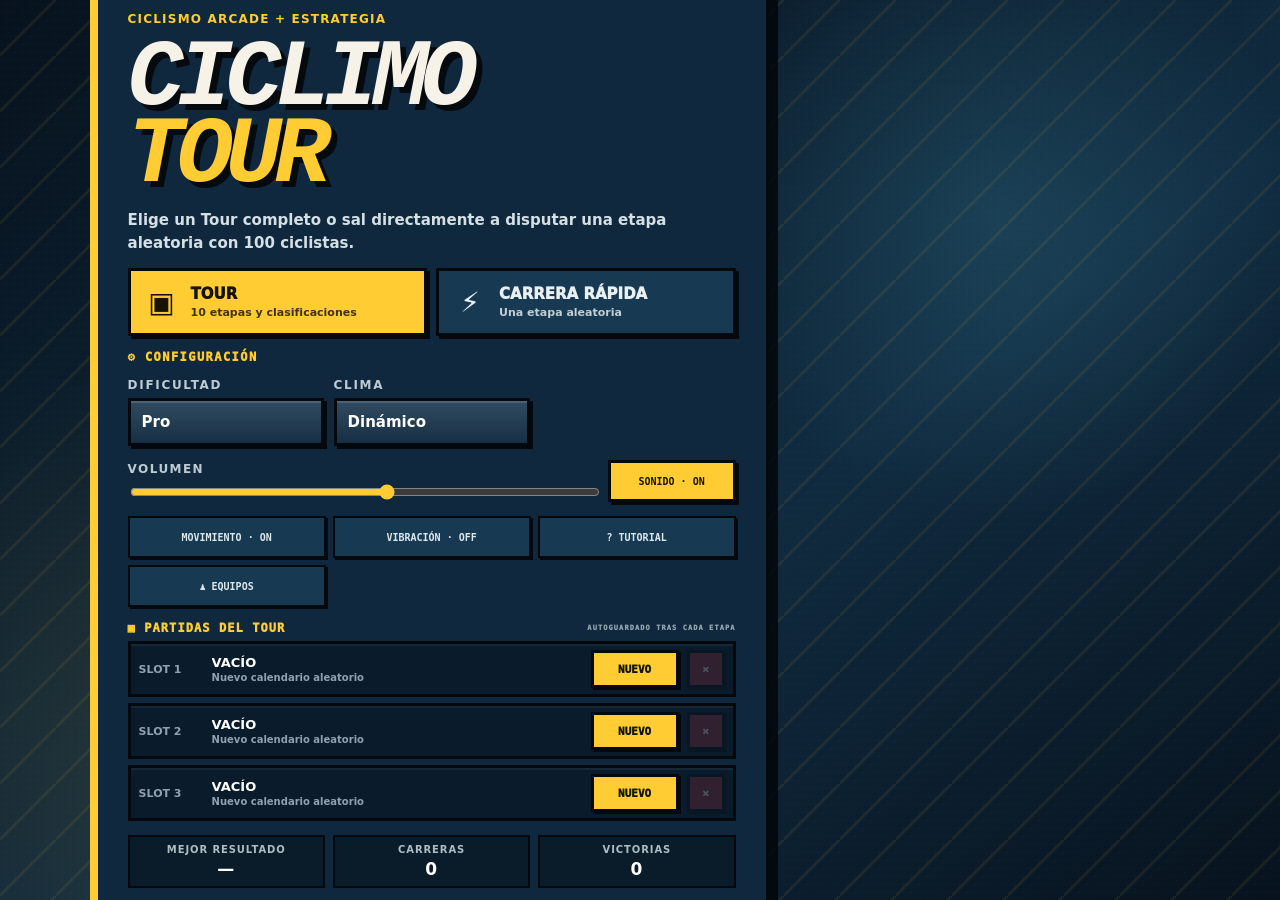
==== cycling-game/index.html @ e2c389c7 "update" ====
<!doctype html>
<html lang="es">
<head>
  <meta charset="utf-8">
  <meta name="viewport" content="width=device-width, initial-scale=1, viewport-fit=cover">
  <meta name="theme-color" content="#08110e">
  <meta name="mobile-web-app-capable" content="yes">
  <meta name="apple-mobile-web-app-capable" content="yes">
  <meta name="apple-mobile-web-app-status-bar-style" content="black-translucent">
  <meta name="format-detection" content="telephone=no">
  <meta name="description" content="Ciclimo Tour, un juego arcade de ciclismo y estrategia en tiempo real.">
  <meta name="application-name" content="Ciclimo Tour">
  <title>Ciclimo Tour — Ciclismo arcade</title>
  <link rel="manifest" href="manifest.webmanifest">
  <link rel="icon" href="assets/icon.svg" type="image/svg+xml">
  <link rel="stylesheet" href="styles.css">
</head>
<body>
  <main id="gameShell" class="game-shell">
    <header class="broadcast-header" aria-label="Información de carrera">
      <div class="stage-brand">
        <span class="live-pill"><i></i> LIVE</span>
        <div>
          <p class="eyebrow" id="stageEyebrow">VUELTA SIERRA NORTE · ETAPA GENERADA</p>
          <h1 id="stageName">Ciclimo Tour</h1>
        </div>
      </div>

      <div class="race-data">
        <div class="data-block position-tile">
          <span class="label" aria-label="Posición">POSICIÓN</span>
          <strong id="positionValue">1<sup>º</sup></strong>
          <em id="groupValue">PELOTÓN</em>
        </div>
        <div class="data-block main-distance">
          <span class="label" aria-label="Kilómetro actual">● KM</span>
          <strong><span id="currentKm">0,0</span> <small>/ <span id="totalKm">—</span> KM</small></strong>
        </div>
        <div class="data-block">
          <span class="label" aria-label="Distancia hasta la meta">🏁 META</span>
          <strong id="remainingKm">60,0 km</strong>
        </div>
        <div class="data-block">
          <span class="label" aria-label="Pendiente">↗ %</span>
          <strong id="gradientValue">0,0 %</strong>
        </div>
        <div class="data-block altitude-block">
          <span class="label" aria-label="Altitud">▲ M</span>
          <strong id="altitudeValue">610 m</strong>
        </div>
        <div class="data-block weather-block">
          <span class="weather-icon" id="weatherIcon" aria-hidden="true">☀</span>
          <span><span class="label">CLIMA</span><strong id="weatherValue">SECO</strong></span>
        </div>
        <div class="data-block gap-block">
          <span class="label" id="leaderGapLabel">CABEZA</span>
          <strong id="leaderGap">MISMO TIEMPO</strong>
        </div>
      </div>

      <div class="profile-wrap" aria-label="Perfil de la etapa">
        <canvas id="profileCanvas" width="420" height="64" role="img" tabindex="0" aria-label="Mapa interactivo de grupos en la etapa"></canvas>
        <div id="profileTooltip" class="profile-tooltip is-hidden"></div>
        <div class="profile-labels"><span id="startElevationLabel">SALIDA</span><span id="ascentValue">DESNIVEL</span><span id="finishElevationLabel">META</span></div>
      </div>
    </header>

    <section class="race-viewport" aria-label="Vista de carrera">
      <canvas id="gameCanvas" aria-label="Carrera ciclista animada"></canvas>
      <div id="vignette" class="weather-vignette"></div>
      <nav id="mobileViewTabs" class="mobile-view-tabs" aria-label="Vistas del juego">
        <button type="button" data-mobile-view="race" class="active" aria-selected="true" aria-label="Ver carrera"><i aria-hidden="true">▶</i><span>RUTA</span></button>
        <button type="button" data-mobile-view="groups" aria-selected="false" aria-label="Ver grupos"><i aria-hidden="true">≡</i><span>GRUP.</span></button>
        <button type="button" data-mobile-view="classification" aria-selected="false" aria-label="Ver clasificación"><i aria-hidden="true">☷</i><span>POS.</span></button>
        <button type="button" data-mobile-view="stage" aria-selected="false" aria-label="Ver etapa"><i aria-hidden="true">▲</i><span>ETAPA</span></button>
      </nav>
      <section id="mobileClassificationPanel" class="mobile-view-panel mobile-classification-panel is-hidden" aria-label="Clasificación en directo">
        <header><span>☷ RANKING</span><strong id="mobileRacePosition">—</strong><button type="button" class="mobile-route-return" data-return-to-race>▶ RUTA</button></header>
        <ol id="mobileClassificationList"></ol>
      </section>
      <section id="mobileStagePanel" class="mobile-view-panel mobile-stage-panel is-hidden" aria-label="Estadísticas de la etapa">
        <header><span>▲ ETAPA</span><strong id="mobileStageProgressText">0%</strong><button type="button" class="mobile-route-return" data-return-to-race>▶ RUTA</button></header>
        <h2 id="mobileStageName">—</h2>
        <div class="mobile-stage-progress"><i id="mobileStageProgressBar"></i></div>
        <div class="mobile-stage-stats">
          <div><span>↔ KM</span><strong id="mobileStageDistance">—</strong></div>
          <div><span>↗ DESNIVEL</span><strong id="mobileStageAscent">—</strong></div>
          <div><span>▲ PUERTOS</span><strong id="mobileStageMountains">—</strong></div>
          <div><span>◆ SPRINTS</span><strong id="mobileStageSprints">—</strong></div>
          <div><span>▧ ZONA</span><strong id="mobileStageBiome">—</strong></div>
          <div><span>☀ CLIMA</span><strong id="mobileStageWeather">—</strong></div>
          <div><span>◷ TIEMPO</span><strong id="mobileStageElapsed">—</strong></div>
          <div><span>☷ GRUPOS</span><strong id="mobileStageGroups">—</strong></div>
        </div>
      </section>
      <section id="mobileGroupsPanel" class="mobile-view-panel mobile-groups-panel is-hidden" aria-label="Grupos de carrera">
        <header><span>≡ GRUPOS</span><strong id="mobileGroupsCount">1</strong><button type="button" class="mobile-route-return" data-return-to-race>▶ RUTA</button></header>
        <p>Pulsa un grupo para seguir a su líder.</p>
        <div id="mobileGroupsList" class="mobile-groups-list"></div>
      </section>
      <div id="eventFeed" class="event-feed" aria-live="polite"></div>
      <div id="resourceFeedback" class="resource-feedback" aria-live="polite" aria-atomic="true"></div>
      <aside id="groupsPanel" class="groups-panel" aria-label="Grupos en carrera">
        <div class="groups-title"><span>☷ GRUPOS</span><strong id="groupsCount">1</strong></div>
        <div id="groupsList" class="groups-list"></div>
      </aside>
      <div id="dangerBanner" class="danger-banner" role="status">
        <span>!</span><div><small>ATENCIÓN</small><strong>CURVA PELIGROSA</strong><em id="dangerDistance">EN 200 m</em></div>
      </div>
      <button id="pauseButton" class="icon-button pause-button" aria-label="Pausar partida">Ⅱ</button>
      <button id="returnCameraButton" class="camera-return is-hidden" aria-label="Volver a tu ciclista">⌖ TÚ</button>
      <div id="cameraSwitcher" class="camera-switcher" role="group" aria-label="Cámara de carrera">
        <button id="topCameraButton" type="button" data-camera-mode="top" aria-pressed="true">CEN</button>
        <button id="sideCameraButton" type="button" data-camera-mode="side" aria-pressed="false">LAT</button>
      </div>
      <button id="teamOrderButton" class="team-order-button" type="button" aria-expanded="false" aria-controls="teamOrderPanel">
        <span>♟</span><b id="teamOrderCurrent">PROTEGER</b>
      </button>
      <aside id="teamOrderPanel" class="team-order-panel is-hidden" aria-label="Órdenes al equipo">
        <header><span id="teamOrderTitle">♟ EQUIPO SOLARIS</span><button id="closeTeamOrderButton" type="button" aria-label="Cerrar órdenes">×</button></header>
        <div role="group" aria-label="Orden táctica">
          <button type="button" data-team-order="protect" class="active"><i>◆</i><span>PROTEGER<small>Quédate arropado</small></span></button>
          <button type="button" data-team-order="chase"><i>»</i><span>CAZAR<small>Gregarios al frente</small></span></button>
          <button type="button" data-team-order="attack"><i>!</i><span>ATACAR<small>Mueve escaladores</small></span></button>
          <button type="button" data-team-order="conserve"><i>♥</i><span>GUARDAR<small>Ahorrar equipo</small></span></button>
        </div>
      </aside>
      <button id="followCard" class="follow-card is-hidden" type="button" aria-label="Cancelar rueda">
        <span id="followModeLabel">RUEDA</span>
        <strong id="followRiderName">—</strong>
        <em id="followRiderInfo">—</em>
      </button>

      <div id="racePointCard" class="race-point-card">
        <span id="racePointType">PRÓXIMO PUNTO</span>
        <strong id="racePointName">—</strong>
        <em id="racePointDistance">—</em>
      </div>

      <div id="lastKmOverlay" class="last-km-overlay" aria-hidden="true">
        <span>ÚLTIMO KILÓMETRO</span>
        <strong id="finishMeters">1.000 m</strong>
      </div>

      <div id="menuOverlay" class="screen-overlay menu-overlay">
        <div class="menu-card">
          <p class="eyebrow accent">CICLISMO ARCADE + ESTRATEGIA</p>
          <h2>CICLIMO<br><span>TOUR</span></h2>
          <p class="menu-copy">Elige un Tour completo o sal directamente a disputar una etapa aleatoria con 100 ciclistas.</p>
          <div class="game-mode-choice" role="tablist" aria-label="Modo de juego">
            <button id="tourModeButton" type="button" class="active" role="tab" aria-selected="true" aria-controls="tourModePanel">
              <i>▣</i><span>TOUR<small>10 etapas y clasificaciones</small></span>
            </button>
            <button id="quickModeButton" type="button" role="tab" aria-selected="false" aria-controls="quickModePanel">
              <i>⚡</i><span>CARRERA RÁPIDA<small>Una etapa aleatoria</small></span>
            </button>
          </div>
          <div class="menu-section-label">⚙ CONFIGURACIÓN</div>
          <div class="menu-options">
            <label>DIFICULTAD
              <select id="difficultySelect">
                <option value="easy">Dominguero</option>
                <option value="normal" selected>Pro</option>
                <option value="hard">Leyenda</option>
              </select>
            </label>
            <label>CLIMA
              <select id="weatherSelect">
                <option value="dynamic" selected>Dinámico</option>
                <option value="dry">Seco</option>
                <option value="rain">Lluvia</option>
              </select>
            </label>
            <label id="profileOption" class="profile-option is-hidden">CORREDOR
              <select id="riderProfileSelect">
                <option value="allrounder" selected>Todoterreno</option>
                <option value="climber">Escalador</option>
                <option value="sprinter">Sprinter</option>
                <option value="rouleur">Rodador</option>
              </select>
            </label>
          </div>
          <div class="audio-options">
            <label for="volumeRange">VOLUMEN
              <input id="volumeRange" type="range" min="0" max="100" step="5" value="55">
            </label>
            <button id="soundToggle" type="button" aria-pressed="false">SONIDO · ON</button>
          </div>
          <div class="accessibility-options" aria-label="Accesibilidad y ayuda">
            <button id="reducedMotionToggle" type="button" aria-pressed="false">MOVIMIENTO · ON</button>
            <button id="hapticsToggle" type="button" aria-pressed="false">VIBRACIÓN · OFF</button>
            <button id="tutorialResetButton" type="button">? TUTORIAL</button>
            <button id="teamsDirectoryButton" type="button">♟ EQUIPOS</button>
          </div>
          <div id="tourModePanel" class="mode-panel" role="tabpanel" aria-labelledby="tourModeButton">
            <section class="save-slots" aria-label="Partidas guardadas">
              <header><span>▣ PARTIDAS DEL TOUR</span><small>AUTOGUARDADO TRAS CADA ETAPA</small></header>
              <article class="save-slot" data-save-slot="1">
                <strong>SLOT 1</strong>
                <span><b data-slot-status>VACÍO</b><small data-slot-meta>Nuevo calendario aleatorio</small></span>
                <button type="button" class="slot-action" data-slot-action="1">NUEVO</button>
                <button type="button" class="slot-delete" data-slot-delete="1" aria-label="Borrar slot 1" disabled>×</button>
              </article>
              <article class="save-slot" data-save-slot="2">
                <strong>SLOT 2</strong>
                <span><b data-slot-status>VACÍO</b><small data-slot-meta>Nuevo calendario aleatorio</small></span>
                <button type="button" class="slot-action" data-slot-action="2">NUEVO</button>
                <button type="button" class="slot-delete" data-slot-delete="2" aria-label="Borrar slot 2" disabled>×</button>
              </article>
              <article class="save-slot" data-save-slot="3">
                <strong>SLOT 3</strong>
                <span><b data-slot-status>VACÍO</b><small data-slot-meta>Nuevo calendario aleatorio</small></span>
                <button type="button" class="slot-action" data-slot-action="3">NUEVO</button>
                <button type="button" class="slot-delete" data-slot-delete="3" aria-label="Borrar slot 3" disabled>×</button>
              </article>
            </section>
          </div>
          <div id="quickModePanel" class="mode-panel quick-mode-panel is-hidden" role="tabpanel" aria-labelledby="quickModeButton">
            <div>
              <span>⚡ ETAPA NUEVA</span>
              <strong>CUALQUIER TERRENO</strong>
              <p>Puede salir contrarreloj, llana, media montaña o alta montaña. Sin guardar Tour.</p>
            </div>
            <button id="quickRaceButton" type="button"><i>▶</i><span>GENERAR Y CORRER<small>100 ciclistas · resultado completo</small></span></button>
          </div>
          <div class="record-strip">
            <span>MEJOR RESULTADO <strong id="bestPosition">—</strong></span>
            <span>CARRERAS <strong id="raceCount">0</strong></span>
            <span>VICTORIAS <strong id="winCount">0</strong></span>
          </div>
        </div>
      </div>

      <div id="tourDashboard" class="tour-dashboard is-hidden" aria-label="Dashboard del Tour">
        <div class="dashboard-shell">
          <header class="dashboard-header">
            <button id="dashboardBackButton" type="button" aria-label="Volver a la portada">← PORTADA</button>
            <div>
              <span id="dashboardSlot">SLOT 1</span>
              <h2>CICLIMO TOUR</h2>
            </div>
            <div class="dashboard-header-actions">
              <button id="dashboardTeamButton" type="button">♟ MI EQUIPO</button>
              <strong id="dashboardProgress">ETAPA 1 / 10</strong>
            </div>
          </header>
          <main class="dashboard-grid">
            <section class="next-stage-card">
              <div class="dashboard-section-title"><span id="dashboardStageSectionLabel">SIGUIENTE ETAPA</span><b id="dashboardStageType">LLANA</b></div>
              <h3 id="dashboardStageName">—</h3>
              <div class="next-stage-stats">
                <div><span>↔</span><small id="dashboardDistanceLabel">DISTANCIA</small><strong id="dashboardStageDistance">—</strong></div>
                <div><span>↗</span><small id="dashboardAscentLabel">DESNIVEL</small><strong id="dashboardStageAscent">—</strong></div>
                <div><span>▲</span><small id="dashboardMountainsLabel">PUERTOS</small><strong id="dashboardStageMountains">—</strong></div>
                <div><span>◆</span><small id="dashboardSprintsLabel">SPRINTS</small><strong id="dashboardStageSprints">—</strong></div>
              </div>
              <p id="dashboardStageScenery" class="dashboard-stage-scenery">—</p>
              <div class="stage-choice">
                <button id="playStageButton" type="button" class="dashboard-play"><i>▶</i><span>JUGAR ETAPA<small>Abrir el simulador</small></span></button>
                <button id="simulateStageButton" type="button" class="dashboard-simulate"><i>⚡</i><span>SIMULAR ETAPA<small>Generar y guardar resultado</small></span></button>
                <button id="dashboardNewTourButton" type="button" class="dashboard-new-tour is-hidden"><i>↻</i><span>NUEVO TOUR<small>Reiniciar este slot</small></span></button>
              </div>
            </section>

            <section class="tour-calendar-card">
              <div class="dashboard-section-title"><span>RECORRIDO</span><b>10 ETAPAS</b></div>
              <ol id="dashboardCalendar" class="dashboard-calendar"></ol>
              <article id="dashboardStageHistory" class="dashboard-stage-history is-hidden" aria-live="polite">
                <header>
                  <span id="historyStageLabel">ETAPA</span>
                  <button id="closeStageHistoryButton" type="button" aria-label="Cerrar resultado de etapa">×</button>
                </header>
                <h3 id="historyStageName">—</h3>
                <div id="historyStagePodium" class="history-stage-podium"></div>
                <p id="historyStagePlayer">—</p>
                <small id="historyStageBreakaway">—</small>
              </article>
            </section>

            <section class="dashboard-standings">
              <div class="dashboard-section-title"><span>CLASIFICACIONES</span><b id="dashboardPlayerGc">SIN CLASIFICAR</b></div>
              <div class="dashboard-standing-grid">
                <article class="dashboard-standing yellow"><h3>● GENERAL</h3><ol id="dashboardGcList"></ol></article>
                <article class="dashboard-standing green"><h3>◆ PUNTOS</h3><ol id="dashboardPointsList"></ol></article>
                <article class="dashboard-standing polka"><h3>● MONTAÑA</h3><ol id="dashboardMountainList"></ol></article>
                <article class="dashboard-standing white"><h3>○ JÓVENES</h3><ol id="dashboardYoungList"></ol></article>
              </div>
            </section>
            <section id="teamManagementCard" class="team-management-card">
              <div class="dashboard-section-title"><span>MI EQUIPO</span><b id="managedTeamIdentity">—</b></div>
              <header class="managed-team-header">
                <div id="managedTeamCrest"></div>
                <div><small>EQUIPO ELEGIDO</small><h3 id="managedTeamName">—</h3><p id="managedTeamLeader">—</p></div>
              </header>
              <p class="team-management-help">Asigna la misión de cada compañero para la siguiente etapa. El líder está predefinido y es el ciclista que controlas.</p>
              <div id="managedRoster" class="managed-roster"></div>
              <button id="openAllTeamsButton" class="open-all-teams" type="button">VER LOS 10 EQUIPOS Y SUS CICLISTAS</button>
            </section>
          </main>
        </div>
      </div>

      <section id="teamSelectionOverlay" class="team-browser-overlay is-hidden" role="dialog" aria-modal="true" aria-labelledby="teamSelectionTitle">
        <div class="team-browser-shell">
          <header>
            <div><span class="eyebrow accent">NUEVO TOUR</span><h2 id="teamSelectionTitle">ELIGE TU EQUIPO</h2></div>
            <button id="closeTeamSelectionButton" type="button" aria-label="Cancelar selección">×</button>
          </header>
          <p>Controlarás al líder predefinido durante las diez etapas. La elección quedará guardada en este slot.</p>
          <div id="teamSelectionGrid" class="team-selection-grid"></div>
          <button id="confirmTeamSelectionButton" class="primary-button" type="button"><span>EMPEZAR CON <b id="selectedTeamName">SOLARIS</b></span><b>▶</b></button>
        </div>
      </section>

      <section id="teamsDirectoryOverlay" class="team-browser-overlay is-hidden" role="dialog" aria-modal="true" aria-labelledby="teamsDirectoryTitle">
        <div class="team-browser-shell directory">
          <header>
            <div><span class="eyebrow accent">PELOTÓN</span><h2 id="teamsDirectoryTitle">EQUIPOS Y CICLISTAS</h2></div>
            <button id="closeTeamsDirectoryButton" type="button" aria-label="Cerrar equipos">×</button>
          </header>
          <div id="teamDirectoryTabs" class="team-directory-tabs" role="tablist" aria-label="Equipos"></div>
          <article id="teamDirectoryDetail" class="team-directory-detail"></article>
        </div>
      </section>

      <div id="countdownOverlay" class="countdown-overlay" aria-live="assertive"></div>

      <section id="tutorialOverlay" class="tutorial-overlay is-hidden" role="dialog" aria-modal="true" aria-labelledby="tutorialTitle">
        <article>
          <div id="tutorialProgress" class="tutorial-progress">1 / 4</div>
          <span id="tutorialIcon" class="tutorial-icon" aria-hidden="true">♥</span>
          <p class="eyebrow accent">GUÍA RÁPIDA</p>
          <h2 id="tutorialTitle">CONTROLA EL ESFUERZO</h2>
          <p id="tutorialText">Bajo y Medio recuperan. Alto permite avanzar, pero consume energía.</p>
          <div class="tutorial-actions">
            <button id="skipTutorialButton" type="button">OMITIR</button>
            <button id="nextTutorialButton" type="button">SIGUIENTE ▶</button>
          </div>
        </article>
      </section>

      <div id="pauseOverlay" class="screen-overlay pause-overlay is-hidden">
        <div class="compact-card">
          <p class="eyebrow accent">CARRERA DETENIDA</p>
          <h2>PAUSA</h2>
          <button id="resumeButton" class="primary-button"><span>CONTINUAR</span><b>▶</b></button>
          <button id="quitButton" class="text-button">Volver al menú</button>
        </div>
      </div>

      <div id="finishOverlay" class="screen-overlay finish-overlay is-hidden">
        <div class="results-card">
          <div class="results-actions" aria-label="Acciones del resultado">
            <button id="replayButton" class="primary-button" type="button"><span>VOLVER A JUGAR</span><b>↻</b></button>
            <button id="undoSimulationButton" class="undo-button is-hidden" type="button">↶ DESHACER SIMULACIÓN</button>
            <button id="newRaceButton" class="secondary-button" type="button">NUEVA CARRERA</button>
          </div>
          <div class="result-hero">
            <p class="eyebrow accent" id="resultEyebrow">CLASIFICACIÓN OFICIAL</p>
            <div><span id="finalPosition">1º</span><div><small>TU RESULTADO</small><strong id="resultMessage">¡VICTORIA!</strong></div></div>
            <p id="finalTime">01:28:42</p>
          </div>
          <div class="stage-podium">
            <div class="podium-heading">
              <span>PODIO DE ETAPA</span>
              <strong id="podiumStageName">CICLIMO TOUR</strong>
            </div>
            <svg id="stagePodiumSvg" viewBox="0 0 720 286" role="img" aria-labelledby="podiumSvgTitle podiumSvgDesc">
              <title id="podiumSvgTitle">Podio de la etapa</title>
              <desc id="podiumSvgDesc">Los tres primeros ciclistas de la etapa</desc>
              <defs>
                <pattern id="podiumPixels" width="8" height="8" patternUnits="userSpaceOnUse">
                  <rect width="8" height="8" fill="#13283a"></rect>
                  <rect width="4" height="4" fill="#183044"></rect>
                </pattern>
              </defs>
              <rect width="720" height="286" fill="url(#podiumPixels)"></rect>
              <path d="M0 224H720V286H0Z" fill="#09141e"></path>
              <g class="podium-place podium-second" data-podium-place="1" transform="translate(88 0)">
                <circle class="podium-head" cx="96" cy="106" r="18"></circle>
                <path class="podium-jersey" d="M70 132L83 119H109L122 132L116 177H76Z"></path>
                <path class="podium-limb" d="M79 139L58 166M113 139L134 166M87 175L79 208M105 175L113 208"></path>
                <rect class="podium-block" x="28" y="208" width="136" height="78"></rect>
                <text class="podium-rank" x="96" y="264">2</text>
                <text class="podium-flag" x="96" y="54"></text>
                <text class="podium-name" x="96" y="82"></text>
              </g>
              <g class="podium-place podium-first" data-podium-place="0" transform="translate(264 0)">
                <path class="podium-crown" d="M74 65L82 45L96 61L110 45L118 65Z"></path>
                <circle class="podium-head" cx="96" cy="92" r="18"></circle>
                <path class="podium-jersey" d="M70 118L83 105H109L122 118L116 163H76Z"></path>
                <path class="podium-limb" d="M79 125L55 94M113 125L137 94M87 161L79 194M105 161L113 194"></path>
                <rect class="podium-block" x="20" y="194" width="152" height="92"></rect>
                <text class="podium-rank" x="96" y="258">1</text>
                <text class="podium-flag" x="96" y="25"></text>
                <text class="podium-name" x="96" y="55"></text>
              </g>
              <g class="podium-place podium-third" data-podium-place="2" transform="translate(448 0)">
                <circle class="podium-head" cx="96" cy="119" r="18"></circle>
                <path class="podium-jersey" d="M70 145L83 132H109L122 145L116 190H76Z"></path>
                <path class="podium-limb" d="M79 152L58 179M113 152L134 179M87 188L79 221M105 188L113 221"></path>
                <rect class="podium-block" x="28" y="221" width="136" height="65"></rect>
                <text class="podium-rank" x="96" y="269">3</text>
                <text class="podium-flag" x="96" y="67"></text>
                <text class="podium-name" x="96" y="95"></text>
              </g>
            </svg>
          </div>
          <div class="results-body">
            <div class="final-classifications">
              <section class="classification-card stage-ranking">
                <h3><span>🏁</span> GANADOR DE ETAPA</h3>
                <ol id="classificationList" class="classification-list"></ol>
              </section>
              <section class="classification-card mountain-ranking">
                <h3><span>▲</span> MONTAÑA · ETAPA</h3>
                <ol id="mountainClassificationList" class="classification-list points-list"></ol>
              </section>
              <section class="classification-card sprint-ranking">
                <h3><span>◆</span> SPRINT · ETAPA</h3>
                <ol id="sprintClassificationList" class="classification-list points-list"></ol>
              </section>
            </div>
            <div class="tour-classifications" aria-label="Clasificaciones del Tour">
              <section class="classification-card gc-ranking">
                <h3><span>●</span> AMARILLO · GENERAL</h3>
                <ol id="gcClassificationList" class="classification-list"></ol>
              </section>
              <section class="classification-card tour-points-ranking">
                <h3><span>◆</span> VERDE · PUNTOS</h3>
                <ol id="tourPointsClassificationList" class="classification-list points-list"></ol>
              </section>
              <section class="classification-card tour-mountain-ranking">
                <h3><span>●</span> LUNARES · MONTAÑA</h3>
                <ol id="tourMountainClassificationList" class="classification-list points-list"></ol>
              </section>
              <section class="classification-card young-ranking">
                <h3><span>○</span> BLANCO · JÓVENES ≤25</h3>
                <ol id="youngClassificationList" class="classification-list"></ol>
              </section>
            </div>
            <div id="playerStats" class="player-stats"></div>
          </div>
        </div>
      </div>
    </section>

    <section class="control-deck" aria-label="Controles y estado del ciclista">
      <div class="metrics-panel">
        <div class="metrics-grid">
          <div class="metric energy" aria-label="Energía"><div><span>ENERGÍA</span><strong id="energyValue">100</strong></div><div class="meter"><i id="energyBar"></i></div></div>
          <div class="metric power" aria-label="Explosividad"><div><span>EXPLOSIVIDAD</span><strong id="powerValue">100</strong></div><div class="meter"><i id="powerBar"></i></div></div>
          <div class="metric nutrition" aria-label="Nutrición"><div><span>NUTRICIÓN</span><strong id="nutritionValue">100</strong></div><div class="meter"><i id="nutritionBar"></i></div></div>
          <div class="metric grip" aria-label="Adherencia"><div><span>ADHERENCIA</span><strong id="gripValue">100</strong></div><div class="meter"><i id="gripBar"></i></div></div>
        </div>
      </div>

      <div class="controls-panel">
        <div class="driving-controls">
          <div class="control-category effort-category">
            <span class="control-group-label">⚡ RITMO</span>
            <div class="effort-control">
              <div class="power-presets" role="group" aria-label="Nivel de potencia">
                <button type="button" class="power-preset low" data-effort="1" aria-label="Ritmo bajo" title="Ritmo bajo · recupera energía" aria-pressed="false"><i aria-hidden="true">♥</i><b>BAJO</b><small>Recupera rápido</small></button>
                <button type="button" class="power-preset medium active" data-effort="2" aria-label="Ritmo medio" title="Ritmo medio · rueda con el grupo" aria-pressed="true"><i aria-hidden="true">●</i><b>MEDIO</b><small>Ritmo de grupo</small></button>
                <button type="button" class="power-preset high" data-effort="4" aria-label="Ritmo alto" title="Ritmo alto · más velocidad" aria-pressed="false"><i aria-hidden="true">⚡</i><b>ALTO</b><small>Más velocidad</small></button>
              </div>
              <div class="power-readout"><strong id="effortName">MEDIO</strong><span id="effortNumber">RECUPERA ENERGÍA</span></div>
            </div>
          </div>

          <div class="control-category risk-category">
            <span class="control-group-label">◆ CONDUCCIÓN</span>
            <div class="risk-panel">
              <div class="risk-buttons" role="group" aria-label="Nivel de riesgo">
                <button data-risk="safe" aria-label="Conducción segura" title="Conducción segura · menos velocidad"><i aria-hidden="true">◈</i><span>SEGURA<small>Menos velocidad</small></span></button>
                <button data-risk="normal" class="active" aria-label="Conducción normal" title="Conducción normal · equilibrada"><i aria-hidden="true">◆</i><span>NORMAL<small>Equilibrada</small></span></button>
                <button data-risk="aggressive" aria-label="Conducción agresiva" title="Conducción agresiva · más velocidad y riesgo"><i aria-hidden="true">✦</i><span>AGRESIVA<small>Más riesgo</small></span></button>
              </div>
              <div class="race-tip"><span>DIRECTOR</span><p id="directorTip">Mantente a rueda durante el llano y guarda fuerzas para el puerto.</p></div>
            </div>
          </div>
        </div>

        <div class="control-category actions-category">
          <span class="control-group-label">● ACCIONES</span>
          <div class="action-grid race-actions">
            <button id="attackButton" class="action-button attack" aria-label="Atacar" title="Ataque · consume explosividad"><span class="button-icon" aria-hidden="true">!</span><span>ATAQUE<small>Consume explosividad</small></span></button>
            <button id="sprintButton" class="action-button sprint" aria-label="Sprint" title="Sprint · aceleración máxima" disabled><span class="button-icon" aria-hidden="true">»</span><span>SPRINT<small>Solo cerca de meta</small></span></button>
            <button id="relayButton" class="action-button relay" aria-label="Dar relevos" title="Relevo · colaborar con ciclistas cercanos" aria-pressed="false"><span class="button-icon" aria-hidden="true">⇄</span><span><b>RELEVO</b><small id="relayButtonDetail">Busca ciclistas cerca</small></span></button>
            <button id="gelButton" class="action-button" aria-label="Tomar gel" title="Gel · recupera nutrición"><span class="button-icon" aria-hidden="true">▰</span><span>GEL<small id="gelButtonDetail">3 disponibles</small></span></button>
          </div>
        </div>
      </div>
    </section>
  </main>
  <script src="game.js"></script>
</body>
</html>
---- cycling-game/styles.css ----
:root {
  --ink: #09131f;
  --panel: #101d2d;
  --panel-2: #17283a;
  --line: rgba(255,255,255,.14);
  --muted: #bdcbd4;
  --cream: #f7f2e8;
  --lime: #ffcc33;
  --yellow: #ffcc33;
  --cyan: #62d8f2;
  --orange: #ff7158;
  --red: #f04452;
  --safe: #66dfb2;
  --shadow: 0 24px 70px rgba(0,0,0,.38);
}

/* Equipos, líderes y gestión previa de etapa. */
.team-crest { display: block; width: 64px; height: 64px; filter: drop-shadow(3px 3px 0 #05090e); }
.team-crest .crest-field { fill: var(--team-color); stroke: #05090e; stroke-width: 4; stroke-linejoin: round; }
.team-crest .crest-symbol { fill: var(--team-secondary); stroke: var(--team-secondary); stroke-width: 4; stroke-linecap: square; stroke-linejoin: round; }
.dashboard-header-actions { display: flex; align-items: center; gap: 10px; }
#dashboardTeamButton, .open-all-teams {
  min-height: 38px; border: 3px solid #05090e; background: var(--cyan); color: #07151d;
  box-shadow: 3px 3px 0 #05090e; font: 900 9px/1 Menlo, Monaco, Consolas, monospace; letter-spacing: .06em;
}
.team-management-card {
  grid-column: 1 / -1; min-width: 0; padding: 14px; border: 4px solid #05090e;
  background: #10283a; box-shadow: 6px 6px 0 #05090e;
}
.managed-team-header { display: flex; align-items: center; gap: 14px; margin: 12px 0 8px; }
.managed-team-header small { color: var(--muted); font-size: 8px; font-weight: 900; letter-spacing: .12em; }
.managed-team-header h3 { margin: 2px 0; font-size: 22px; text-transform: uppercase; }
.managed-team-header p, .team-management-help { margin: 0; color: #bbced9; font-size: 10px; line-height: 1.5; }
.team-management-help { margin-bottom: 12px; }
.managed-roster { display: grid; gap: 5px; }
.managed-rider {
  display: grid; grid-template-columns: 30px minmax(150px, 1.6fr) repeat(4, minmax(52px, .55fr)) minmax(92px, .8fr) minmax(132px, 1.1fr);
  align-items: center; gap: 7px; min-height: 45px; padding: 5px 7px; border: 2px solid #05090e;
  background: #17364b; font-size: 9px;
}
.managed-rider.player { background: rgba(216,255,54,.12); border-color: var(--lime); }
.managed-rider > b { color: var(--cyan); text-align: center; }
.managed-rider .rider-name { min-width: 0; }
.managed-rider .rider-name strong, .managed-rider .rider-name small { display: block; overflow: hidden; text-overflow: ellipsis; white-space: nowrap; }
.managed-rider .rider-name small { margin-top: 2px; color: #9db1bf; font-size: 7px; }
.rider-stat { text-align: center; }
.rider-stat span, .rider-condition span { display: block; color: #91a7b6; font-size: 6px; font-weight: 900; }
.rider-stat strong { font-size: 11px; }
.rider-condition strong { color: var(--lime); }
.rider-condition.tired strong { color: var(--orange); }
.managed-rider select {
  width: 100%; min-height: 31px; border: 2px solid #05090e; background: #e9f0ef; color: #07151d;
  font: 900 8px/1 Menlo, Monaco, Consolas, monospace;
}
.managed-rider select:disabled { opacity: .72; }
.open-all-teams { width: 100%; margin-top: 10px; }
.team-browser-overlay {
  position: fixed; z-index: 80; inset: 0; display: grid; place-items: center; padding: 16px; background: rgba(2,8,12,.9);
}
.team-browser-shell {
  width: min(1040px, 100%); max-height: min(900px, 94dvh); overflow: auto; padding: 18px;
  border: 5px solid #05090e; background: #10283a; box-shadow: 9px 9px 0 #05090e;
}
.team-browser-shell > header { display: flex; justify-content: space-between; align-items: start; gap: 12px; }
.team-browser-shell h2 { margin: 2px 0 0; font-size: clamp(22px, 4vw, 38px); }
.team-browser-shell > header > button {
  width: 42px; height: 42px; border: 3px solid #05090e; background: var(--orange); color: #07151d; font-size: 24px; font-weight: 900;
}
.team-browser-shell > p { color: #bbced9; font-size: 10px; }
.team-selection-grid { display: grid; grid-template-columns: repeat(5, minmax(130px, 1fr)); gap: 9px; margin: 15px 0; }
.team-select-card {
  min-height: 150px; padding: 10px; border: 3px solid #05090e; background: #17364b; color: #edf7f4;
  text-align: left; box-shadow: 3px 3px 0 #05090e;
}
.team-select-card.active { outline: 4px solid var(--lime); background: #21475f; }
.team-select-card .team-crest { width: 54px; height: 54px; margin-bottom: 6px; }
.team-select-card strong, .team-select-card small, .team-select-card span { display: block; }
.team-select-card strong { font-size: 13px; text-transform: uppercase; }
.team-select-card span { margin: 5px 0; color: var(--cyan); font-size: 8px; font-weight: 900; }
.team-select-card small { color: #b7c9d4; font-size: 7px; line-height: 1.4; }
#confirmTeamSelectionButton { width: 100%; }
.team-directory-tabs { display: flex; gap: 6px; overflow-x: auto; margin: 14px 0; padding-bottom: 5px; }
.team-directory-tabs button {
  flex: 0 0 auto; min-width: 92px; min-height: 38px; border: 3px solid #05090e; background: #17364b;
  color: #edf7f4; font: 900 8px/1 Menlo, Monaco, Consolas, monospace;
}
.team-directory-tabs button.active { background: var(--lime); color: #111900; }
.directory-team-header { display: flex; align-items: center; gap: 14px; margin-bottom: 12px; }
.directory-team-header h3 { margin: 0; font-size: 25px; text-transform: uppercase; }
.directory-team-header p { margin: 4px 0 0; color: #b9ccd6; font-size: 9px; }
.directory-roster { display: grid; grid-template-columns: 1fr 1fr; gap: 6px; }
.directory-rider {
  display: grid; grid-template-columns: minmax(120px, 1fr) repeat(4, 42px) 76px; gap: 5px; align-items: center;
  padding: 8px; border: 2px solid #05090e; background: #17364b; font-size: 8px;
}
.directory-rider.leader { border-color: var(--lime); }
.directory-rider > span:first-child { overflow: hidden; text-overflow: ellipsis; white-space: nowrap; font-weight: 900; }
.directory-rider b { text-align: center; }
.directory-rider em { color: var(--cyan); font-size: 7px; font-style: normal; text-align: right; }
@media (max-width: 760px) {
  .dashboard-header-actions { align-items: stretch; flex-direction: column-reverse; gap: 3px; }
  #dashboardTeamButton { min-height: 31px; font-size: 7px; }
  .team-management-card { padding: 9px; }
  .managed-team-header h3 { font-size: 18px; }
  .managed-rider { grid-template-columns: 25px minmax(112px, 1fr) 65px minmax(118px, 1fr); gap: 5px; }
  .managed-rider .rider-stat { display: none; }
  .team-selection-grid { grid-template-columns: repeat(2, minmax(0, 1fr)); }
  .team-browser-overlay { padding: 7px; }
  .team-browser-shell { padding: 10px; max-height: 97dvh; }
  .directory-roster { grid-template-columns: 1fr; }
  .directory-rider { grid-template-columns: minmax(105px, 1fr) repeat(4, 32px) 66px; font-size: 7px; }
}

* { box-sizing: border-box; }
html, body { margin: 0; min-height: 100%; background: #07111c; color: var(--cream); font-family: Inter, ui-sans-serif, system-ui, -apple-system, BlinkMacSystemFont, "Segoe UI", sans-serif; }
body { overflow-x: hidden; }
button, select { font: inherit; }
button { touch-action: manipulation; }
button:focus-visible, select:focus-visible { outline: 3px solid var(--cyan); outline-offset: 3px; }
.is-hidden { display: none !important; }

.game-shell {
  min-height: 100vh;
  background:
    radial-gradient(circle at 18% 0, rgba(48,112,160,.22), transparent 30rem),
    var(--ink);
}

.broadcast-header {
  min-height: 174px;
  padding: 13px clamp(14px, 2.1vw, 34px) 8px;
  display: grid;
  grid-template-columns: minmax(220px, .75fr) minmax(620px, 2.25fr);
  grid-template-rows: auto 76px;
  align-items: center;
  gap: 22px;
  border-bottom: 1px solid var(--line);
  background: linear-gradient(110deg, #0b1725, #13283b);
  box-shadow: 0 7px 30px rgba(0,0,0,.22);
}
.stage-brand { display: flex; align-items: center; gap: 14px; }
.live-pill { font-size: 9px; font-weight: 900; letter-spacing: .12em; padding: 7px 9px; border: 1px solid rgba(255,255,255,.18); border-radius: 999px; white-space: nowrap; background: rgba(255,255,255,.05); }
.live-pill i { display: inline-block; width: 6px; height: 6px; margin-right: 4px; border-radius: 50%; background: var(--red); box-shadow: 0 0 0 4px rgba(255,74,79,.12); }
.eyebrow, .stage-brand p { margin: 0 0 4px; color: var(--muted); font-size: 9px; font-weight: 800; letter-spacing: .16em; }
.stage-brand h1 { margin: 0; text-transform: uppercase; font-size: clamp(19px, 2vw, 29px); letter-spacing: -.04em; }
.race-data { display: flex; align-items: stretch; justify-content: center; }
.data-block { min-width: 100px; padding: 4px 18px; border-left: 1px solid var(--line); }
.data-block .label { display: block; margin-bottom: 6px; font-size: 9px; font-weight: 800; color: var(--muted); letter-spacing: .14em; }
.data-block strong { display: block; font-size: 17px; white-space: nowrap; }
.data-block small { color: var(--muted); font-size: 10px; }
.main-distance strong { font-size: 23px; color: var(--lime); }
.weather-block { display: flex; align-items: center; gap: 9px; }
.weather-icon { font-size: 22px; color: var(--lime); }
.gap-block strong { font-size: 12px; padding-top: 4px; color: var(--cyan); }
.profile-wrap { position: relative; grid-column: 1 / -1; min-width: 0; width: 100%; }
.profile-wrap canvas { display: block; width: 100%; height: 62px; cursor: crosshair; }
.profile-wrap canvas:focus-visible { outline: 2px solid var(--cyan); outline-offset: 2px; }
.profile-labels { display: flex; justify-content: space-between; color: #708179; font-size: 7px; font-weight: 800; letter-spacing: .1em; }
.profile-tooltip { position: absolute; z-index: 20; left: 50%; bottom: -4px; transform: translate(-50%, 100%); width: max-content; max-width: 250px; padding: 7px 9px; color: #f8f5eb; border-left: 3px solid var(--lime); border-radius: 3px; background: rgba(7,19,31,.96); box-shadow: 0 8px 25px rgba(0,0,0,.3); font: 800 8px/1.4 monospace; pointer-events: none; }

.race-viewport { position: relative; height: clamp(420px, 58vh, 680px); overflow: hidden; background: #527a55; }
#gameCanvas { display: block; width: 100%; height: 100%; }
.mobile-view-tabs, .mobile-view-panel { display: none; }
.weather-vignette { pointer-events: none; position: absolute; inset: 0; background: radial-gradient(circle, transparent 62%, rgba(2,8,14,.09)); box-shadow: inset 0 0 100px rgba(2,9,17,.2); transition: background-color .8s; }
.weather-vignette.heavy { background-color: rgba(43,63,78,.2); box-shadow: inset 0 0 160px rgba(2,8,16,.56); }
.pause-button { position: absolute; top: 14px; right: 16px; }
.camera-return { position: absolute; z-index: 5; right: 68px; top: 16px; height: 36px; padding: 0 12px; color: #101820; border: 0; border-radius: 4px; background: var(--lime); font-size: 8px; font-weight: 950; letter-spacing: .08em; cursor: pointer; }
.camera-button { position: absolute; z-index: 5; right: 16px; bottom: 16px; min-width: 132px; height: 38px; padding: 0 12px; color: #fff; border: 1px solid rgba(255,255,255,.35); border-radius: 4px; background: rgba(9,24,38,.88); font-size: 8px; font-weight: 950; letter-spacing: .08em; cursor: pointer; backdrop-filter: blur(8px); }
.camera-button:hover { color: var(--lime); border-color: var(--lime); }
.follow-card { position: absolute; z-index: 4; right: 16px; bottom: 62px; width: 215px; padding: 9px 11px; color: #f8f5eb; border: 2px solid #050a0f; border-left: 5px solid var(--cyan); background: #102337; box-shadow: 4px 4px 0 rgba(5,10,15,.82); }
.follow-card span { display: block; color: var(--cyan); font-size: 7px; font-weight: 950; letter-spacing: .13em; }
.follow-card strong { display: block; margin: 4px 0 2px; overflow: hidden; text-overflow: ellipsis; white-space: nowrap; font-size: 10px; }
.follow-card em { display: block; color: #b7c7d0; font: 800 8px/1.35 monospace; font-style: normal; }
.race-point-card { position: absolute; z-index: 4; left: 16px; bottom: 16px; width: 205px; padding: 9px 11px; border-left: 4px solid var(--orange); border-radius: 4px; background: rgba(9,24,38,.9); box-shadow: 0 8px 25px rgba(0,0,0,.22); }
.race-point-card span { display: block; color: var(--orange); font-size: 7px; font-weight: 950; letter-spacing: .13em; }
.race-point-card strong { display: block; margin: 3px 0; overflow: hidden; text-overflow: ellipsis; white-space: nowrap; font-size: 10px; }
.race-point-card em { color: #b7c7d0; font: 800 8px monospace; font-style: normal; }
.icon-button { width: 40px; height: 40px; border: 1px solid rgba(255,255,255,.35); color: #fff; background: rgba(5,14,11,.62); border-radius: 50%; font-weight: 900; cursor: pointer; backdrop-filter: blur(8px); }
.icon-button:hover { background: rgba(216,255,54,.18); border-color: var(--lime); }
.event-feed { position: absolute; top: 22px; left: 50%; transform: translateX(-50%); width: min(460px, 75%); display: grid; gap: 6px; pointer-events: none; }
.event-message { justify-self: center; padding: 9px 16px; border-left: 3px solid var(--lime); border-radius: 4px; background: rgba(9,25,39,.9); color: #fff; font-size: 12px; font-weight: 800; box-shadow: 0 8px 30px rgba(0,0,0,.25); opacity: 1; animation: none; backdrop-filter: blur(8px); }
.event-message.urgent { border-color: var(--orange); }
@keyframes eventIn { from { opacity: 0; transform: translateY(-8px); } }
@keyframes eventOut { to { opacity: 0; transform: translateY(-8px); } }
.resource-feedback {
  position: absolute;
  z-index: 9;
  top: 53%;
  left: 50%;
  display: grid;
  justify-items: center;
  gap: 5px;
  width: max-content;
  max-width: 90%;
  pointer-events: none;
  transform: translate(-50%, -50%);
}
.resource-feedback-item {
  display: flex;
  align-items: center;
  gap: 7px;
  min-height: 30px;
  padding: 5px 9px;
  color: #fff7da;
  border: 3px solid #05090e;
  background: #183650;
  box-shadow: 4px 4px 0 rgba(5,9,14,.82);
  font: 900 10px/1 Menlo, Monaco, Consolas, monospace;
  letter-spacing: .04em;
  text-shadow: 2px 2px 0 #05090e;
  animation: resourcePop 1.45s steps(7, end) forwards;
}
.resource-feedback-item i {
  display: grid;
  place-items: center;
  width: 21px;
  height: 21px;
  color: #071018;
  background: var(--cyan);
  font-size: 13px;
  font-style: normal;
  text-shadow: none;
}
.resource-feedback-item.positive { border-color: #07140f; background: #216348; }
.resource-feedback-item.positive i { background: #71e6a9; }
.resource-feedback-item.negative { background: #7d2b37; }
.resource-feedback-item.negative i { color: #fff; background: #ef5d68; }
.resource-feedback-item.power { background: #80551c; }
.resource-feedback-item.power i { background: var(--lime); }
@keyframes resourcePop {
  0% { opacity: 0; transform: translateY(18px) scale(.82); }
  12%, 62% { opacity: 1; transform: translateY(0) scale(1); }
  100% { opacity: 0; transform: translateY(-28px) scale(.94); }
}

.groups-panel {
  position: absolute;
  z-index: 3;
  top: 14px;
  left: 16px;
  width: min(290px, 36vw);
  overflow: hidden;
  color: #f8f5eb;
  border: 1px solid rgba(255,255,255,.2);
  border-radius: 7px;
  background: rgba(9,24,38,.88);
  box-shadow: 0 10px 28px rgba(0,0,0,.2);
  backdrop-filter: blur(8px);
}
.groups-title { display: flex; justify-content: space-between; align-items: center; padding: 8px 10px; background: rgba(255,255,255,.07); }
.groups-title span { color: #aec0cc; font-size: 7px; font-weight: 900; letter-spacing: .14em; }
.groups-title strong { display: grid; place-items: center; min-width: 21px; height: 21px; color: #101820; border-radius: 3px; background: var(--lime); font-size: 11px; }
.groups-list { max-height: 152px; overflow: hidden; }
.groups-panel.multiple { border-color: rgba(255,204,51,.48); }
.race-group { display: grid; width: 100%; grid-template-columns: 9px 1fr auto; gap: 7px; align-items: center; padding: 6px 10px; color: inherit; border: 0; border-top: 1px solid rgba(255,255,255,.08); background: transparent; text-align: left; font-size: 8px; cursor: pointer; }
.race-group:hover, .race-group.selected { background: rgba(98,216,242,.12); }
.race-group i { width: 7px; height: 7px; border-radius: 1px; background: var(--cyan); }
.race-group span { overflow: hidden; text-overflow: ellipsis; white-space: nowrap; color: #c6d1d7; }
.race-group span b { color: #fff; }
.race-group span small {
  display: block;
  overflow: hidden;
  margin-top: 2px;
  color: #8fa8b5;
  font-size: 7px;
  line-height: 1.2;
  text-overflow: ellipsis;
  white-space: nowrap;
}
.race-group strong { color: var(--lime); font-size: 8px; }
.race-group.player-group { background: rgba(255,204,51,.1); }
.race-group.player-group i { background: var(--lime); }
.groups-more { padding: 5px 10px 7px; color: #93a7b7; font: 800 7px monospace; text-align: right; }

.danger-banner { display: none; position: absolute; top: 20%; left: 50%; transform: translateX(-50%); align-items: center; gap: 10px; padding: 9px 15px; background: rgba(255,199,46,.94); color: #171406; box-shadow: var(--shadow); }
.danger-banner.visible { display: flex; animation: none; }
.danger-banner > span { font-size: 25px; }
.danger-banner div { display: grid; grid-template-columns: auto auto; align-items: center; gap: 1px 10px; }
.danger-banner small { grid-column: 1 / 3; font-size: 7px; font-weight: 900; letter-spacing: .16em; }
.danger-banner strong { font-size: 12px; }
.danger-banner em { font-size: 9px; font-weight: 900; font-style: normal; }
@keyframes alertPulse { 50% { transform: translateX(-50%) scale(1.025); } }

.last-km-overlay { opacity: 0; position: absolute; left: 50%; bottom: 20px; transform: translate(-50%, 12px); padding: 8px 18px; text-align: center; background: rgba(8,17,14,.84); border-top: 2px solid var(--lime); transition: .3s; pointer-events: none; }
.last-km-overlay.active { opacity: 1; transform: translate(-50%, 0); }
.last-km-overlay span { display: block; font-size: 8px; letter-spacing: .2em; color: var(--lime); font-weight: 900; }
.last-km-overlay strong { font-size: 20px; }

.screen-overlay { position: absolute; z-index: 10; inset: 0; display: grid; place-items: center; padding: 20px; background: linear-gradient(90deg, rgba(3,11,8,.91), rgba(3,11,8,.55)); backdrop-filter: blur(5px); }
.menu-overlay { justify-items: start; padding-left: clamp(25px, 8vw, 130px); background:
  linear-gradient(90deg, rgba(7,18,30,.98) 0%, rgba(7,18,30,.84) 48%, rgba(7,18,30,.12) 100%),
  radial-gradient(circle at 75% 30%, rgba(255,204,51,.15), transparent 35%); }
.menu-card { width: min(500px, 100%); }
.accent { color: var(--lime); }
.menu-card h2 { margin: 6px 0 14px; font-size: clamp(54px, 7vw, 94px); line-height: .77; letter-spacing: -.075em; font-style: italic; }
.menu-card h2 span { color: var(--lime); }
.menu-copy { max-width: 380px; color: #bdc9c3; font-size: 14px; }
.menu-options { display: flex; gap: 10px; margin: 20px 0 14px; }
.menu-options label { width: 190px; color: var(--muted); font-size: 8px; font-weight: 900; letter-spacing: .14em; }
.menu-options select { display: block; width: 100%; margin-top: 6px; padding: 11px; appearance: none; color: #fff; border: 1px solid var(--line); border-radius: 2px; background: var(--panel-2); cursor: pointer; }
.audio-options { display: grid; grid-template-columns: 1fr 132px; gap: 10px; align-items: end; margin: 0 0 14px; }
.audio-options label { color: var(--muted); font-size: 9px; font-weight: 900; letter-spacing: .12em; }
.audio-options input { display: block; width: 100%; margin-top: 8px; accent-color: var(--lime); }
.audio-options button { min-height: 38px; color: #fff; border: 3px solid #05090e; background: #183650; font: 900 9px Menlo, Monaco, Consolas, monospace; box-shadow: 3px 3px 0 #05090e; cursor: pointer; }
.audio-options button[aria-pressed="true"] { color: #171200; background: var(--lime); }
.audio-options button:focus-visible,
.audio-options input:focus-visible { outline: 3px solid #62d8f2; outline-offset: 3px; }

.metric.context-quiet {
  opacity: .52;
  filter: saturate(.55);
}

.groups-panel.context-quiet {
  opacity: .68;
}

.metric,
.groups-panel {
  transition: opacity 160ms linear, filter 160ms linear;
}
.primary-button, .secondary-button { min-height: 52px; border: 0; border-radius: 7px; padding: 0 18px; font-weight: 950; letter-spacing: .05em; cursor: pointer; }
.primary-button { display: flex; align-items: center; justify-content: space-between; gap: 50px; color: #101500; background: var(--lime); box-shadow: 0 7px 24px rgba(216,255,54,.13); }
.primary-button:hover { filter: brightness(1.08); transform: translateY(-1px); }
.primary-button b { font-size: 23px; }
.secondary-button { color: #fff; background: transparent; border: 1px solid var(--line); }
.text-button { color: var(--muted); background: transparent; border: 0; padding: 13px; cursor: pointer; }
.record-strip { display: flex; gap: 24px; margin-top: 18px; color: #77877f; font-size: 8px; letter-spacing: .1em; font-weight: 800; }
.record-strip strong { color: #fff; padding-left: 5px; }
.countdown-overlay { display: none; position: absolute; z-index: 11; inset: 0; place-items: center; color: #fff; background: rgba(3,10,8,.22); font-size: clamp(90px, 17vw, 220px); font-style: italic; font-weight: 950; text-shadow: 0 10px 50px rgba(0,0,0,.5); }
.countdown-overlay.active { display: grid; }
.countdown-overlay.go { font-size: clamp(55px, 11vw, 140px); color: var(--lime); }
.compact-card { width: min(390px, 100%); padding: 34px; text-align: center; background: rgba(12,29,44,.97); border-top: 3px solid var(--lime); border-radius: 9px; box-shadow: var(--shadow); }
.compact-card h2 { font-size: 50px; margin: 5px 0 25px; }
.compact-card .primary-button { width: 100%; }
.results-card { width: min(1040px, 100%); max-height: 94%; overflow: auto; background: #0e1e2e; box-shadow: var(--shadow); border-top: 4px solid var(--lime); border-radius: 10px; }
.result-hero { display: grid; grid-template-columns: 1fr auto; padding: 25px 30px 20px; background: linear-gradient(120deg, rgba(216,255,54,.08), transparent); }
.result-hero > div { grid-column: 1; display: flex; align-items: center; gap: 16px; }
.result-hero > p:last-child { grid-column: 2; grid-row: 2; color: #a9b7b0; }
#finalPosition { font-size: 60px; line-height: 1; color: var(--lime); font-weight: 950; font-style: italic; }
.result-hero small { color: var(--muted); font-size: 8px; letter-spacing: .15em; }
.result-hero strong { display: block; font-size: 20px; }
.stage-podium { padding: 16px 30px 0; border-top: 1px solid var(--line); }
.podium-heading { display: flex; align-items: baseline; justify-content: space-between; margin-bottom: 9px; font-size: 8px; letter-spacing: .15em; color: var(--muted); }
.podium-heading strong { color: #fff; font-size: 10px; }
#stagePodiumSvg { display: block; width: 100%; max-height: 255px; border: 3px solid #050a0f; image-rendering: pixelated; }
.podium-place { shape-rendering: crispEdges; }
.podium-head { fill: #d8a071; stroke: #050a0f; stroke-width: 7; }
.podium-jersey { stroke: #050a0f; stroke-width: 7; stroke-linejoin: miter; }
.podium-limb { fill: none; stroke: #d8a071; stroke-width: 9; stroke-linecap: square; stroke-linejoin: miter; }
.podium-block { fill: #31465a; stroke: #050a0f; stroke-width: 7; }
.podium-first .podium-block { fill: #e2b83e; }
.podium-second .podium-block { fill: #9daab3; }
.podium-third .podium-block { fill: #a66a3f; }
.podium-crown { fill: var(--lime); stroke: #050a0f; stroke-width: 5; }
.podium-rank { fill: #071018; font-size: 48px; font-weight: 950; text-anchor: middle; font-style: italic; }
.podium-name { fill: #fff; stroke: #050a0f; stroke-width: 4px; paint-order: stroke; font-size: 13px; font-weight: 950; text-anchor: middle; }
.podium-flag { fill: #fff; font-size: 21px; text-anchor: middle; }
.results-body { display: grid; grid-template-columns: minmax(0, 1fr) 210px; gap: 22px; padding: 20px 30px; border-top: 1px solid var(--line); }
.final-classifications { display: grid; grid-template-columns: repeat(3, minmax(0, 1fr)); gap: 12px; }
.tour-classifications { display: grid; grid-column: 1; grid-template-columns: repeat(4, minmax(0, 1fr)); gap: 12px; }
.player-stats { grid-column: 2; grid-row: 1 / 3; }
.classification-card { min-width: 0; padding: 10px; background: rgba(255,255,255,.035); border-top: 3px solid #fff; }
.classification-card.stage-ranking { border-color: var(--lime); }
.classification-card.mountain-ranking { border-color: #ff7158; }
.classification-card.sprint-ranking { border-color: #62d8f2; }
.classification-card.gc-ranking { border-color: #f4d52f; }
.classification-card.tour-points-ranking { border-color: #36bd69; }
.classification-card.tour-mountain-ranking { border-color: #f4f1e9; background-image: radial-gradient(#e63946 1.5px, transparent 1.5px); background-size: 12px 12px; }
.classification-card.young-ranking { border-color: #fff; }
.classification-card h3 { margin: 0 0 8px; font-size: 9px; letter-spacing: .08em; }
.classification-card h3 span { padding-right: 4px; }
.classification-list { margin: 0; padding: 0; list-style: none; counter-reset: rank; }
.classification-list li { counter-increment: rank; display: grid; grid-template-columns: 18px minmax(0, 1fr) auto; gap: 5px; padding: 7px 4px; border-bottom: 1px solid rgba(255,255,255,.07); font-size: 9px; }
.classification-list li::before { content: counter(rank); color: var(--muted); font-weight: 900; }
.classification-list li.empty { display: block; color: var(--muted); text-align: center; letter-spacing: .08em; }
.classification-list li.empty::before { content: ""; }
.classification-list li.player { background: var(--lime); color: #101500; font-weight: 900; }
.classification-list li span { overflow: hidden; text-overflow: ellipsis; white-space: nowrap; }
.classification-list li strong { white-space: nowrap; }
.classification-list li.winner { color: #fff; background: rgba(216,255,54,.08); }
.classification-list li.player.winner { color: #101500; background: var(--lime); }
.player-stats { display: grid; grid-template-columns: 1fr 1fr; gap: 8px; align-content: start; }
.stat { padding: 10px; background: rgba(255,255,255,.045); }
.stat span { display: block; color: var(--muted); font-size: 7px; letter-spacing: .1em; font-weight: 800; }
.stat strong { font-size: 16px; }
.results-actions { display: flex; justify-content: flex-end; gap: 10px; padding: 15px 30px 25px; }

.control-deck { min-height: 235px; display: grid; grid-template-columns: 1.25fr 1.25fr .8fr; background: var(--panel); border-top: 1px solid rgba(255,255,255,.14); }
.control-deck > div { padding: 18px clamp(14px, 2vw, 28px); border-right: 1px solid var(--line); }
.metrics-panel { display: grid; grid-template-columns: 112px 1fr; grid-template-rows: 1fr auto; gap: 10px 18px; }
.position-tile { grid-row: 1 / 3; display: flex; flex-direction: column; justify-content: center; padding-right: 18px; border-right: 1px solid var(--line); }
.position-tile > span, .panel-label { color: var(--muted); font-size: 8px; letter-spacing: .15em; font-weight: 900; }
.position-tile strong { font-size: 50px; line-height: 1; letter-spacing: -.07em; color: var(--lime); font-style: italic; }
.position-tile sup { font-size: 18px; }
.position-tile em { margin-top: 8px; color: var(--cyan); font-size: 8px; font-style: normal; font-weight: 900; letter-spacing: .1em; }
.metrics-grid { display: grid; grid-template-columns: 1fr 1fr; gap: 12px 16px; }
.metric > div:first-child { display: flex; justify-content: space-between; font-size: 9px; }
.metric span { color: var(--muted); font-weight: 800; letter-spacing: .08em; }
.meter { height: 5px; margin-top: 7px; overflow: hidden; background: rgba(255,255,255,.11); }
.meter i { display: block; width: 100%; height: 100%; background: var(--lime); transition: width .2s, background .2s; }
.metric.power .meter i { background: var(--orange); }
.metric.nutrition .meter i { background: var(--cyan); }
.metric.grip .meter i { background: #94c8ff; }
.status-chips { display: flex; gap: 6px; align-items: center; }
.status-chip { padding: 6px 8px; color: #a8b6b0; border: 1px solid var(--line); font-size: 7px; font-weight: 900; letter-spacing: .06em; white-space: nowrap; }
.status-chip i { color: var(--cyan); font-style: normal; }
.status-chip b { color: #fff; }
.status-chip.danger { color: #ffd2c9; border-color: rgba(255,74,79,.65); background: rgba(255,74,79,.12); }
.status-chip.danger b { color: var(--red); }
.speed-chip { margin-left: auto; display: flex; align-items: end; gap: 4px; }
.speed-chip strong { font-size: 24px; line-height: .8; }
.speed-chip small { color: var(--muted); font-size: 7px; }

.tactics-panel { display: grid; grid-template-columns: minmax(175px, .8fr) minmax(250px, 1.2fr); gap: 18px; }
.effort-control { display: grid; grid-template-columns: 38px 1fr 38px; align-items: center; gap: 8px; }
.effort-control > div { text-align: center; }
.effort-control span { display: flex; justify-content: space-between; color: var(--muted); font-size: 7px; font-weight: 900; letter-spacing: .08em; }
.effort-control strong { display: block; margin: 10px 0; font-size: 14px; color: var(--lime); }
.round-button { width: 38px; height: 38px; border-radius: 50%; color: #fff; border: 1px solid rgba(255,255,255,.25); background: transparent; font-size: 25px; cursor: pointer; }
.round-button:hover { border-color: var(--lime); color: var(--lime); }
.effort-dots { display: flex; gap: 4px; }
.effort-dots i { flex: 1; height: 4px; background: rgba(255,255,255,.12); }
.effort-dots i.active { background: var(--lime); }
.action-grid { display: grid; grid-template-columns: 1fr 1fr; gap: 8px; }
.action-button { min-width: 0; min-height: 60px; display: flex; align-items: center; gap: 9px; padding: 8px 10px; text-align: left; color: #fff; border: 1px solid var(--line); border-radius: 7px; background: rgba(255,255,255,.04); cursor: pointer; }
.action-button:hover:not(:disabled), .action-button.active { border-color: var(--lime); background: rgba(216,255,54,.08); }
.action-button:disabled { opacity: .35; cursor: not-allowed; }
.action-button.attack { border-color: rgba(255,118,72,.35); }
.action-button.relay { border-color: rgba(98,216,242,.48); }
.action-button.relay.active { color: #08151e; background: var(--cyan); }
.action-button.relay.active small, .action-button.relay.active .button-icon { color: #153044; }
.action-button.relay.rival-turn { color: #fff7da; background: #8f303b; }
.action-button.relay.rival-turn small, .action-button.relay.rival-turn .button-icon { color: #fff0d3; }
.action-button.sprint.ready { color: #0a1202; border-color: var(--lime); background: var(--lime); animation: none; box-shadow: inset 0 0 0 3px rgba(255,255,255,.16); }
.action-button.perfect:not(:disabled) { outline: 2px solid #fff18a; outline-offset: -4px; box-shadow: inset 0 0 0 2px #7b5200, 0 0 0 1px #ffe866; }
.button-icon { font-size: 20px; color: var(--lime); }
.action-button > span:last-child { min-width: 0; overflow: hidden; font-size: 10px; font-weight: 900; letter-spacing: .03em; }
.action-button small { display: block; margin-top: 3px; color: var(--muted); font-size: 7px; font-weight: 600; }
.sprint.ready .button-icon, .sprint.ready small { color: #263000; }
@keyframes sprintReady { to { box-shadow: inset 0 0 0 3px rgba(255,255,255,.16); } }

.risk-panel { display: flex; flex-direction: column; }
.risk-buttons { display: grid; gap: 7px; margin-top: 9px; }
.risk-buttons button { display: flex; align-items: center; gap: 9px; padding: 8px; color: #a7b5af; border: 1px solid var(--line); border-radius: 6px; background: transparent; text-align: left; cursor: pointer; }
.risk-buttons button.active { color: #fff; border-color: var(--lime); background: rgba(216,255,54,.08); }
.risk-buttons i { color: var(--lime); font-style: normal; }
.risk-buttons span { font-size: 9px; font-weight: 900; }
.risk-buttons small { display: block; color: var(--muted); font-size: 7px; font-weight: 500; }
.race-tip { display: flex; gap: 8px; align-items: start; margin-top: auto; padding-top: 10px; border-top: 1px solid var(--line); }
.race-tip span { padding: 3px 5px; color: var(--ink); background: var(--lime); font-size: 7px; font-weight: 950; }
.race-tip p { margin: 0; color: #9aa9a2; font-size: 8px; line-height: 1.4; }

/* Dirección artística arcade de 16 bits */
html, body {
  font-family: Menlo, Monaco, Consolas, "Liberation Mono", "Courier New", monospace;
  font-weight: 600;
  -webkit-font-smoothing: antialiased;
  text-rendering: optimizeLegibility;
  background-color: #07101b;
  background-image:
    linear-gradient(45deg, rgba(255,255,255,.018) 25%, transparent 25%),
    linear-gradient(-45deg, rgba(255,255,255,.018) 25%, transparent 25%);
  background-size: 8px 8px;
}
#gameCanvas, #profileCanvas { image-rendering: pixelated; image-rendering: crisp-edges; }
.game-shell { background: #091521; }
.broadcast-header {
  border-bottom: 4px solid #050a0f;
  background: #10243a;
  box-shadow: 0 5px 0 #050a0f;
}
.stage-brand h1 {
  color: #fff7da;
  text-shadow: 3px 3px 0 #07101a;
}
.live-pill, .menu-options select, .status-chip, .action-button, .risk-buttons button,
.primary-button, .secondary-button, .icon-button, .camera-button, .camera-return,
.groups-panel, .race-point-card, .event-message, .danger-banner, .last-km-overlay,
.compact-card, .results-card, .stat {
  border-radius: 0;
  backdrop-filter: none;
}
.live-pill { border: 2px solid #07101a; box-shadow: 2px 2px 0 #07101a; }
.data-block { border-left: 2px solid rgba(5,10,15,.65); }
.data-block strong { text-shadow: 2px 2px 0 #07101a; }
.profile-wrap canvas {
  border: 2px solid #050a0f;
  background-color: #0a1927;
  background-image: repeating-linear-gradient(0deg, rgba(255,255,255,.035) 0 2px, transparent 2px 4px);
}
.race-viewport {
  border-top: 3px solid #050a0f;
  border-bottom: 4px solid #050a0f;
  image-rendering: pixelated;
}
.weather-vignette { box-shadow: inset 0 0 0 4px rgba(5,10,15,.35); }
.screen-overlay {
  backdrop-filter: none;
  background-color: rgba(5,13,22,.94);
  background-image: repeating-linear-gradient(135deg, rgba(255,255,255,.025) 0 4px, transparent 4px 8px);
}
.menu-overlay {
  background-color: rgba(5,15,25,.95);
  background-image:
    linear-gradient(90deg, rgba(5,15,25,.98), rgba(5,15,25,.78)),
    repeating-linear-gradient(0deg, rgba(255,255,255,.025) 0 3px, transparent 3px 6px);
}
.menu-card h2 {
  letter-spacing: -.08em;
  text-shadow: 6px 6px 0 #050a0f;
}
.primary-button {
  border: 3px solid #050a0f;
  box-shadow: 4px 4px 0 #050a0f;
}
.primary-button:hover { filter: brightness(1.08); transform: translate(2px, 2px); box-shadow: 2px 2px 0 #050a0f; }
.secondary-button, .action-button, .risk-buttons button, .camera-button, .camera-return {
  border: 2px solid #050a0f;
  box-shadow: 3px 3px 0 #050a0f;
}
.action-button:hover:not(:disabled) {
  transform: translate(1px, 1px);
  box-shadow: 2px 2px 0 #050a0f;
}
.groups-panel, .race-point-card {
  border: 2px solid #050a0f;
  border-left: 5px solid var(--lime);
  background: #102337;
  box-shadow: 4px 4px 0 rgba(5,10,15,.82);
}
.race-point-card { border-left-color: var(--orange); }
.groups-title, .race-group:hover, .race-group.selected { background: #183650; }
.event-message {
  border: 2px solid #050a0f;
  border-left: 5px solid var(--lime);
  background: #102337;
  box-shadow: 4px 4px 0 rgba(5,10,15,.8);
}
.danger-banner {
  border: 3px solid #050a0f;
  box-shadow: 5px 5px 0 rgba(5,10,15,.8);
}
.control-deck {
  border-top: 4px solid #050a0f;
  background: #102033;
}
.control-deck > div { border-right: 2px solid #050a0f; }
.position-tile { border-right: 2px solid #050a0f; }
.position-tile strong, .effort-control strong { text-shadow: 3px 3px 0 #050a0f; }
.meter {
  height: 9px;
  border: 2px solid #050a0f;
  background: #273746;
}
.meter i { box-shadow: inset 0 -2px 0 rgba(0,0,0,.28); }
.round-button {
  border: 3px solid #050a0f;
  border-radius: 0;
  background: #1a344d;
  box-shadow: 3px 3px 0 #050a0f;
}
.round-button:active { transform: translate(2px, 2px); box-shadow: 1px 1px 0 #050a0f; }
.results-card, .compact-card {
  border: 3px solid #050a0f;
  border-top: 6px solid var(--lime);
  box-shadow: 7px 7px 0 rgba(5,10,15,.85);
}
.classification-list li { border-bottom: 2px solid #050a0f; }
.classification-list li.player { text-shadow: none; }
.profile-tooltip {
  border: 2px solid #050a0f;
  border-left: 5px solid var(--lime);
  border-radius: 0;
  background: #102337;
  box-shadow: 4px 4px 0 #050a0f;
}

/* Tipografía retro legible: píxel marcado sin textos microscópicos. */
.eyebrow, .stage-brand p, .data-block .label { font-size: 10px; line-height: 1.3; letter-spacing: .1em; }
.profile-labels { color: #b8c6ce; font-size: 9px; }
.profile-tooltip { font-size: 10px; }
.camera-button, .camera-return { font-size: 10px; }
.follow-card span, .race-point-card span { font-size: 9px; }
.follow-card strong, .race-point-card strong { font-size: 11px; }
.follow-card em, .race-point-card em { color: #d7e1e6; font-size: 10px; }
.groups-title span { color: #d2dde3; font-size: 9px; }
.race-group { font-size: 10px; line-height: 1.25; }
.race-group strong { font-size: 10px; }
.groups-more { color: #bdcbd4; font-size: 9px; }
.danger-banner small { font-size: 9px; }
.danger-banner strong { font-size: 13px; }
.danger-banner em { font-size: 10px; }
.last-km-overlay span { font-size: 10px; }
.menu-options label { font-size: 10px; }
.record-strip { color: #aebdc5; font-size: 9px; }
.result-hero small, .podium-heading { font-size: 10px; }
.podium-heading strong { font-size: 11px; }
#stagePodiumSvg text { font-family: Menlo, Monaco, Consolas, monospace; }
.podium-name { font-size: 15px; }
.classification-card h3 { font-size: 10px; line-height: 1.3; }
.classification-list li { font-size: 10px; line-height: 1.3; }
.stat span { color: #bdcbd4; font-size: 9px; }
.position-tile > span, .panel-label, .position-tile em { font-size: 10px; }
.metric > div:first-child { font-size: 10px; }
.status-chip, .speed-chip small { font-size: 9px; }
.effort-control span { font-size: 9px; }
.action-button > span:last-child { font-size: 11px; }
.action-button small { color: #bdcbd4; font-size: 9px; line-height: 1.25; }
.risk-buttons span { font-size: 10px; }
.risk-buttons small { color: #bdcbd4; font-size: 9px; line-height: 1.25; }
.race-tip span, .race-tip p { font-size: 9px; }

/* Mandos arcade: carcasa, brillo superior y recorrido físico al pulsar. */
.primary-button, .secondary-button, .action-button, .risk-buttons button,
.round-button, .camera-button, .camera-return, .icon-button {
  position: relative;
  isolation: isolate;
  overflow: hidden;
  border: 3px solid #05090e;
  background: linear-gradient(#294660 0 18%, #183047 19% 72%, #0d1d2c 73%);
  box-shadow:
    inset 0 3px 0 rgba(255,255,255,.22),
    inset 0 -5px 0 rgba(0,0,0,.34),
    4px 4px 0 #05090e;
  text-shadow: 2px 2px 0 rgba(0,0,0,.78);
}

/* Estos mandos viven sobre el canvas. La carcasa arcade no debe devolverlos
   al flujo normal ni empujarlos fuera del viewport. */
.race-viewport > .camera-button,
.race-viewport > .camera-return,
.race-viewport > .pause-button {
  position: absolute;
}

.primary-button::after, .secondary-button::after, .action-button::after,
.risk-buttons button::after, .round-button::after, .camera-button::after,
.camera-return::after, .icon-button::after {
  content: "";
  position: absolute;
  z-index: -1;
  top: 4px;
  right: 5px;
  left: 5px;
  height: 3px;
  background: rgba(255,255,255,.2);
  pointer-events: none;
}
.primary-button {
  color: #171200;
  background: linear-gradient(#ffe977 0 18%, #ffcc33 19% 72%, #b97812 73%);
  text-shadow: 1px 1px 0 rgba(255,255,255,.35);
}
.secondary-button { background: linear-gradient(#4b6172 0 18%, #293d50 19% 72%, #152536 73%); }
.action-button { border-color: #05090e; background: linear-gradient(#31516b 0 18%, #1b374f 19% 72%, #102436 73%); }
.action-button.attack { background: linear-gradient(#d55c63 0 18%, #8f303b 19% 72%, #541e2a 73%); }
#sprintButton { background: linear-gradient(#5ddbf5 0 18%, #247da1 19% 72%, #17445e 73%); }
#relayButton { background: linear-gradient(#69d9ee 0 18%, #287c9c 19% 72%, #17435d 73%); }
#relayButton.active { background: linear-gradient(#b8f4ff 0 18%, #62d8f2 19% 72%, #2383a5 73%); }
#relayButton.rival-turn { background: linear-gradient(#f07870 0 18%, #a63b46 19% 72%, #64212c 73%); }
#gelButton { background: linear-gradient(#70d897 0 18%, #31885a 19% 72%, #20583e 73%); }
.button-icon {
  display: grid;
  flex: 0 0 auto;
  place-items: center;
  min-width: 30px;
  height: 30px;
  color: #fff7da;
  border: 2px solid #05090e;
  background: rgba(5,12,18,.34);
  box-shadow: inset 0 2px 0 rgba(255,255,255,.2);
  text-shadow: 2px 2px 0 #05090e;
}
.action-button.sprint.ready {
  color: #101820;
  background: linear-gradient(#f3ff9d 0 18%, #ffdc42 19% 72%, #b77c12 73%);
}
.action-button:disabled {
  opacity: .5;
  filter: saturate(.3);
}
.round-button { color: #fff; background: linear-gradient(#4b6680 0 18%, #29445e 19% 72%, #14293d 73%); }
#paceDownButton { color: #a9ecff; }
#paceUpButton { color: #ffd37a; }
.risk-buttons button { background: linear-gradient(#334b5f 0 18%, #20374b 19% 72%, #122536 73%); }
.risk-buttons button.active {
  color: #171200;
  border-color: #05090e;
  background: linear-gradient(#ffe977 0 18%, #ffcc33 19% 72%, #a96d11 73%);
  text-shadow: 1px 1px 0 rgba(255,255,255,.35);
}
.risk-buttons button.active i { color: #171200; }
.camera-button, .camera-return { background: linear-gradient(#496b82 0 18%, #294b64 19% 72%, #153047 73%); }
.icon-button { background: linear-gradient(#e06767 0 18%, #9b3440 19% 72%, #5e202b 73%); }
.primary-button:hover, .secondary-button:hover, .action-button:hover:not(:disabled),
.risk-buttons button:hover, .round-button:hover, .camera-button:hover, .camera-return:hover, .icon-button:hover {
  filter: brightness(1.12);
}
.primary-button:active, .secondary-button:active, .action-button:active:not(:disabled),
.risk-buttons button:active, .round-button:active, .camera-button:active, .camera-return:active, .icon-button:active {
  transform: translate(3px, 3px);
  box-shadow:
    inset 0 2px 0 rgba(255,255,255,.16),
    inset 0 -3px 0 rgba(0,0,0,.28),
    1px 1px 0 #05090e;
}

@media (max-width: 1100px) {
  .broadcast-header { grid-template-columns: 1fr 2fr; }
  .profile-wrap { display: block; grid-column: 1 / 3; }
  .profile-wrap canvas { height: 44px; }
  .race-data { justify-content: flex-end; }
  .data-block { min-width: 80px; padding: 4px 10px; }
  .altitude-block { display: none; }
  .control-deck { grid-template-columns: 1fr 1fr; }
  .risk-panel { grid-column: 1 / 3; display: grid; grid-template-columns: 100px 1fr 1fr; align-items: center; gap: 10px; }
  .risk-buttons { grid-template-columns: repeat(3, 1fr); margin: 0; }
  .race-tip { margin: 0; padding: 0; border: 0; }
}

@media (max-width: 760px) {
  .broadcast-header { min-height: 83px; grid-template-columns: 1fr; padding: 9px 12px; }
  .stage-brand { justify-content: space-between; }
  .stage-brand > div { text-align: right; }
  .stage-brand h1 { font-size: 18px; }
  .race-data { justify-content: stretch; overflow: hidden; }
  .profile-wrap { grid-column: 1; }
  .profile-labels { font-size: 8px; }
  .data-block { flex: 1; min-width: 0; padding: 2px 7px; }
  .data-block strong, .main-distance strong { font-size: 13px; }
  .data-block .label { font-size: 8px; margin-bottom: 3px; }
  .weather-icon { display: none; }
  .weather-block { display: block; }
  .gap-block { display: none; }
  .groups-panel { top: 8px; left: 8px; width: 180px; }
  .camera-button { right: 8px; bottom: 8px; min-width: 112px; }
  .follow-card { right: 8px; bottom: 54px; width: 180px; }
  .race-point-card { left: 8px; bottom: 8px; width: 165px; }
  .groups-list { max-height: 112px; }
  .race-group { padding: 5px 7px; }
  .race-group:nth-child(n+5) { display: none; }
  .race-viewport { height: 47vh; min-height: 350px; }
  .control-deck { display: block; }
  .control-deck > div { border-right: 0; border-bottom: 1px solid var(--line); }
  .metrics-panel { grid-template-columns: 74px 1fr; padding: 12px !important; }
  .position-tile { padding-right: 10px; }
  .position-tile strong { font-size: 36px; }
  .metrics-grid { gap: 8px 10px; }
  .status-chips { overflow: hidden; }
  .status-chip { padding: 5px; }
  .tactics-panel { padding: 12px !important; grid-template-columns: 1fr; }
  .effort-control { grid-template-columns: 45px 1fr 45px; }
  .round-button { width: 45px; height: 45px; }
  .action-button { min-height: 66px; }
  .risk-panel { display: block; padding: 12px !important; }
  .risk-buttons { margin-top: 8px; }
  .race-tip { margin-top: 10px; padding-top: 8px; border-top: 1px solid var(--line); }
  .menu-overlay { justify-items: center; padding: 20px; background: rgba(7,18,30,.94); }
  .menu-card h2 { font-size: 58px; }
  .menu-options { width: 100%; }
  .menu-options label { width: 50%; }
  .audio-options { width: 100%; grid-template-columns: minmax(0, 1fr) 112px; }
  .results-body { grid-template-columns: 1fr; }
  .final-classifications { grid-template-columns: 1fr; }
  .tour-classifications { grid-template-columns: 1fr 1fr; }
  .player-stats { grid-column: 1; grid-row: auto; }
  #stagePodiumSvg { max-height: none; }
}

@media (max-width: 420px) {
  .live-pill { display: none; }
  .race-viewport { min-height: 330px; }
  .menu-card h2 { font-size: 50px; }
  .menu-copy { font-size: 12px; }
  .record-strip { gap: 10px; }
  .metrics-grid { grid-template-columns: 1fr; }
  .status-chips { grid-column: 1 / 3; }
  .status-chip:nth-child(2) { display: none; }
  .risk-buttons span small { display: none; }
  .result-hero { grid-template-columns: 1fr; padding: 18px; }
  .result-hero > p:last-child { grid-column: 1; grid-row: auto; margin-bottom: 0; }
  .results-body, .results-actions { padding: 15px 18px; }
  .tour-classifications { grid-template-columns: 1fr; }
  .stage-podium { padding: 14px 18px 0; }
  .podium-heading { align-items: flex-start; flex-direction: column; gap: 4px; }
  .results-actions { flex-direction: column; }
  .results-actions button { width: 100%; }
}

@media (max-height: 520px) and (orientation: landscape) {
  .broadcast-header { min-height: 66px; grid-template-columns: 180px 1fr; }
  .stage-brand h1 { font-size: 16px; }
  .race-viewport { height: calc(100vh - 66px); min-height: 360px; }
  .control-deck { grid-template-columns: 1fr 1fr .7fr; }
  .risk-panel { grid-column: auto; display: flex; }
  .risk-buttons { grid-template-columns: 1fr; }
  .race-tip { display: none; }
}

@media (prefers-reduced-motion: reduce) {
  *, *::before, *::after { animation-duration: .01ms !important; animation-iteration-count: 1 !important; transition-duration: .01ms !important; }
}

/* Versión móvil: HUD, carrera y controles táctiles siempre visibles. */
@media (max-width: 900px) {
  html, body {
    width: 100%;
    height: 100%;
    height: 100dvh;
    overflow: hidden;
    overscroll-behavior: none;
  }
  .game-shell {
    display: grid;
    grid-template-rows: 132px minmax(220px, 1fr) 198px;
    width: 100%;
    height: 100vh;
    height: 100dvh;
    min-height: 0;
    overflow: hidden;
    padding-top: env(safe-area-inset-top);
    padding-right: env(safe-area-inset-right);
    padding-bottom: env(safe-area-inset-bottom);
    padding-left: env(safe-area-inset-left);
  }
  .broadcast-header {
    position: relative;
    z-index: 7;
    display: grid;
    grid-template-columns: 1fr;
    grid-template-rows: 28px 42px 54px;
    min-height: 0;
    height: 132px;
    gap: 2px;
    padding: 4px 8px;
    overflow: hidden;
  }
  .stage-brand { min-width: 0; justify-content: space-between; }
  .stage-brand > div { min-width: 0; text-align: left; }
  .stage-brand .eyebrow { display: none; }
  .stage-brand h1 {
    overflow: hidden;
    font-size: 15px;
    line-height: 24px;
    text-overflow: ellipsis;
    white-space: nowrap;
  }
  .live-pill {
    display: block;
    order: 2;
    flex: 0 0 auto;
    padding: 4px 6px;
    font-size: 8px;
  }
  .race-data {
    display: grid;
    grid-template-columns: 1.15fr 1fr .85fr 1fr;
    width: 100%;
    overflow: hidden;
  }
  .data-block {
    display: block;
    min-width: 0;
    padding: 2px 5px;
    overflow: hidden;
  }
  .data-block strong, .main-distance strong, .gap-block strong {
    overflow: hidden;
    padding: 0;
    font-size: 12px;
    line-height: 18px;
    text-overflow: ellipsis;
    white-space: nowrap;
  }
  .data-block .label {
    overflow: hidden;
    margin: 0;
    font-size: 7px;
    line-height: 12px;
    letter-spacing: .04em;
    text-overflow: ellipsis;
    white-space: nowrap;
  }
  .data-block small { display: none; }
  .altitude-block, .weather-block { display: none; }
  .gap-block { display: block; }
  .profile-wrap {
    grid-column: 1;
    min-height: 0;
    overflow: visible;
  }
  .profile-wrap canvas {
    width: 100%;
    height: 40px;
    touch-action: manipulation;
  }
  .profile-labels {
    height: 12px;
    overflow: hidden;
    font-size: 7px;
    line-height: 11px;
  }
  .profile-tooltip {
    bottom: 3px;
    max-width: min(270px, 90vw);
    font-size: 9px;
  }
  .race-viewport {
    width: 100%;
    height: auto;
    min-height: 0;
    border-top-width: 2px;
    border-bottom-width: 2px;
  }
  #gameCanvas {
    width: 100%;
    height: 100%;
    touch-action: manipulation;
  }
  .mobile-view-tabs {
    position: absolute;
    z-index: 12;
    top: 0;
    right: 0;
    left: 0;
    display: grid;
    grid-template-columns: .85fr 1.3fr .85fr;
    height: 40px;
    padding: 3px;
    border-bottom: 3px solid #05090e;
    background: #0c1d2c;
  }
  .mobile-view-tabs button {
    min-width: 0;
    color: #aebec8;
    border: 2px solid #05090e;
    background: linear-gradient(#334c60 0 20%, #1d3549 21% 74%, #102334 75%);
    box-shadow: inset 0 2px 0 rgba(255,255,255,.16);
    font: 900 8px/1 Menlo, Monaco, Consolas, monospace;
    letter-spacing: .03em;
    text-shadow: 2px 2px 0 #05090e;
  }
  .mobile-view-tabs button.active {
    color: #171200;
    background: linear-gradient(#ffe978 0 20%, #ffcc33 21% 74%, #a96d11 75%);
    text-shadow: 1px 1px 0 rgba(255,255,255,.35);
  }
  .mobile-view-tabs button:active { transform: translateY(2px); }
  .mobile-view-panel {
    position: absolute;
    z-index: 11;
    inset: 40px 0 0;
    display: block;
    overflow: auto;
    padding: 10px;
    color: #fff7da;
    border: 3px solid #05090e;
    border-top: 0;
    background:
      repeating-linear-gradient(0deg, rgba(255,255,255,.025) 0 3px, transparent 3px 6px),
      #102337;
    overscroll-behavior: contain;
  }
  .mobile-view-panel.is-hidden { display: none; }
  .mobile-view-panel > header {
    display: flex;
    align-items: center;
    justify-content: space-between;
    min-height: 28px;
    margin: -10px -10px 9px;
    padding: 6px 9px;
    color: #c9d6dd;
    border-bottom: 3px solid #05090e;
    background: #183650;
    font-size: 8px;
    letter-spacing: .08em;
  }
  .mobile-view-panel > header strong { color: var(--lime); font-size: 10px; }
  .mobile-classification-panel ol { margin: 0; padding: 0; list-style: none; }
  .mobile-classification-panel li {
    display: grid;
    grid-template-columns: 34px minmax(0, 1fr) auto;
    align-items: center;
    min-height: 29px;
    gap: 6px;
    padding: 4px 6px;
    border-bottom: 2px solid #08121b;
    background: rgba(255,255,255,.025);
    font-size: 9px;
  }
  .mobile-classification-panel li:nth-child(odd) { background: rgba(255,255,255,.055); }
  .mobile-classification-panel li.player {
    color: #171200;
    background: var(--lime);
    text-shadow: none;
  }
  .mobile-classification-panel li.player-jump { margin-top: 6px; border-top: 3px solid #05090e; }
  .mobile-classification-panel li > b { color: var(--cyan); }
  .mobile-classification-panel li.player > b { color: #171200; }
  .mobile-classification-panel li > span {
    display: flex;
    min-width: 0;
    align-items: center;
    gap: 6px;
  }
  .mobile-classification-panel li i {
    flex: 0 0 auto;
    width: 8px;
    height: 13px;
    border: 2px solid #05090e;
  }
  .mobile-classification-panel li em {
    overflow: hidden;
    font-style: normal;
    font-weight: 900;
    text-overflow: ellipsis;
    white-space: nowrap;
  }
  .mobile-classification-panel li > strong { color: var(--lime); font-size: 9px; }
  .mobile-classification-panel li.player > strong { color: #171200; }
  .mobile-stage-panel h2 {
    margin: 4px 0 10px;
    overflow: hidden;
    color: #fff;
    font-size: 16px;
    text-overflow: ellipsis;
    text-transform: uppercase;
    white-space: nowrap;
  }
  .mobile-stage-progress {
    height: 13px;
    margin-bottom: 10px;
    padding: 2px;
    border: 3px solid #05090e;
    background: #263a49;
  }
  .mobile-stage-progress i {
    display: block;
    width: 0;
    height: 100%;
    background: linear-gradient(90deg, #e79b1f, var(--lime));
    transition: width .35s;
  }
  .mobile-stage-stats {
    display: grid;
    grid-template-columns: 1fr 1fr;
    gap: 7px;
  }
  .mobile-stage-stats > div {
    min-width: 0;
    padding: 8px;
    border: 2px solid #05090e;
    background: linear-gradient(#274157, #172d40);
    box-shadow: inset 0 2px 0 rgba(255,255,255,.1);
  }
  .mobile-stage-stats span {
    display: block;
    margin-bottom: 4px;
    color: #b9c8d0;
    font-size: 7px;
    letter-spacing: .08em;
  }
  .mobile-stage-stats strong {
    display: block;
    overflow: hidden;
    color: #fff7da;
    font-size: 11px;
    text-overflow: ellipsis;
    white-space: nowrap;
  }
  .groups-panel {
    top: 46px;
    left: 7px;
    width: min(174px, 47vw);
  }
  .groups-title { padding: 5px 7px; }
  .groups-title span { font-size: 8px; }
  .groups-title strong { min-width: 18px; height: 18px; font-size: 9px; }
  .groups-list { max-height: 68px; }
  .race-group { min-height: 31px; padding: 4px 6px; font-size: 9px; }
  .race-group span small { display: none; }
  .race-group:nth-child(n+3) { display: none; }
  .groups-more { display: none; }
  .pause-button {
    top: 46px;
    right: 7px;
    width: 40px;
    height: 40px;
  }
  .camera-button {
    top: 46px;
    right: 53px;
    bottom: auto;
    min-width: 0;
    width: 92px;
    height: 40px;
    padding: 0 5px;
    overflow: hidden;
    font-size: 8px;
    text-overflow: ellipsis;
    white-space: nowrap;
  }
  .camera-return {
    top: 92px;
    right: 7px;
    height: 36px;
    font-size: 8px;
  }
  .follow-card {
    top: 133px;
    right: 7px;
    bottom: auto;
    width: 170px;
    padding: 6px 8px;
  }
  .race-point-card {
    left: 7px;
    bottom: 7px;
    width: 154px;
    padding: 6px 8px;
  }
  .race-point-card span, .follow-card span { font-size: 8px; }
  .race-point-card strong, .follow-card strong { font-size: 9px; }
  .race-point-card em, .follow-card em { font-size: 8px; }
  .event-feed { top: 54px; width: min(330px, 86%); }
  .event-message { padding: 7px 10px; font-size: 10px; text-align: center; }
  .danger-banner { top: 43%; max-width: 94%; padding: 7px 10px; }
  .last-km-overlay { bottom: 7px; padding: 6px 12px; }
  .last-km-overlay strong { font-size: 16px; }

  .control-deck {
    display: grid;
    grid-template-columns: 1fr;
    grid-template-rows: 63px 82px 53px;
    min-height: 0;
    height: 198px;
    overflow: hidden;
  }
  .control-deck > div {
    min-width: 0;
    padding: 6px 8px !important;
    border-right: 0;
    border-bottom: 2px solid #050a0f;
  }
  .metrics-panel {
    display: grid;
    grid-template-columns: 62px minmax(0, 1fr) 52px;
    grid-template-rows: 1fr;
    gap: 7px;
  }
  .position-tile {
    grid-row: 1;
    padding-right: 7px;
  }
  .position-tile > span { font-size: 7px; }
  .position-tile strong { font-size: 31px; }
  .position-tile sup { font-size: 12px; }
  .position-tile em {
    max-width: 55px;
    margin-top: 2px;
    overflow: hidden;
    font-size: 7px;
    text-overflow: ellipsis;
    white-space: nowrap;
  }
  .metrics-grid {
    grid-template-columns: 1fr 1fr;
    grid-template-rows: 1fr 1fr;
    gap: 3px 8px;
  }
  .metric > div:first-child { font-size: 7px; }
  .metric span {
    max-width: 70%;
    overflow: hidden;
    letter-spacing: 0;
    text-overflow: ellipsis;
    white-space: nowrap;
  }
  .meter { height: 7px; margin-top: 2px; border-width: 1px; }
  .status-chips {
    display: flex;
    align-items: center;
    overflow: visible;
  }
  .status-chip { display: none; }
  .speed-chip {
    width: 100%;
    margin: 0;
    flex-direction: column;
    align-items: center;
    justify-content: center;
    gap: 1px;
  }
  .speed-chip strong { font-size: 24px; }
  .speed-chip small { font-size: 7px; }

  .tactics-panel {
    display: grid;
    grid-template-columns: 98px minmax(0, 1fr);
    gap: 7px;
  }
  .effort-control {
    grid-template-columns: 36px minmax(0, 1fr) 36px;
    gap: 3px;
  }
  .effort-control > div { min-width: 0; }
  .effort-control span { display: none; }
  .effort-control strong {
    margin: 0 0 6px;
    overflow: hidden;
    font-size: 8px;
    line-height: 12px;
    text-overflow: ellipsis;
    white-space: nowrap;
  }
  .effort-dots { gap: 2px; }
  .effort-dots i { min-width: 2px; height: 5px; }
  .round-button {
    width: 36px;
    height: 52px;
    padding: 0;
    font-size: 25px;
  }
  .action-grid {
    grid-template-columns: repeat(4, minmax(0, 1fr));
    gap: 4px;
  }
  .action-button {
    min-width: 0;
    min-height: 66px;
    flex-direction: column;
    justify-content: center;
    gap: 2px;
    padding: 4px 2px;
    text-align: center;
  }
  .button-icon { font-size: 20px; line-height: 20px; }
  .action-button > span:last-child {
    overflow: hidden;
    width: 100%;
    font-size: 8px;
    text-overflow: ellipsis;
    white-space: nowrap;
  }
  .action-button small { display: none; }

  .risk-panel {
    display: block;
    padding: 4px 8px !important;
  }
  .risk-panel > .panel-label, .race-tip { display: none; }
  .risk-buttons {
    grid-template-columns: repeat(3, 1fr);
    height: 43px;
    gap: 5px;
    margin: 0;
  }
  .risk-buttons button {
    min-width: 0;
    min-height: 43px;
    justify-content: center;
    gap: 4px;
    padding: 4px;
    text-align: center;
  }
  .risk-buttons i { font-size: 14px; }
  .risk-buttons span { font-size: 8px; }
  .risk-buttons small { display: none; }

  .screen-overlay {
    position: fixed;
    z-index: 40;
    inset: 0;
    min-height: 100vh;
    min-height: 100dvh;
    padding: max(12px, env(safe-area-inset-top)) max(12px, env(safe-area-inset-right))
      max(12px, env(safe-area-inset-bottom)) max(12px, env(safe-area-inset-left));
    overflow: auto;
  }
  .menu-overlay { display: grid; align-content: center; justify-items: stretch; }
  .menu-card { width: 100%; max-width: 440px; margin: auto; }
  .menu-card h2 { font-size: clamp(48px, 17vw, 68px); }
  .menu-options { width: 100%; }
  .menu-options label { width: 50%; }
  .menu-options select, .primary-button, .secondary-button { min-height: 48px; }
  .record-strip { justify-content: space-between; gap: 7px; }
  .record-strip span { max-width: 31%; }
  .results-card { width: 100%; max-height: none; margin: auto; }
  .result-hero { padding: 15px; }
  #finalPosition { font-size: 46px; }
  .stage-podium { padding: 12px 12px 0; }
  .results-body { padding: 12px; }
  .results-actions {
    position: sticky;
    bottom: 0;
    padding: 10px 12px calc(10px + env(safe-area-inset-bottom));
    background: #0e1e2e;
  }
}

/* En horizontal, la carretera ocupa la izquierda y el mando táctil la derecha. */
@media (max-width: 900px) and (max-height: 540px) and (orientation: landscape) {
  .game-shell {
    display: block;
    position: relative;
    height: 100dvh;
    padding: 0;
  }
  .broadcast-header {
    position: absolute;
    inset: 0 0 auto;
    display: grid;
    grid-template-columns: minmax(0, 1fr) 250px;
    grid-template-rows: 58px;
    width: 100%;
    height: 58px;
    padding: 4px 7px;
  }
  .stage-brand { display: none; }
  .race-data { grid-column: 1; }
  .profile-wrap {
    grid-column: 2;
    grid-row: 1;
    align-self: center;
  }
  .profile-wrap canvas { height: 38px; }
  .profile-labels { display: none; }
  .race-viewport {
    position: absolute;
    top: 58px;
    right: 43%;
    bottom: 0;
    left: 0;
    width: auto;
    height: auto;
    min-height: 0;
  }
  .control-deck {
    position: absolute;
    top: 58px;
    right: 0;
    bottom: 0;
    display: grid;
    grid-template-columns: 1fr;
    grid-template-rows: 64px minmax(90px, 1fr) 48px;
    width: 43%;
    height: auto;
  }
  .metrics-panel {
    grid-template-columns: 56px minmax(0, 1fr) 48px;
    grid-template-rows: 1fr;
    gap: 5px;
    padding: 5px 7px !important;
  }
  .position-tile { grid-row: 1; padding-right: 6px; }
  .position-tile > span { font-size: 7px; }
  .position-tile strong { font-size: 29px; }
  .position-tile em { margin-top: 1px; font-size: 7px; }
  .metrics-grid { grid-template-columns: 1fr 1fr; gap: 2px 6px; }
  .metric > div:first-child { font-size: 7px; }
  .meter { height: 6px; margin-top: 1px; }
  .status-chip { display: none; }
  .status-chips { display: flex; align-items: center; }
  .speed-chip { width: 100%; margin: 0; flex-direction: column; align-items: center; }
  .tactics-panel {
    grid-template-columns: 92px minmax(0, 1fr);
    gap: 5px;
    padding: 5px 7px !important;
  }
  .effort-control { grid-template-columns: 34px minmax(0, 1fr) 34px; gap: 2px; }
  .effort-control span { display: none; }
  .effort-control strong { margin: 0 0 5px; font-size: 8px; }
  .action-grid { grid-template-columns: repeat(4, 1fr); grid-template-rows: 1fr; }
  .action-button { min-height: 44px; flex-direction: row; }
  .action-button small { display: none; }
  .action-button > span:last-child { font-size: 8px; }
  .round-button { width: 34px; }
  .round-button { height: 48px; }
  .risk-panel { display: block; padding: 4px 7px !important; }
  .risk-panel > .panel-label, .race-tip { display: none; }
  .risk-buttons { grid-template-columns: repeat(3, 1fr); margin: 0; }
  .risk-buttons { height: 38px; }
  .risk-buttons button { min-height: 38px; }
  .risk-buttons small { display: none; }
  .race-data {
    display: grid;
    grid-template-columns: 1.15fr 1fr .85fr 1fr;
  }
  .altitude-block, .weather-block { display: none; }
  .gap-block { display: block; }
  .groups-panel { width: 160px; }
  .race-point-card { width: 145px; }
  .screen-overlay { position: fixed; inset: 0; }
}

/* Cabina arcade unificada: el simulador comparte el acabado físico de los mandos. */
:root {
  --arcade-black: #05090e;
  --arcade-navy: #0d2133;
  --arcade-blue: #183b56;
  --arcade-highlight: rgba(255,255,255,.17);
  --arcade-shadow: rgba(2,6,10,.88);
}

.game-shell {
  background-color: #081521;
  background-image:
    linear-gradient(90deg, rgba(98,216,242,.025) 1px, transparent 1px),
    linear-gradient(rgba(98,216,242,.025) 1px, transparent 1px);
  background-size: 12px 12px;
}

#gameCanvas, #profileCanvas {
  image-rendering: auto;
}

.broadcast-header {
  gap: 12px;
  border-bottom: 5px solid var(--arcade-black);
  background:
    linear-gradient(180deg, rgba(255,255,255,.09), transparent 8px),
    linear-gradient(110deg, #173c57, #0d2235 62%, #142c42);
  box-shadow:
    inset 0 -4px 0 rgba(0,0,0,.28),
    0 6px 0 var(--arcade-black);
}

.stage-brand {
  min-width: 0;
  padding: 8px 11px;
  border: 3px solid var(--arcade-black);
  border-left: 7px solid var(--lime);
  background: linear-gradient(#234b66 0 18%, #15354d 19% 74%, #0b2031 75%);
  box-shadow:
    inset 0 3px 0 var(--arcade-highlight),
    4px 4px 0 var(--arcade-black);
}

.stage-brand > div { min-width: 0; }
.stage-brand h1 {
  overflow: hidden;
  text-overflow: ellipsis;
  white-space: nowrap;
}

.live-pill {
  color: #fff7da;
  border: 3px solid var(--arcade-black);
  background: linear-gradient(#e26969 0 22%, #a33743 23% 74%, #64212c 75%);
  box-shadow:
    inset 0 2px 0 rgba(255,255,255,.24),
    3px 3px 0 var(--arcade-black);
  text-shadow: 2px 2px 0 var(--arcade-black);
}

.live-pill i {
  border-radius: 0;
  background: #fff2b8;
  box-shadow: 0 0 0 2px #4e1620;
}

.race-data {
  min-width: 0;
  gap: 5px;
}

.data-block {
  min-width: 0;
  padding: 7px 11px;
  border: 3px solid var(--arcade-black);
  background: linear-gradient(#27475f 0 18%, #172f45 19% 75%, #0d2031 76%);
  box-shadow:
    inset 0 2px 0 rgba(255,255,255,.14),
    3px 3px 0 var(--arcade-black);
}

.data-block .label {
  color: #a9d5e3;
  text-shadow: 1px 1px 0 var(--arcade-black);
}

.data-block strong { color: #fff7da; }
.data-block.main-distance {
  background: linear-gradient(#496229 0 18%, #2f481f 19% 75%, #1c2e15 76%);
}
.data-block.weather-block {
  background: linear-gradient(#375b72 0 18%, #24445b 19% 75%, #142d40 76%);
}
.data-block.gap-block {
  background: linear-gradient(#533c68 0 18%, #38284e 19% 75%, #241936 76%);
}

.profile-wrap {
  padding: 4px 6px 2px;
  border: 3px solid var(--arcade-black);
  background: linear-gradient(#18364d, #0b1e2e);
  box-shadow:
    inset 0 2px 0 rgba(255,255,255,.11),
    4px 4px 0 var(--arcade-black);
}

.profile-wrap canvas {
  border: 0;
  box-shadow: inset 0 0 0 2px rgba(5,9,14,.85);
}

.profile-labels {
  padding: 2px 3px 0;
  color: #d1dce1;
}

.race-viewport {
  border: 5px solid var(--arcade-black);
  border-right-width: 0;
  border-left-width: 0;
  box-shadow:
    inset 0 0 0 4px rgba(5,9,14,.42),
    inset 0 7px 0 rgba(255,255,255,.07);
}

.groups-panel, .follow-card, .race-point-card, .event-message,
.last-km-overlay, .profile-tooltip {
  background: linear-gradient(#24465f 0 14%, #15364e 15% 78%, #0d2436 79%);
  box-shadow:
    inset 0 3px 0 rgba(255,255,255,.14),
    4px 4px 0 var(--arcade-shadow);
}

.groups-title {
  border-bottom: 3px solid var(--arcade-black);
  background: #1d4966;
}

.race-group {
  border-top: 2px solid var(--arcade-black);
}

.race-group:hover, .race-group.selected {
  color: #171200;
  background: var(--lime);
}

.race-group:hover span, .race-group.selected span,
.race-group:hover span b, .race-group.selected span b,
.race-group:hover strong, .race-group.selected strong {
  color: #171200;
}

.danger-banner, .last-km-overlay {
  border: 3px solid var(--arcade-black);
  box-shadow: 5px 5px 0 var(--arcade-shadow);
}

.last-km-overlay {
  border-top: 5px solid var(--lime);
}

.control-deck {
  gap: 4px;
  padding-top: 4px;
  border-top: 0;
  background: var(--arcade-black);
}

.control-deck > div {
  min-width: 0;
  border: 3px solid var(--arcade-black);
  background:
    linear-gradient(180deg, rgba(255,255,255,.09), transparent 7px),
    linear-gradient(135deg, #183b56, #10283d 62%, #0b1d2d);
  box-shadow:
    inset 0 -4px 0 rgba(0,0,0,.28),
    inset 0 2px 0 rgba(255,255,255,.1);
}

.position-tile {
  padding: 9px 16px 9px 11px;
  border: 3px solid var(--arcade-black);
  border-left: 6px solid var(--lime);
  background: #0b2030;
  box-shadow: inset 0 3px 0 rgba(255,255,255,.07);
}

.position-tile > span, .panel-label {
  color: #ffe078;
  text-shadow: 2px 2px 0 var(--arcade-black);
}

.metric {
  min-width: 0;
  padding: 6px 7px;
  border: 2px solid var(--arcade-black);
  background: rgba(7,20,31,.62);
  box-shadow: inset 0 2px 0 rgba(255,255,255,.06);
}

.metric > div:first-child strong { color: #fff7da; }

.meter {
  height: 10px;
  padding: 1px;
  border: 2px solid var(--arcade-black);
  background: #07121c;
  box-shadow: inset 0 2px 0 rgba(255,255,255,.08);
}

.status-chip {
  color: #d4e1e7;
  border: 2px solid var(--arcade-black);
  background: linear-gradient(#345269 0 22%, #213a50 23% 76%, #14283a 77%);
  box-shadow:
    inset 0 2px 0 rgba(255,255,255,.13),
    2px 2px 0 var(--arcade-black);
  text-shadow: 1px 1px 0 var(--arcade-black);
}

.speed-chip {
  align-self: stretch;
  min-width: 72px;
  padding: 7px 9px;
  border: 3px solid var(--arcade-black);
  color: #171200;
  background: linear-gradient(#ffe977 0 20%, #ffcc33 21% 74%, #b97812 75%);
  box-shadow:
    inset 0 2px 0 rgba(255,255,255,.25),
    3px 3px 0 var(--arcade-black);
  text-shadow: 1px 1px 0 rgba(255,255,255,.3);
}

.speed-chip small { color: #382800; }

.effort-control {
  padding: 9px;
  border: 3px solid var(--arcade-black);
  background: #0b2030;
  box-shadow: inset 0 3px 0 rgba(255,255,255,.07);
}

.effort-dots {
  gap: 3px;
  padding: 3px;
  border: 2px solid var(--arcade-black);
  background: #07121c;
}

.effort-dots i {
  height: 7px;
  border-right: 1px solid #07121c;
}

.risk-panel > .panel-label {
  align-self: flex-start;
  margin: -1px 0 7px;
  padding: 5px 8px;
  border: 2px solid var(--arcade-black);
  color: #171200;
  background: var(--lime);
  box-shadow: 2px 2px 0 var(--arcade-black);
  text-shadow: none;
}

.race-tip {
  border-top: 3px solid var(--arcade-black);
}

.race-tip span {
  border: 2px solid var(--arcade-black);
  box-shadow: 2px 2px 0 var(--arcade-black);
}

.classification-card, .stat {
  border: 3px solid var(--arcade-black);
  background: linear-gradient(#213f57, #11283b);
  box-shadow:
    inset 0 3px 0 rgba(255,255,255,.1),
    3px 3px 0 var(--arcade-black);
}

.classification-card.stage-ranking { border-top: 6px solid var(--lime); }
.classification-card.mountain-ranking { border-top: 6px solid var(--orange); }
.classification-card.sprint-ranking { border-top: 6px solid var(--cyan); }
.classification-card.gc-ranking { border-top: 6px solid #f4d52f; }
.classification-card.tour-points-ranking { border-top: 6px solid #36bd69; }
.classification-card.tour-mountain-ranking { border-top: 6px solid #f4f1e9; }
.classification-card.young-ranking { border-top: 6px solid #fff; }

.menu-options select {
  border: 3px solid var(--arcade-black);
  background: linear-gradient(#304b61, #172f45);
  box-shadow:
    inset 0 2px 0 rgba(255,255,255,.13),
    3px 3px 0 var(--arcade-black);
}

@media (max-width: 900px) {
  .broadcast-header {
    gap: 3px;
    border-bottom-width: 3px;
    box-shadow: 0 3px 0 var(--arcade-black);
  }

  .stage-brand {
    padding: 4px 6px;
    border-width: 2px;
    border-left-width: 5px;
    box-shadow: 2px 2px 0 var(--arcade-black);
  }

  .race-data { gap: 2px; }
  .data-block {
    padding: 3px 5px;
    border-width: 2px;
    box-shadow: inset 0 2px 0 rgba(255,255,255,.1);
  }

  .profile-wrap {
    padding: 2px 3px 0;
    border-width: 2px;
    box-shadow: none;
  }

  .race-viewport { border-width: 3px 0; }

  .control-deck {
    gap: 2px;
    padding-top: 2px;
  }

  .control-deck > div {
    border-width: 2px;
  }

  .position-tile {
    padding: 4px 6px;
    border-width: 2px;
    border-left-width: 4px;
  }

  .metric {
    padding: 2px 3px;
    border-width: 1px;
  }

  .speed-chip {
    min-width: 48px;
    padding: 3px 4px;
    border-width: 2px;
    box-shadow: 2px 2px 0 var(--arcade-black);
  }

  .effort-control {
    padding: 3px;
    border-width: 2px;
  }

  .effort-dots { padding: 2px; }
}

/* Medidores verticales y selector directo de potencia. */
.metrics-grid {
  grid-template-columns: repeat(4, minmax(48px, 1fr));
  gap: 6px;
}

.metric {
  display: grid;
  grid-template-rows: auto 1fr;
  justify-items: center;
  align-items: end;
  gap: 5px;
  padding: 6px 4px;
}

.metric > div:first-child {
  display: flex;
  min-width: 0;
  flex-direction: column;
  align-items: center;
  gap: 2px;
  text-align: center;
}

.metric > div:first-child span {
  max-width: 100%;
  overflow: hidden;
  font-size: 8px;
  letter-spacing: 0;
  text-overflow: ellipsis;
}

.metric > div:first-child strong { font-size: 11px; }

.meter {
  position: relative;
  width: 18px;
  height: 62px;
  margin-top: 0;
  padding: 2px;
}

.meter i {
  position: absolute;
  right: 2px;
  bottom: 2px;
  left: 2px;
  width: auto !important;
  height: var(--meter-value, 100%);
  min-height: 0;
  transition: height .2s, background .2s;
}

.tactics-panel {
  grid-template-columns: minmax(0, .95fr) minmax(0, 1.05fr);
  gap: 10px;
}

.effort-control {
  display: flex;
  min-width: 0;
  flex-direction: column;
  gap: 6px;
  padding: 7px;
}

.power-title {
  color: #ffe078;
  font-size: 9px;
  font-weight: 950;
  letter-spacing: .14em;
  text-shadow: 2px 2px 0 var(--arcade-black);
}

.power-presets {
  display: grid;
  grid-template-columns: repeat(3, minmax(0, 1fr));
  gap: 5px;
}

.power-preset {
  position: relative;
  min-width: 0;
  min-height: 54px;
  padding: 7px 4px;
  overflow: hidden;
  color: #eaf2f5;
  border: 3px solid var(--arcade-black);
  border-radius: 0;
  background: linear-gradient(#3c566b 0 18%, #253d51 19% 74%, #14293b 75%);
  box-shadow:
    inset 0 3px 0 rgba(255,255,255,.16),
    inset 0 -4px 0 rgba(0,0,0,.28),
    3px 3px 0 var(--arcade-black);
  cursor: pointer;
  text-align: center;
  text-shadow: 2px 2px 0 var(--arcade-black);
}

.power-preset.low { background: linear-gradient(#56a880 0 18%, #327259 19% 74%, #1b4334 75%); }
.power-preset.medium { background: linear-gradient(#4c86a4 0 18%, #2d5f7b 19% 74%, #193d54 75%); }
.power-preset.high { background: linear-gradient(#d4645b 0 18%, #963d42 19% 74%, #5c242e 75%); }

.power-preset b, .power-preset small {
  display: block;
  overflow: hidden;
  text-overflow: ellipsis;
  white-space: nowrap;
}

.power-preset b { font-size: 10px; }
.power-preset small {
  min-height: 16px;
  margin-top: 4px;
  overflow: visible;
  color: #dbe6e9;
  font-size: 7px;
  line-height: 1.15;
  text-overflow: clip;
  white-space: normal;
}

.power-preset.active {
  color: #171200;
  border-color: var(--arcade-black);
  background: linear-gradient(#ffe977 0 18%, #ffcc33 19% 74%, #ad7011 75%);
  box-shadow:
    inset 0 3px 0 rgba(255,255,255,.28),
    inset 0 -4px 0 rgba(0,0,0,.2),
    3px 3px 0 var(--arcade-black);
  text-shadow: 1px 1px 0 rgba(255,255,255,.35);
}

.power-preset.active small { color: #493400; }
.power-preset:hover { filter: brightness(1.1); }
.power-preset:active {
  transform: translate(2px, 2px);
  box-shadow: inset 0 2px 0 rgba(255,255,255,.14), 1px 1px 0 var(--arcade-black);
}

.power-readout {
  display: flex;
  min-width: 0;
  align-items: baseline;
  justify-content: space-between;
  gap: 6px;
}

.power-readout strong {
  margin: 0;
  color: var(--lime);
  font-size: 11px;
}

.power-readout span {
  overflow: hidden;
  color: #b9cbd3;
  font-size: 7px;
  font-weight: 900;
  text-overflow: ellipsis;
  white-space: nowrap;
}

@media (max-width: 900px) {
  .metrics-grid {
    grid-template-columns: repeat(4, minmax(0, 1fr));
    grid-template-rows: 1fr;
    gap: 3px;
  }

  .metric {
    display: grid;
    grid-template-columns: minmax(0, 1fr) 9px;
    grid-template-rows: 1fr;
    align-items: center;
    gap: 2px;
    padding: 2px;
  }

  .metric > div:first-child { gap: 0; }
  .metric > div:first-child span { font-size: 6px; }
  .metric > div:first-child strong { font-size: 8px; }

  .meter {
    width: 9px;
    height: 38px;
    padding: 1px;
    border-width: 1px;
  }

  .meter i {
    right: 1px;
    bottom: 1px;
    left: 1px;
    height: var(--meter-value, 100%);
  }

  .tactics-panel {
    grid-template-columns: 145px minmax(0, 1fr);
    gap: 5px;
  }

  .effort-control {
    display: flex;
    gap: 3px;
    padding: 3px;
  }

  .power-title { display: none; }
  .power-presets { gap: 2px; }
  .power-preset {
    min-height: 43px;
    padding: 4px 2px;
    border-width: 2px;
    box-shadow: inset 0 2px 0 rgba(255,255,255,.14), 2px 2px 0 var(--arcade-black);
  }
  .power-preset b { font-size: 7px; }
  .power-preset small { display: none; }
  .power-readout { justify-content: center; }
  .power-readout strong { margin: 0; font-size: 8px; }
  .power-readout span { display: none; }
}

@media (max-width: 900px) and (max-height: 540px) and (orientation: landscape) {
  .tactics-panel { grid-template-columns: 140px minmax(0, 1fr); }
  .power-preset { min-height: 38px; }
  .power-readout { display: none; }
  .meter { height: 31px; }
}

/* Estabilidad de layout: cada bloque móvil ocupa su propia fila. */
.game-shell { overflow: hidden; }

@media (min-width: 901px) and (max-width: 1100px) {
  .control-deck { grid-template-columns: minmax(0, 1fr) minmax(0, 1fr); }
  .tactics-panel { grid-template-columns: minmax(205px, .9fr) minmax(0, 1.1fr); }
}

@media (max-width: 900px) {
  .game-shell * { text-shadow: none !important; }

  .control-deck {
    grid-template-columns: minmax(0, 1fr);
    grid-template-rows: 60px 80px 52px;
  }

  .control-deck > .metrics-panel {
    grid-column: 1;
    grid-row: 1;
  }

  .control-deck > .tactics-panel {
    grid-column: 1;
    grid-row: 2;
  }

  .control-deck > .risk-panel {
    grid-column: 1;
    grid-row: 3;
  }

  .metrics-panel {
    grid-template-columns: 58px minmax(0, 1fr) 48px;
    grid-template-rows: minmax(0, 1fr);
    gap: 4px;
    overflow: hidden;
  }

  .position-tile {
    grid-column: 1;
    grid-row: 1;
    height: 100%;
  }

  .position-tile em { display: none; }

  .metrics-grid {
    grid-column: 2;
    grid-row: 1;
    min-width: 0;
    height: 100%;
    overflow: hidden;
  }

  .status-chips {
    grid-column: 3;
    grid-row: 1;
    height: 100%;
  }

  .speed-chip strong { line-height: 1; }

  .metric {
    min-width: 0;
    overflow: hidden;
  }

  .meter { height: 32px; }

  .tactics-panel {
    grid-template-columns: 140px minmax(0, 1fr);
    overflow: hidden;
  }

  .effort-control, .action-grid {
    min-width: 0;
    overflow: hidden;
  }

  .power-preset { min-height: 39px; }
  .action-button { min-height: 58px; }

  .risk-panel {
    overflow: hidden;
  }

  .risk-buttons { height: 36px; }

  .risk-buttons button {
    min-height: 36px;
    overflow: hidden;
  }
}

@media (max-width: 900px) and (orientation: portrait) {
  .event-feed {
    top: 122px;
    width: calc(100% - 14px);
  }
}

@media (max-width: 900px) and (max-height: 540px) and (orientation: landscape) {
  .control-deck {
    grid-template-columns: minmax(0, 1fr);
    grid-template-rows: 62px minmax(82px, 1fr) 46px;
  }

  .event-feed {
    top: 46px;
    left: 174px;
    width: calc(100% - 181px);
    transform: none;
  }

  .action-button > span:last-child { display: none; }
  .action-button { min-height: 42px; }
  .button-icon { margin: auto; }
}

/* Escritorio y tableta: todo el juego cabe en una única pantalla. */
@media (min-width: 901px) {
  html, body {
    width: 100%;
    height: 100%;
    overflow: hidden;
  }

  .game-shell {
    display: grid;
    grid-template-rows: 174px minmax(0, 1fr) 235px;
    width: 100%;
    height: 100vh;
    height: 100dvh;
    min-height: 0;
    overflow: hidden;
  }

  .broadcast-header {
    height: 174px;
    min-height: 0;
    overflow: hidden;
  }

  .race-viewport {
    width: 100%;
    height: auto;
    min-height: 0;
  }

  .control-deck {
    height: 235px;
    min-height: 0;
    overflow: hidden;
  }

  .control-deck > div {
    min-height: 0;
    overflow: hidden;
  }
}

@media (min-width: 901px) and (max-width: 1100px) {
  .game-shell {
    grid-template-rows: 170px minmax(0, 1fr) 280px;
  }

  .broadcast-header { height: 170px; }

  .control-deck {
    grid-template-rows: minmax(0, 1fr) 96px;
    height: 280px;
  }

  .control-deck > .metrics-panel,
  .control-deck > .tactics-panel {
    grid-row: 1;
  }

  .control-deck > .risk-panel {
    grid-column: 1 / 3;
    grid-row: 2;
  }
}

@media (min-width: 901px) and (max-height: 720px) {
  .game-shell {
    grid-template-rows: 142px minmax(0, 1fr) 210px;
  }

  .broadcast-header {
    grid-template-rows: auto 48px;
    height: 142px;
    padding-top: 7px;
  }

  .profile-wrap canvas { height: 38px; }
  .control-deck { height: 210px; }
  .control-deck > div { padding-top: 11px; padding-bottom: 11px; }
  .meter { height: 48px; }
}

/* Cuatro acciones arcade: composición vertical para conservar texto legible
   sin que ningún botón invada el panel de conducción. */
.action-grid .action-button {
  flex-direction: column;
  justify-content: center;
  gap: 3px;
  padding: 4px;
  text-align: center;
}

.action-grid .button-icon {
  min-width: 27px;
  height: 27px;
}

.action-grid .action-button > span:last-child {
  width: 100%;
  overflow: hidden;
  line-height: 1.12;
  text-align: center;
  white-space: normal;
}

.action-grid .action-button > span:last-child > b {
  display: block;
  font-size: inherit;
  line-height: 1.12;
}

.action-grid .action-button small {
  max-height: 2.3em;
  overflow: hidden;
  line-height: 1.12;
}

/* HUD esencial: iconos grandes, una palabra por acción y detalles bajo demanda. */
.stage-brand .eyebrow,
.race-tip {
  display: none;
}

.data-block .label {
  margin-bottom: 4px;
  font-size: 11px;
  letter-spacing: .04em;
}

.data-block strong {
  font-size: 19px;
}

.main-distance strong {
  font-size: 26px;
}

.gap-block strong {
  font-size: 15px;
}

.groups-title span {
  font-size: 10px;
  letter-spacing: .06em;
}

.race-point-card {
  width: 220px;
  padding: 11px 13px;
}

.race-point-card span {
  font-size: 13px;
  letter-spacing: .06em;
}

.race-point-card strong {
  margin: 5px 0;
  font-size: 13px;
}

.race-point-card em {
  font-size: 11px;
}

.camera-button {
  min-width: 78px;
  padding: 0 10px;
  font-size: 13px;
}

.camera-return {
  font-size: 12px;
}

.position-tile > span {
  font-size: 18px;
  line-height: 1;
}

.position-tile strong {
  font-size: 58px;
}

.metric > div:first-child span {
  color: #fff7da;
  font-size: 18px;
  line-height: 1;
}

.metric > div:first-child strong {
  font-size: 13px;
}

.status-chip {
  display: inline-flex;
  min-height: 33px;
  align-items: center;
  gap: 6px;
  padding: 6px 9px;
  font-size: 11px;
}

.status-chip i {
  font-size: 15px;
}

.speed-chip strong {
  font-size: 30px;
}

.power-title {
  font-size: 12px;
}

.power-preset {
  min-height: 68px;
  padding: 7px 3px;
}

.power-preset i {
  display: block;
  min-height: 27px;
  color: #fff7da;
  font-size: 24px;
  font-style: normal;
  line-height: 27px;
}

.power-preset.active i {
  color: #171200;
}

.power-preset b {
  font-size: 12px;
}

.power-preset small,
.action-button small,
.risk-buttons small {
  display: none;
}

.power-readout strong {
  font-size: 14px;
}

.power-readout span {
  color: #fff7da;
  font-size: 13px;
}

.action-grid .action-button {
  min-height: 72px;
  gap: 5px;
}

.action-grid .button-icon {
  width: 37px;
  min-width: 37px;
  height: 34px;
  font-size: 25px;
}

.action-grid .action-button > span:last-child,
.action-grid .action-button > span:last-child > b {
  font-size: 12px;
  line-height: 1;
}

.risk-panel {
  justify-content: center;
}

.risk-panel > .panel-label {
  display: none;
}

.risk-buttons {
  grid-template-columns: repeat(3, minmax(0, 1fr));
  gap: 5px;
  height: 100%;
  margin: 0;
}

.risk-buttons button {
  min-width: 0;
  flex-direction: column;
  justify-content: center;
  gap: 6px;
  padding: 8px 3px;
  text-align: center;
}

.risk-buttons i {
  font-size: 24px;
}

.risk-buttons span {
  font-size: 10px;
}

@media (max-width: 900px) {
  .mobile-view-tabs button {
    display: flex;
    align-items: center;
    justify-content: center;
    gap: 6px;
    font-size: 11px;
  }

  .mobile-view-tabs button i {
    font-size: 16px;
    font-style: normal;
  }

  .mobile-view-panel > header {
    font-size: 11px;
  }

  .mobile-view-panel > header strong {
    font-size: 13px;
  }

  .mobile-classification-panel li {
    font-size: 11px;
  }

  .mobile-stage-stats span {
    font-size: 9px;
  }

  .mobile-stage-stats strong {
    font-size: 13px;
  }

  .data-block .label {
    font-size: 9px;
    line-height: 12px;
  }

  .data-block strong,
  .main-distance strong,
  .gap-block strong {
    font-size: 14px;
  }

  .groups-title span {
    font-size: 9px;
  }

  .race-point-card {
    width: 168px;
    padding: 8px 9px;
  }

  .race-point-card span {
    font-size: 11px;
  }

  .race-point-card strong {
    font-size: 11px;
  }

  .race-point-card em {
    font-size: 9px;
  }

  .camera-button {
    width: 70px;
    font-size: 11px;
  }

  .position-tile > span {
    font-size: 14px;
  }

  .position-tile strong {
    font-size: 34px;
  }

  .metric > div:first-child span {
    font-size: 14px;
  }

  .metric > div:first-child strong {
    font-size: 9px;
  }

  .power-preset {
    min-height: 42px;
  }

  .power-preset i {
    min-height: 19px;
    font-size: 18px;
    line-height: 19px;
  }

  .power-preset b {
    font-size: 8px;
  }

  .power-readout strong {
    font-size: 9px;
  }

  .power-readout span {
    display: block;
    font-size: 10px;
  }

  .action-grid .action-button {
    min-height: 58px;
  }

  .action-grid .button-icon {
    width: 29px;
    min-width: 29px;
    height: 27px;
    font-size: 21px;
  }

  .action-grid .action-button > span:last-child,
  .action-grid .action-button > span:last-child > b {
    display: block;
    font-size: 9px;
  }

  .risk-buttons button {
    min-height: 36px;
    flex-direction: row;
    gap: 5px;
    padding: 3px;
  }

  .risk-buttons i {
    font-size: 17px;
  }

  .risk-buttons span {
    font-size: 9px;
  }
}

@media (max-width: 900px) and (max-height: 540px) and (orientation: landscape) {
  .action-grid .action-button > span:last-child {
    display: none;
  }

  .power-readout {
    display: none;
  }
}

@media (min-width: 901px) and (max-width: 1100px) {
  .risk-panel {
    display: block;
    grid-template-columns: none;
  }
}

/* Menú independiente del canvas: nunca invade la cabecera ni los controles. */
.menu-overlay {
  position: fixed;
  z-index: 60;
  inset: 0;
  display: flex;
  align-items: center;
  justify-content: flex-start;
  padding:
    max(22px, env(safe-area-inset-top))
    max(clamp(22px, 7vw, 110px), env(safe-area-inset-right))
    max(22px, env(safe-area-inset-bottom))
    max(clamp(22px, 7vw, 110px), env(safe-area-inset-left));
  overflow-x: hidden;
  overflow-y: auto;
  overscroll-behavior: contain;
}

.menu-card {
  display: grid;
  flex: 0 0 auto;
  width: min(520px, 100%);
  min-width: 0;
  gap: 12px;
  padding: clamp(18px, 3vw, 30px);
  border: 4px solid #05090e;
  border-left: 8px solid var(--lime);
  background:
    linear-gradient(180deg, rgba(255,255,255,.08), transparent 8px),
    #10283d;
  box-shadow:
    inset 0 -5px 0 rgba(0,0,0,.25),
    8px 8px 0 rgba(2,6,10,.86);
}

.menu-card > * {
  min-width: 0;
}

.menu-card .eyebrow,
.menu-card h2,
.menu-card .menu-copy,
.menu-card .menu-options,
.menu-card .audio-options,
.menu-card .record-strip {
  margin: 0;
}

.menu-card h2 {
  font-size: clamp(52px, min(7.5vw, 12vh), 88px);
  line-height: .82;
}

.menu-copy {
  max-width: 48ch;
  font-size: 12px;
  line-height: 1.45;
}

.menu-options {
  display: grid;
  grid-template-columns: repeat(3, minmax(0, 1fr));
  gap: 10px;
}

.menu-options label {
  width: auto;
}

.menu-options select {
  min-width: 0;
}

.audio-options {
  grid-template-columns: minmax(0, 1fr) 128px;
  width: 100%;
}

.save-slots {
  display: grid;
  gap: 6px;
}

.save-slots > header {
  display: flex;
  align-items: center;
  justify-content: space-between;
  color: var(--lime);
  font: 950 10px Menlo, Monaco, Consolas, monospace;
  letter-spacing: .09em;
}

.save-slots > header small {
  color: #91a6b3;
  font-size: 7px;
}

.save-slot {
  display: grid;
  grid-template-columns: 58px minmax(0, 1fr) 88px 34px;
  gap: 7px;
  align-items: center;
  min-height: 48px;
  padding: 6px;
  border: 3px solid #05090e;
  background: #0a1c2b;
  box-shadow: inset 0 2px 0 rgba(255,255,255,.05);
}

.save-slot.active {
  border-left: 6px solid var(--cyan);
}

.save-slot > strong {
  color: #8ea3af;
  font-size: 9px;
}

.save-slot.occupied > strong {
  color: var(--lime);
}

.save-slot > span {
  display: grid;
  min-width: 0;
  gap: 2px;
}

.save-slot > span b,
.save-slot > span small {
  overflow: hidden;
  text-overflow: ellipsis;
  white-space: nowrap;
}

.save-slot > span b {
  color: #fff;
  font-size: 10px;
}

.save-slot > span small {
  color: #8ea3af;
  font-size: 7px;
}

.slot-action,
.slot-delete {
  min-height: 32px;
  border: 3px solid #05090e;
  color: #101500;
  background: var(--lime);
  box-shadow: 2px 2px 0 #05090e;
  font: 950 8px Menlo, Monaco, Consolas, monospace;
  cursor: pointer;
}

.slot-delete {
  color: #fff;
  background: #a72d3d;
  font-size: 18px;
}

.slot-delete:disabled {
  opacity: .25;
  cursor: default;
}

.slot-action:active,
.slot-delete:not(:disabled):active {
  transform: translate(2px, 2px);
  box-shadow: none;
}

.record-strip {
  display: grid;
  grid-template-columns: repeat(3, minmax(0, 1fr));
  gap: 8px;
}

.record-strip span {
  display: flex;
  min-width: 0;
  flex-direction: column;
  gap: 4px;
  padding: 7px 5px;
  overflow: hidden;
  border: 2px solid #05090e;
  background: rgba(5,16,25,.5);
  text-align: center;
}

.record-strip strong {
  padding: 0;
  font-size: 13px;
}

/* La ficha de rueda mantiene dimensiones y cadencia estables. */
.follow-card {
  min-height: 78px;
  contain: layout paint;
  pointer-events: none;
  opacity: 1;
  animation: none !important;
  transition: none !important;
}

.follow-card em {
  display: -webkit-box;
  min-height: 2.7em;
  overflow: hidden;
  -webkit-box-orient: vertical;
  -webkit-line-clamp: 2;
}

@media (max-width: 600px) {
  .menu-overlay {
    align-items: flex-start;
    justify-content: center;
    padding:
      max(12px, env(safe-area-inset-top))
      max(12px, env(safe-area-inset-right))
      max(12px, env(safe-area-inset-bottom))
      max(12px, env(safe-area-inset-left));
  }

  .menu-card {
    width: min(440px, 100%);
    gap: 9px;
    margin: auto;
    padding: 16px;
    border-left-width: 5px;
    box-shadow: 4px 4px 0 rgba(2,6,10,.86);
  }

  .menu-card h2 {
    font-size: clamp(44px, 15vw, 62px);
  }

  .menu-copy {
    font-size: 11px;
  }

  .menu-options,
  .audio-options {
    gap: 7px;
  }

  .audio-options {
    grid-template-columns: minmax(0, 1fr) 108px;
  }

  .record-strip {
    gap: 5px;
  }

  .record-strip span {
    max-width: none;
    padding: 6px 3px;
    font-size: 8px;
    letter-spacing: .02em;
  }

  .save-slots > header small {
    display: none;
  }

  .save-slot {
    grid-template-columns: 49px minmax(0, 1fr) 74px 32px;
    gap: 5px;
    min-height: 45px;
    padding: 4px;
  }

  .save-slot > span b { font-size: 9px; }
  .save-slot > span small { font-size: 6px; }

  .follow-card {
    min-height: 70px;
  }
}

@media (max-height: 620px) {
  .menu-overlay {
    align-items: flex-start;
  }

  .menu-card {
    margin-top: auto;
    margin-bottom: auto;
    gap: 7px;
    padding-top: 14px;
    padding-bottom: 14px;
  }

  .menu-card h2 {
    font-size: clamp(42px, 13vh, 64px);
  }

  .menu-copy {
    font-size: 10px;
    line-height: 1.3;
  }
}

/* Panel inferior minimalista: icono, gráfica y valor sin unidades repetidas. */
.control-deck {
  min-height: 0;
  grid-template-columns: minmax(0, 1.05fr) minmax(0, 1.45fr) minmax(0, .7fr);
  gap: 2px;
  padding: 2px 0 0;
  border: 0;
  background: #05090e;
}

.control-deck > div {
  min-width: 0;
  padding: 9px 11px;
  overflow: hidden;
  border: 0;
  background: #102337;
  box-shadow: inset 0 1px 0 rgba(255,255,255,.08);
}

.metrics-panel {
  display: grid;
  grid-template-columns: 68px minmax(0, 1fr) 76px;
  grid-template-rows: minmax(0, 1fr);
  gap: 9px;
  align-items: stretch;
}

.position-tile {
  grid-column: 1;
  grid-row: 1;
  min-width: 0;
  padding: 5px;
  border: 0;
  border-left: 4px solid var(--lime);
  background: #091a28;
  box-shadow: none;
  text-align: center;
}

.position-tile > span {
  color: #8fa5b2;
  font-size: 13px;
}

.position-tile strong {
  color: var(--lime);
  font-size: 39px;
  line-height: .95;
  text-shadow: none;
}

.position-tile sup { font-size: 12px; }
.position-tile em {
  max-width: 100%;
  overflow: hidden;
  color: #a8bbc5;
  font-size: 7px;
  text-overflow: ellipsis;
  white-space: nowrap;
}

.metrics-grid {
  display: grid;
  grid-column: 2;
  grid-row: 1;
  grid-template-columns: repeat(2, minmax(0, 1fr));
  gap: 6px 8px;
  min-width: 0;
}

.metric {
  display: grid;
  grid-template-rows: 1fr 7px;
  gap: 4px;
  min-width: 0;
  padding: 5px 7px;
  overflow: hidden;
  border: 0;
  background: rgba(5,15,24,.55);
  box-shadow: none;
}

.metric > div:first-child {
  display: flex;
  min-width: 0;
  flex-direction: row;
  align-items: center;
  justify-content: space-between;
  gap: 6px;
}

.metric > div:first-child span {
  color: #fff;
  font-size: 19px;
  line-height: 1;
}

.metric > div:first-child strong {
  color: #eaf2f5;
  font-size: 13px;
  line-height: 1;
}

.metric.energy > div:first-child span { color: #ff7180; }
.metric.power > div:first-child span { color: var(--lime); }
.metric.nutrition > div:first-child span { color: var(--cyan); }
.metric.grip > div:first-child span { color: #94c8ff; }

.meter {
  position: relative;
  width: 100%;
  height: 7px;
  margin: 0;
  padding: 0;
  overflow: hidden;
  border: 0;
  background: #050b11 !important;
  box-shadow: none;
}

.meter i {
  position: absolute;
  inset: 0 auto 0 0;
  width: var(--meter-value, 100%) !important;
  height: auto;
  min-height: 0;
  transition: width .2s linear, background .2s linear;
}

.status-chips {
  display: grid;
  grid-column: 3;
  grid-row: 1;
  grid-template-columns: 1fr 1fr;
  gap: 5px;
  min-width: 0;
  height: auto;
  overflow: hidden;
}

.status-chip,
.speed-chip {
  display: flex;
  min-width: 0;
  min-height: 0;
  align-items: center;
  justify-content: center;
  gap: 4px;
  padding: 4px;
  border: 1px solid rgba(255,255,255,.13);
  color: #dce8ed;
  background: #132d41;
  box-shadow: none;
  text-shadow: none;
}

.status-chip i { font-size: 15px; }
.status-chip b { font-size: 9px; }
.speed-chip {
  align-self: auto;
  color: #171200;
  background: var(--lime);
}
.speed-chip strong { font-size: 18px; line-height: 1; }
.speed-chip small { color: #382800; font-size: 6px; }

.tactics-panel {
  display: grid;
  grid-template-columns: minmax(190px, .85fr) minmax(0, 1.15fr);
  gap: 9px;
  align-items: center;
}

.effort-control {
  display: grid;
  min-width: 0;
  padding: 0;
  border: 0;
  background: transparent;
  box-shadow: none;
}

.power-title,
.power-readout {
  display: none !important;
}

.power-presets {
  display: grid;
  grid-template-columns: repeat(3, minmax(0, 1fr));
  gap: 5px;
  height: 58px;
}

.power-preset {
  min-width: 0;
  min-height: 52px;
  padding: 5px 2px;
  border: 2px solid #05090e;
  color: #dce8ed;
  background: #183650 !important;
  box-shadow: none;
  text-shadow: none;
}

.power-preset[aria-pressed="true"] {
  border-color: var(--lime);
  color: #171200;
  background: var(--lime) !important;
}

.power-preset i {
  display: block;
  min-height: 20px;
  font-size: 19px;
  font-style: normal;
}

.power-preset b { display: block; font-size: 9px; }
.power-preset small { display: none !important; }

.action-grid {
  display: grid;
  grid-template-columns: repeat(4, minmax(0, 1fr));
  gap: 5px;
  height: 58px;
  align-items: stretch;
  min-width: 0;
}

.action-grid .action-button {
  min-width: 0;
  min-height: 52px;
  gap: 2px;
  padding: 4px 2px;
  border-width: 2px;
  box-shadow: none;
}

.action-grid .button-icon {
  width: 26px;
  min-width: 26px;
  height: 24px;
  font-size: 19px;
}

.action-grid .action-button > span:last-child,
.action-grid .action-button > span:last-child > b {
  display: block;
  font-size: 8px;
  line-height: 1;
}

.action-grid .action-button small { display: none !important; }

.risk-panel {
  display: flex;
  align-items: center;
  align-items: stretch;
  justify-content: center;
}

.risk-panel > .panel-label,
.race-tip {
  display: none !important;
}

.risk-buttons {
  display: grid;
  width: 100%;
  height: auto;
  grid-template-columns: repeat(3, minmax(0, 1fr));
  gap: 5px;
  margin: 0;
  height: 58px;
}

.risk-buttons button {
  min-width: 0;
  min-height: 52px;
  flex-direction: column;
  justify-content: center;
  gap: 3px;
  padding: 4px 2px;
  border-width: 2px;
  box-shadow: none;
}

.risk-buttons i { font-size: 18px; }
.risk-buttons span { font-size: 8px; }
.risk-buttons small { display: none !important; }

@media (min-width: 901px) {
  .game-shell {
    grid-template-rows: 174px minmax(0, 1fr) 150px;
  }

  .control-deck {
    height: 150px;
    grid-template-rows: minmax(0, 1fr);
  }

  .control-deck > .metrics-panel,
  .control-deck > .tactics-panel,
  .control-deck > .risk-panel {
    grid-row: 1;
  }

  .control-deck > .metrics-panel { grid-column: 1; }
  .control-deck > .tactics-panel { grid-column: 2; }
  .control-deck > .risk-panel { grid-column: 3; }
}

@media (min-width: 901px) and (max-height: 720px) {
  .game-shell {
    grid-template-rows: 142px minmax(0, 1fr) 140px;
  }

  .control-deck { height: 140px; }
}

@media (max-width: 900px) {
  .game-shell {
    grid-template-rows: 132px minmax(220px, 1fr) 160px;
  }

  .control-deck {
    grid-template-columns: minmax(0, 1fr);
    grid-template-rows: 54px 64px 40px;
    height: 160px;
  }

  .control-deck > div { padding: 4px 6px; }
  .control-deck > .metrics-panel { grid-row: 1; }
  .control-deck > .tactics-panel { grid-row: 2; }
  .control-deck > .risk-panel { grid-row: 3; }

  .metrics-panel {
    grid-template-columns: 46px minmax(0, 1fr) 52px;
    gap: 5px;
  }

  .position-tile { padding: 2px; }
  .position-tile > span { font-size: 10px; }
  .position-tile strong { font-size: 27px; }
  .position-tile em { display: none; }

  .metrics-grid {
    grid-template-columns: repeat(4, minmax(0, 1fr));
    gap: 3px;
  }

  .metric {
    grid-template-rows: 1fr 5px;
    gap: 2px;
    padding: 2px 3px;
  }

  .metric > div:first-child {
    flex-direction: column;
    justify-content: center;
    gap: 1px;
  }

  .metric > div:first-child span { font-size: 13px; }
  .metric > div:first-child strong { font-size: 8px; }
  .meter { height: 5px; }

  .status-chips { gap: 2px; }
  .status-chip, .speed-chip { padding: 1px; border: 0; }
  .status-chip i { font-size: 11px; }
  .status-chip b { font-size: 7px; }
  .speed-chip strong { font-size: 13px; }
  .speed-chip small { font-size: 5px; }

  .tactics-panel {
    grid-template-columns: 116px minmax(0, 1fr);
    gap: 5px;
  }

  .power-presets,
  .action-grid { gap: 3px; height: 54px; }
  .power-presets { height: 54px; }
  .power-preset,
  .action-grid .action-button { min-height: 54px; }
  .power-preset i { min-height: 17px; font-size: 16px; }
  .power-preset b { font-size: 7px; }
  .action-grid .button-icon { width: 23px; min-width: 23px; height: 21px; font-size: 17px; }
  .action-grid .action-button > span:last-child,
  .action-grid .action-button > span:last-child > b { font-size: 7px; }

  .risk-buttons { gap: 3px; height: 32px; }
  .risk-buttons button {
    min-height: 32px;
    flex-direction: row;
    gap: 4px;
    padding: 2px;
  }
  .risk-buttons i { font-size: 14px; }
  .risk-buttons span { font-size: 7px; }
}

@media (max-width: 420px) {
  .tactics-panel { grid-template-columns: 104px minmax(0, 1fr); }
  .action-grid .action-button > span:last-child { display: none; }
  .action-grid .button-icon { margin: auto; }
}

@media (max-width: 900px) and (max-height: 540px) and (orientation: landscape) {
  .control-deck {
    height: auto;
    grid-template-rows: 54px minmax(64px, 1fr) 38px;
  }

  .tactics-panel { grid-template-columns: 100px minmax(0, 1fr); }
  .risk-buttons { height: 30px; }
  .risk-buttons button { min-height: 30px; }
}

/* Portada independiente: fondo opaco, sin elementos del simulador. */
.menu-overlay {
  background:
    linear-gradient(135deg, transparent 0 48%, rgba(255,204,51,.07) 48% 51%, transparent 51%) 0 0 / 56px 56px,
    radial-gradient(circle at 78% 24%, rgba(98,216,242,.14), transparent 25%),
    radial-gradient(circle at 15% 82%, rgba(255,204,51,.1), transparent 30%),
    linear-gradient(145deg, #07121d, #102b40 58%, #07121d);
}

.menu-overlay::before {
  content: "";
  position: fixed;
  inset: 0;
  opacity: .18;
  background:
    repeating-linear-gradient(0deg, transparent 0 7px, rgba(255,255,255,.05) 7px 8px),
    repeating-linear-gradient(90deg, transparent 0 7px, rgba(255,255,255,.035) 7px 8px);
  pointer-events: none;
}

.menu-card { position: relative; z-index: 1; }
.menu-section-label {
  color: var(--lime);
  font: 950 9px Menlo, Monaco, Consolas, monospace;
  letter-spacing: .12em;
}

/* Dashboard previo a cada etapa. */
.tour-dashboard {
  position: fixed;
  z-index: 58;
  inset: 0;
  padding: clamp(12px, 2vw, 28px);
  overflow: auto;
  color: #eef4f6;
  background:
    linear-gradient(135deg, rgba(255,204,51,.04) 25%, transparent 25%) 0 0 / 32px 32px,
    #07131f;
}

.dashboard-shell {
  width: min(1380px, 100%);
  min-height: 100%;
  margin: auto;
  border: 4px solid #05090e;
  background: #0d2233;
  box-shadow: 9px 9px 0 rgba(0,0,0,.45);
}

.dashboard-header {
  display: grid;
  grid-template-columns: 130px minmax(0, 1fr) auto;
  gap: 18px;
  align-items: center;
  padding: 16px 20px;
  border-bottom: 4px solid #05090e;
  background: #102d43;
}

.dashboard-header button {
  min-height: 40px;
  border: 2px solid #05090e;
  color: #dce8ed;
  background: #173951;
  font: 950 9px Menlo, Monaco, Consolas, monospace;
  cursor: pointer;
}

.dashboard-header div span {
  color: var(--lime);
  font: 950 9px Menlo, Monaco, Consolas, monospace;
  letter-spacing: .14em;
}

.dashboard-header h2 {
  margin: 3px 0 0;
  font-size: clamp(23px, 3vw, 38px);
  line-height: .9;
  letter-spacing: -.05em;
  font-style: italic;
}

.dashboard-header > strong {
  padding: 9px 12px;
  border: 2px solid #05090e;
  color: #171200;
  background: var(--lime);
  font: 950 10px Menlo, Monaco, Consolas, monospace;
}

.dashboard-grid {
  display: grid;
  grid-template-columns: minmax(0, 1.05fr) minmax(360px, .95fr);
  gap: 12px;
  padding: 12px;
}

.next-stage-card,
.tour-calendar-card,
.dashboard-standings {
  min-width: 0;
  padding: 14px;
  border: 3px solid #05090e;
  background: #10283b;
  box-shadow: inset 0 2px 0 rgba(255,255,255,.07);
}

.dashboard-section-title {
  display: flex;
  align-items: center;
  justify-content: space-between;
  padding-bottom: 8px;
  border-bottom: 2px solid #05090e;
  color: #a8bbc5;
  font: 950 9px Menlo, Monaco, Consolas, monospace;
  letter-spacing: .1em;
}

.dashboard-section-title b { color: var(--lime); }
.next-stage-card h3 {
  margin: 18px 0 15px;
  font-size: clamp(25px, 3.2vw, 43px);
  line-height: .95;
  letter-spacing: -.045em;
}

.next-stage-stats {
  display: grid;
  grid-template-columns: repeat(4, minmax(0, 1fr));
  gap: 7px;
}

.next-stage-stats > div {
  display: grid;
  grid-template-columns: 28px minmax(0, 1fr);
  padding: 8px;
  border: 2px solid #05090e;
  background: #091b2a;
}

.next-stage-stats div > span {
  grid-row: 1 / 3;
  align-self: center;
  color: var(--lime);
  font-size: 20px;
}

.next-stage-stats small {
  color: #8fa4b0;
  font: 900 7px Menlo, Monaco, Consolas, monospace;
}

.next-stage-stats strong {
  overflow: hidden;
  font-size: 14px;
  text-overflow: ellipsis;
  white-space: nowrap;
}

.dashboard-stage-scenery {
  min-height: 2.8em;
  margin: 12px 0;
  color: #adc0ca;
  font: 800 10px/1.4 Menlo, Monaco, Consolas, monospace;
}

.stage-choice {
  display: grid;
  grid-template-columns: 1fr 1fr;
  gap: 8px;
}

.stage-choice button {
  display: flex;
  min-width: 0;
  min-height: 64px;
  align-items: center;
  gap: 10px;
  padding: 10px 13px;
  border: 3px solid #05090e;
  box-shadow: 3px 3px 0 #05090e;
  cursor: pointer;
  text-align: left;
}

.stage-choice button i {
  min-width: 34px;
  font-size: 25px;
  font-style: normal;
  text-align: center;
}

.stage-choice button span {
  font-size: 12px;
  font-weight: 950;
}

.stage-choice button small {
  display: block;
  margin-top: 3px;
  font-size: 8px;
  font-weight: 800;
}

.dashboard-play { color: #171200; background: var(--lime); }
.dashboard-simulate { color: #eef4f6; background: #1d526c; }
.dashboard-new-tour {
  grid-column: 1 / -1;
  color: #eef4f6;
  background: #9d3543;
}

.tour-dashboard.completed .next-stage-card {
  border-color: #d0aa27;
  background: #132c3f;
}

.undo-button {
  min-height: 52px;
  padding: 0 18px;
  border: 3px solid #05090e;
  color: #eef4f6;
  background: #1d526c;
  box-shadow: 3px 3px 0 #05090e;
  font-weight: 950;
  cursor: pointer;
}

.dashboard-calendar {
  display: grid;
  grid-template-columns: 1fr 1fr;
  gap: 6px;
  margin: 12px 0 0;
  padding: 0;
  list-style: none;
}

.dashboard-calendar li {
  display: grid;
  grid-template-columns: 25px minmax(0, 1fr) auto;
  gap: 7px;
  align-items: center;
  min-width: 0;
  padding: 7px;
  border: 2px solid #05090e;
  background: #0a1b29;
  font: 850 8px Menlo, Monaco, Consolas, monospace;
}

.dashboard-calendar li > b {
  color: #8fa4b0;
  text-align: center;
}

.dashboard-calendar li span {
  overflow: hidden;
  text-overflow: ellipsis;
  white-space: nowrap;
}

.dashboard-calendar li small { color: #8fa4b0; }
.dashboard-calendar li.completed { opacity: .55; }
.dashboard-calendar li.completed > b { color: #66dfb2; }
.dashboard-calendar li.completed[data-stage-result] {
  opacity: .78;
  cursor: pointer;
}
.dashboard-calendar li.completed[data-stage-result]:hover,
.dashboard-calendar li.completed[data-stage-result]:focus-visible {
  opacity: 1;
  outline: 2px solid var(--cyan);
  outline-offset: 1px;
}
.dashboard-calendar li.current {
  color: #171200;
  background: var(--lime);
}
.dashboard-calendar li.current small,
.dashboard-calendar li.current > b { color: #3b3100; }

.dashboard-stage-history {
  margin-top: 9px;
  padding: 10px;
  border: 3px solid #05090e;
  border-left-color: var(--cyan);
  background: #071722;
}

.dashboard-stage-history header {
  display: flex;
  align-items: center;
  justify-content: space-between;
  color: var(--cyan);
  font: 950 9px Menlo, Monaco, Consolas, monospace;
}

.dashboard-stage-history header button {
  width: 30px;
  height: 30px;
  border: 2px solid #05090e;
  color: #fff;
  background: #9d3543;
  cursor: pointer;
}

.dashboard-stage-history h3 {
  margin: 7px 0;
  font-size: 16px;
}

.history-stage-podium {
  display: grid;
  gap: 4px;
}

.history-stage-podium div {
  display: grid;
  grid-template-columns: 22px minmax(0, 1fr) auto;
  gap: 6px;
  padding: 5px 7px;
  background: #10283b;
  font: 850 9px Menlo, Monaco, Consolas, monospace;
}

.dashboard-stage-history p,
.dashboard-stage-history small {
  display: block;
  margin: 7px 0 0;
  color: #b8c8d0;
  font: 800 9px/1.4 Menlo, Monaco, Consolas, monospace;
}

.dashboard-standings { grid-column: 1 / -1; }
.dashboard-standing-grid {
  display: grid;
  grid-template-columns: repeat(4, minmax(0, 1fr));
  gap: 8px;
  margin-top: 10px;
}

.dashboard-standing {
  min-width: 0;
  padding: 8px;
  border: 2px solid #05090e;
  background: #091b2a;
}

.dashboard-standing.yellow { border-top: 5px solid #f4d52f; }
.dashboard-standing.green { border-top: 5px solid #36bd69; }
.dashboard-standing.polka {
  border-top: 5px solid #f4f1e9;
  background-image: radial-gradient(#e63946 1px, transparent 1px);
  background-size: 11px 11px;
}
.dashboard-standing.white { border-top: 5px solid #fff; }

.dashboard-standing h3 {
  margin: 0 0 6px;
  font-size: 9px;
  letter-spacing: .08em;
}

.dashboard-standing ol {
  margin: 0;
  padding: 0;
  list-style: none;
  counter-reset: dashboard-rank;
}

.dashboard-standing li {
  counter-increment: dashboard-rank;
  display: grid;
  grid-template-columns: 18px minmax(0, 1fr) auto;
  gap: 5px;
  padding: 5px 2px;
  border-top: 1px solid rgba(255,255,255,.1);
  font: 800 8px Menlo, Monaco, Consolas, monospace;
}

.dashboard-standing li::before {
  content: counter(dashboard-rank);
  color: #8fa4b0;
}

.dashboard-standing li span {
  overflow: hidden;
  text-overflow: ellipsis;
  white-space: nowrap;
}

.dashboard-standing li.player { color: var(--lime); }
.dashboard-standing li.empty {
  display: block;
  color: #8fa4b0;
  text-align: center;
}
.dashboard-standing li.empty::before { content: ""; }

@media (max-width: 760px) {
  .tour-dashboard { padding: 7px; }
  .dashboard-shell { border-width: 3px; box-shadow: none; }
  .dashboard-header {
    grid-template-columns: 72px minmax(0, 1fr) auto;
    gap: 7px;
    padding: 9px;
  }
  .dashboard-header button { min-height: 34px; font-size: 7px; }
  .dashboard-header h2 { font-size: 21px; }
  .dashboard-header > strong { padding: 7px; font-size: 7px; }
  .dashboard-grid { grid-template-columns: 1fr; padding: 7px; gap: 7px; }
  .next-stage-card,
  .tour-calendar-card,
  .dashboard-standings { padding: 9px; }
  .next-stage-stats { grid-template-columns: 1fr 1fr; }
  .stage-choice { grid-template-columns: 1fr; }
  .dashboard-calendar { grid-template-columns: 1fr; }
  .dashboard-standings { grid-column: 1; }
  .dashboard-standing-grid { grid-template-columns: 1fr 1fr; }
  .menu-options { grid-template-columns: 1fr 1fr; }
  .menu-options .profile-option { grid-column: 1 / -1; }
}

@media (max-width: 420px) {
  .dashboard-header div span { display: none; }
  .dashboard-header h2 { font-size: 17px; }
  .dashboard-header > strong { max-width: 72px; text-align: center; }
  .dashboard-standing-grid { grid-template-columns: 1fr; }
}

/* Fase 3: órdenes de equipo, tutorial y accesibilidad. */
.team-order-button {
  position: absolute;
  z-index: 18;
  right: 160px;
  bottom: 16px;
  display: flex;
  min-width: 112px;
  height: 44px;
  align-items: center;
  justify-content: center;
  gap: 7px;
  padding: 0 11px;
  border: 3px solid #05090e;
  color: #171200;
  background: var(--lime);
  box-shadow: 3px 3px 0 #05090e;
  font: 950 8px Menlo, Monaco, Consolas, monospace;
  cursor: pointer;
}

.team-order-button span { font-size: 18px; }
.team-order-button:disabled {
  opacity: .42;
  cursor: default;
}

.team-order-panel {
  position: absolute;
  z-index: 22;
  right: 16px;
  bottom: 67px;
  width: min(320px, calc(100% - 32px));
  padding: 8px;
  border: 4px solid #05090e;
  border-top-color: var(--lime);
  background: #10283b;
  box-shadow: 5px 5px 0 rgba(0,0,0,.68);
}

.team-order-panel header {
  display: flex;
  align-items: center;
  justify-content: space-between;
  padding: 0 0 7px;
  color: var(--lime);
  font: 950 9px Menlo, Monaco, Consolas, monospace;
}

.team-order-panel header button {
  width: 28px;
  height: 28px;
  border: 2px solid #05090e;
  color: #fff;
  background: #9d3543;
  cursor: pointer;
}

.team-order-panel > div {
  display: grid;
  grid-template-columns: 1fr 1fr;
  gap: 5px;
}

.team-order-panel [data-team-order] {
  display: flex;
  min-width: 0;
  min-height: 51px;
  align-items: center;
  gap: 8px;
  padding: 6px 8px;
  border: 2px solid #05090e;
  color: #dce8ed;
  background: #173951;
  cursor: pointer;
  text-align: left;
}

.team-order-panel [data-team-order].active {
  color: #171200;
  background: var(--lime);
}

.team-order-panel [data-team-order] i {
  min-width: 22px;
  font-size: 19px;
  font-style: normal;
  text-align: center;
}

.team-order-panel [data-team-order] span {
  overflow: hidden;
  font: 950 8px Menlo, Monaco, Consolas, monospace;
}

.team-order-panel [data-team-order] small {
  display: block;
  margin-top: 3px;
  overflow: hidden;
  font-size: 6px;
  opacity: .76;
  text-overflow: ellipsis;
  white-space: nowrap;
}

.accessibility-options {
  display: grid;
  grid-template-columns: repeat(3, minmax(0, 1fr));
  gap: 7px;
}

.accessibility-options button {
  min-width: 0;
  min-height: 34px;
  padding: 5px;
  border: 2px solid #05090e;
  color: #dce8ed;
  background: #173951;
  box-shadow: 2px 2px 0 #05090e;
  font: 900 7px Menlo, Monaco, Consolas, monospace;
  cursor: pointer;
}

.accessibility-options button[aria-pressed="true"] {
  color: #171200;
  background: var(--lime);
}

.tutorial-overlay {
  position: fixed;
  z-index: 90;
  inset: 0;
  display: grid;
  place-items: center;
  padding: 18px;
  background: rgba(3,10,16,.9);
}

.tutorial-overlay article {
  width: min(470px, 100%);
  padding: 23px;
  border: 4px solid #05090e;
  border-left: 8px solid var(--lime);
  background: #10283b;
  box-shadow: 8px 8px 0 rgba(0,0,0,.7);
  text-align: center;
}

.tutorial-progress {
  color: #8fa4b0;
  font: 900 8px Menlo, Monaco, Consolas, monospace;
  text-align: right;
}

.tutorial-icon {
  display: grid;
  width: 72px;
  height: 72px;
  margin: 3px auto 13px;
  place-items: center;
  border: 4px solid #05090e;
  color: #171200;
  background: var(--lime);
  box-shadow: 4px 4px 0 #05090e;
  font-size: 38px;
}

.tutorial-overlay h2 {
  margin: 9px 0;
  color: #fff7da;
  font-size: clamp(24px, 6vw, 38px);
}

.tutorial-overlay article > p:not(.eyebrow) {
  min-height: 3em;
  color: #c4d2d8;
  font-size: 12px;
  line-height: 1.5;
}

.tutorial-actions {
  display: grid;
  grid-template-columns: 1fr 1.4fr;
  gap: 8px;
  margin-top: 18px;
}

.tutorial-actions button {
  min-height: 48px;
  border: 3px solid #05090e;
  color: #dce8ed;
  background: #173951;
  box-shadow: 3px 3px 0 #05090e;
  font-weight: 950;
  cursor: pointer;
}

#nextTutorialButton {
  color: #171200;
  background: var(--lime);
}

html.reduced-motion *,
html.reduced-motion *::before,
html.reduced-motion *::after {
  scroll-behavior: auto !important;
  animation-duration: .001ms !important;
  animation-iteration-count: 1 !important;
  transition-duration: .001ms !important;
}

@media (max-width: 900px) {
  .team-order-button {
    right: 7px;
    bottom: 7px;
    min-width: 90px;
    height: 38px;
    padding: 0 7px;
    font-size: 7px;
  }
  .team-order-button span { font-size: 15px; }
  .team-order-panel {
    right: 7px;
    bottom: 51px;
    width: min(300px, calc(100% - 14px));
  }
}

@media (max-width: 420px) {
  .accessibility-options { grid-template-columns: 1fr; }
  .accessibility-options button { min-height: 38px; }
  .tutorial-overlay article { padding: 17px; }
  .tutorial-icon { width: 60px; height: 60px; font-size: 31px; }
}

/* Corrección de legibilidad: la antigua rejilla de tres columnas de
   .effort-control comprimía BAJO/MEDIO/ALTO en apenas 38 px. */
.control-deck button,
.camera-button,
.camera-return,
.team-order-button,
.team-order-panel button {
  font-family: Inter, ui-sans-serif, system-ui, -apple-system, BlinkMacSystemFont, "Segoe UI", sans-serif;
  letter-spacing: .025em;
  text-shadow: none !important;
}

.tactics-panel .effort-control {
  width: 100%;
  grid-template-columns: minmax(0, 1fr) !important;
}

.tactics-panel .power-presets {
  width: 100%;
}

.power-preset b {
  font-size: 12px;
  line-height: 1.1;
}

.action-grid .action-button > span:last-child,
.action-grid .action-button > span:last-child > b {
  overflow: visible;
  font-size: 12px;
  font-weight: 950;
  line-height: 1.1;
  white-space: nowrap;
}

.risk-buttons span {
  font-size: 11px;
  font-weight: 950;
  line-height: 1.1;
  white-space: nowrap;
}

.camera-button,
.camera-return,
.team-order-button {
  font-size: 11px;
}

.team-order-panel [data-team-order] span {
  font-family: Inter, ui-sans-serif, system-ui, sans-serif;
  font-size: 11px;
}

.team-order-panel [data-team-order] small {
  font-size: 9px;
}

@media (min-width: 901px) {
  .game-shell {
    grid-template-rows: 174px minmax(0, 1fr) 170px;
  }

  .control-deck {
    height: 170px;
  }

  .tactics-panel {
    grid-template-columns: minmax(250px, .95fr) minmax(430px, 1.55fr);
    gap: 12px;
  }

  .power-presets,
  .action-grid,
  .risk-buttons {
    height: 76px;
  }

  .power-preset,
  .action-grid .action-button,
  .risk-buttons button {
    min-height: 72px;
  }

  .power-preset i,
  .action-grid .button-icon,
  .risk-buttons i {
    font-size: 25px;
  }
}

@media (min-width: 901px) and (max-height: 720px) {
  .game-shell {
    grid-template-rows: 142px minmax(0, 1fr) 158px;
  }

  .control-deck { height: 158px; }
}

@media (max-width: 900px) {
  .tactics-panel .effort-control {
    min-width: 122px;
  }

  .power-preset b,
  .action-grid .action-button > span:last-child,
  .action-grid .action-button > span:last-child > b,
  .risk-buttons span {
    display: block;
    font-size: 9px;
  }

  .camera-button,
  .camera-return,
  .team-order-button {
    font-size: 10px;
  }
}

@media (max-width: 420px) {
  .tactics-panel {
    grid-template-columns: 122px minmax(0, 1fr);
  }

  .action-grid .action-button > span:last-child {
    display: block;
  }
}

/* Portada legible y elección explícita del modo de juego. */
.menu-card {
  width: min(680px, 100%);
  gap: 14px;
  font-family: Inter, ui-sans-serif, system-ui, -apple-system, BlinkMacSystemFont, "Segoe UI", sans-serif;
}

.menu-card .eyebrow {
  font-size: 12px;
}

.menu-card h2 {
  font-size: clamp(62px, min(8vw, 12vh), 94px);
  font-family: Menlo, Monaco, Consolas, "Liberation Mono", monospace;
}

.menu-copy {
  max-width: 62ch;
  color: #d5e0e5;
  font-size: 15px;
  line-height: 1.5;
}

.menu-section-label,
.save-slots > header {
  font-size: 12px;
}

.game-mode-choice {
  display: grid;
  grid-template-columns: 1fr 1fr;
  gap: 9px;
}

.game-mode-choice button {
  display: flex;
  min-width: 0;
  min-height: 68px;
  align-items: center;
  gap: 12px;
  padding: 10px 14px;
  border: 3px solid #05090e;
  color: #e8f0f3;
  background: #173951;
  box-shadow: 3px 3px 0 #05090e;
  cursor: pointer;
  text-align: left;
}

.game-mode-choice button.active {
  color: #171200;
  border-color: #05090e;
  background: var(--lime);
}

.game-mode-choice i {
  min-width: 34px;
  font-size: 28px;
  font-style: normal;
  text-align: center;
}

.game-mode-choice span {
  display: block;
  font-size: 15px;
  font-weight: 950;
  line-height: 1.1;
}

.game-mode-choice small {
  display: block;
  margin-top: 5px;
  font-size: 11px;
  font-weight: 750;
  opacity: .82;
}

.menu-options label,
.audio-options label {
  font-size: 12px;
}

.menu-options select {
  min-height: 48px;
  font-size: 15px;
}

.audio-options button,
.accessibility-options button {
  min-height: 42px;
  font-size: 10px;
}

.mode-panel {
  min-width: 0;
}

.save-slot {
  min-height: 54px;
  grid-template-columns: 65px minmax(0, 1fr) 88px 38px;
  gap: 8px;
  padding: 6px 8px;
}

.save-slot > strong {
  font-size: 11px;
}

.save-slot > span b {
  font-size: 13px;
}

.save-slot > span small {
  font-size: 10px;
}

.slot-action,
.slot-delete {
  min-height: 38px;
  font-size: 11px;
}

.quick-mode-panel {
  display: grid;
  grid-template-columns: minmax(0, 1fr) minmax(240px, .8fr);
  gap: 10px;
  padding: 12px;
  border: 3px solid #05090e;
  background: #0a1d2c;
}

.quick-mode-panel > div {
  display: grid;
  align-content: center;
  gap: 5px;
  padding: 8px;
}

.quick-mode-panel > div span {
  color: var(--cyan);
  font-size: 11px;
  font-weight: 950;
}

.quick-mode-panel > div strong {
  color: #fff7da;
  font-size: 20px;
}

.quick-mode-panel p {
  margin: 0;
  color: #c5d3d9;
  font-size: 12px;
  line-height: 1.4;
}

#quickRaceButton {
  display: flex;
  min-height: 76px;
  align-items: center;
  gap: 12px;
  padding: 12px 15px;
  border: 3px solid #05090e;
  color: #171200;
  background: var(--lime);
  box-shadow: 3px 3px 0 #05090e;
  cursor: pointer;
  text-align: left;
}

#quickRaceButton i {
  font-size: 30px;
  font-style: normal;
}

#quickRaceButton span {
  font-size: 14px;
  font-weight: 950;
}

#quickRaceButton small {
  display: block;
  margin-top: 5px;
  font-size: 10px;
}

.record-strip span {
  font-size: 10px;
}

.record-strip strong {
  font-size: 17px;
}

@media (min-width: 601px) and (max-height: 760px) {
  .menu-overlay {
    padding-top: 10px;
    padding-bottom: 10px;
  }

  .menu-card {
    gap: 7px;
    padding: 12px 18px;
  }

  .menu-card h2 {
    font-size: 54px;
  }

  .menu-copy {
    font-size: 12px;
    line-height: 1.3;
  }

  .game-mode-choice button {
    min-height: 52px;
    padding-top: 7px;
    padding-bottom: 7px;
  }

  .menu-options select {
    min-height: 38px;
  }

  .audio-options button,
  .accessibility-options button {
    min-height: 34px;
  }

  .save-slot {
    min-height: 42px;
    padding-top: 3px;
    padding-bottom: 3px;
  }

  .slot-action,
  .slot-delete {
    min-height: 32px;
  }
}

@media (max-width: 600px) {
  .menu-card {
    gap: 8px;
  }

  .menu-card h2 {
    font-size: clamp(50px, 16vw, 68px);
  }

  .menu-copy {
    font-size: 13px;
  }

  .game-mode-choice {
    grid-template-columns: repeat(2, minmax(0, 1fr));
  }

  .game-mode-choice button {
    min-height: 60px;
    gap: 7px;
    padding: 8px;
  }

  .game-mode-choice span {
    font-size: 12px;
  }

  .game-mode-choice small {
    font-size: 9px;
    line-height: 1.2;
  }

  .accessibility-options {
    grid-template-columns: repeat(3, minmax(0, 1fr));
  }

  .accessibility-options button {
    font-size: 8px;
  }

  .quick-mode-panel {
    grid-template-columns: minmax(0, 1fr) minmax(145px, .9fr);
    padding: 8px;
  }

  .quick-mode-panel > div {
    padding: 4px;
  }

  .quick-mode-panel > div strong {
    font-size: 16px;
  }

  .quick-mode-panel p {
    font-size: 10px;
  }

  #quickRaceButton {
    min-height: 70px;
    gap: 7px;
    padding: 8px;
  }

  #quickRaceButton i {
    font-size: 24px;
  }

  #quickRaceButton span {
    font-size: 11px;
  }

  .save-slot {
    grid-template-columns: 52px minmax(0, 1fr) 72px 34px;
    min-height: 46px;
    padding-top: 4px;
    padding-bottom: 4px;
  }

  .slot-action,
  .slot-delete {
    min-height: 34px;
  }

  .save-slot > span small {
    font-size: 9px;
  }
}

/* Resultado: continuar siempre queda arriba y las estadísticas se desplazan debajo. */
.finish-overlay {
  position: fixed;
  z-index: 70;
  inset: 0;
  overflow: hidden;
}

.finish-overlay .results-card {
  max-height: calc(100dvh - 40px);
  overflow-x: hidden;
  overflow-y: auto;
  overscroll-behavior: contain;
}

.finish-overlay .results-actions {
  position: sticky;
  z-index: 12;
  top: 0;
  bottom: auto;
  display: flex;
  justify-content: flex-end;
  gap: 10px;
  padding: 12px 30px;
  border-bottom: 4px solid #05090e;
  background: #10283b;
  box-shadow: 0 5px 0 rgba(2, 6, 10, .4);
}

.finish-overlay .results-actions .primary-button {
  order: -1;
  min-width: 230px;
  font-size: 13px;
}

@media (max-width: 600px) {
  .finish-overlay {
    padding: max(8px, env(safe-area-inset-top))
      max(8px, env(safe-area-inset-right))
      max(8px, env(safe-area-inset-bottom))
      max(8px, env(safe-area-inset-left));
  }

  .finish-overlay .results-card {
    width: 100%;
    max-height: calc(100dvh - 16px);
    margin: 0;
  }

  .finish-overlay .results-actions {
    display: grid;
    grid-template-columns: minmax(0, 1.45fr) minmax(0, .8fr);
    gap: 7px;
    padding: 8px;
  }

  .finish-overlay .results-actions .primary-button {
    min-width: 0;
    min-height: 54px;
    font-size: 12px;
  }

  .finish-overlay .results-actions .secondary-button {
    min-width: 0;
    min-height: 54px;
    padding: 0 8px;
    font-size: 9px;
  }

  .finish-overlay .results-actions .undo-button:not(.is-hidden) {
    grid-column: 1 / -1;
  }
}

/* Mando de carrera: posición en cabecera, recursos limpios y dos filas de acciones. */
.race-data .position-tile {
  display: flex;
  min-width: 96px;
  grid-column: auto;
  grid-row: auto;
  flex-direction: column;
  justify-content: center;
  padding: 7px 11px;
  border: 3px solid var(--arcade-black);
  border-left: 5px solid var(--lime);
  background: linear-gradient(#5f5c25 0 18%, #454018 19% 75%, #29260f 76%);
  box-shadow:
    inset 0 2px 0 rgba(255,255,255,.14),
    3px 3px 0 var(--arcade-black);
  text-align: left;
}

.race-data .position-tile > .label {
  margin: 0 0 3px;
  color: #fff0a5;
  font-size: 10px;
}

.race-data .position-tile strong {
  color: #fff7da;
  font-size: 25px;
  line-height: .9;
}

.race-data .position-tile sup {
  font-size: 10px;
}

.race-data .position-tile em {
  display: block;
  max-width: 105px;
  margin-top: 5px;
  overflow: hidden;
  color: #d7d2a1;
  font-size: 7px;
  font-style: normal;
  font-weight: 900;
  letter-spacing: .05em;
  text-overflow: ellipsis;
  white-space: nowrap;
}

.control-deck {
  display: grid;
  height: 170px;
  grid-template-columns: minmax(360px, .72fr) minmax(0, 1.68fr);
  grid-template-rows: minmax(0, 1fr);
  gap: 3px;
  padding: 3px 0 0;
}

.control-deck > .metrics-panel,
.control-deck > .controls-panel {
  min-width: 0;
  min-height: 0;
  padding: 9px 11px;
  overflow: hidden;
  background: #102337;
}

.control-deck > .metrics-panel {
  display: block;
  grid-column: 1;
  grid-row: 1;
}

.metrics-panel .metrics-grid {
  display: grid;
  width: 100%;
  height: 100%;
  grid-column: auto;
  grid-row: auto;
  grid-template-columns: repeat(2, minmax(0, 1fr));
  grid-template-rows: repeat(2, minmax(0, 1fr));
  gap: 8px 10px;
}

.metrics-panel .metric {
  grid-template-rows: minmax(0, 1fr) 9px;
  gap: 5px;
  padding: 7px 10px;
}

.metrics-panel .metric > div:first-child {
  flex-direction: row;
}

.metrics-panel .metric > div:first-child span {
  font-size: 21px;
}

.metrics-panel .metric > div:first-child strong {
  font-size: 16px;
}

.metrics-panel .meter {
  height: 9px;
}

.controls-panel {
  display: grid;
  grid-column: 2;
  grid-row: 1;
  grid-template-rows: repeat(2, minmax(0, 1fr));
  gap: 9px;
}

.control-row {
  display: grid;
  min-width: 0;
  min-height: 0;
  gap: 10px;
}

.control-row-top {
  grid-template-columns: minmax(0, 3fr) minmax(0, 2fr);
}

.control-row-bottom {
  grid-template-columns: minmax(0, 2fr) minmax(0, 3fr);
}

.controls-panel .effort-control,
.controls-panel .action-grid,
.controls-panel .risk-panel,
.controls-panel .power-presets,
.controls-panel .risk-buttons {
  width: 100%;
  height: 100%;
  min-width: 0;
  min-height: 0;
  margin: 0;
}

.controls-panel .effort-control {
  display: block;
}

.controls-panel .power-presets {
  display: grid;
  grid-template-columns: repeat(3, minmax(0, 1fr));
  gap: 7px;
}

.controls-panel .action-grid {
  display: grid;
  grid-template-columns: repeat(2, minmax(0, 1fr));
  gap: 7px;
}

.controls-panel .risk-panel {
  display: block;
  position: relative;
  grid-column: auto;
  grid-row: auto;
  padding: 0 !important;
}

.controls-panel .risk-buttons {
  position: absolute;
  inset: 0;
  display: grid;
  grid-template-columns: repeat(3, minmax(0, 1fr));
  gap: 7px;
}

.controls-panel .risk-panel > .panel-label,
.controls-panel .risk-panel > .race-tip {
  display: none !important;
}

.controls-panel .power-preset,
.controls-panel .action-button,
.controls-panel .risk-buttons button {
  width: 100%;
  min-width: 0;
  min-height: 0;
  height: 100%;
  padding: 5px 8px;
  overflow: hidden;
}

.controls-panel .power-preset {
  display: grid;
  grid-template-columns: 28px minmax(0, 1fr);
  grid-template-rows: auto auto;
  column-gap: 7px;
  align-content: center;
  text-align: left;
}

.controls-panel .power-preset i {
  grid-row: 1 / 3;
  align-self: center;
  min-height: 0;
  font-size: 22px;
  text-align: center;
}

.controls-panel .power-preset b,
.controls-panel .action-button > span:last-child,
.controls-panel .action-button > span:last-child > b,
.controls-panel .risk-buttons span {
  display: block;
  overflow: hidden;
  font-size: 12px;
  font-weight: 950;
  line-height: 1.05;
  text-overflow: ellipsis;
  white-space: nowrap;
}

.controls-panel .power-preset small,
.controls-panel .action-button small,
.controls-panel .risk-buttons small {
  display: block !important;
  margin-top: 3px;
  overflow: hidden;
  font-size: 8px;
  line-height: 1.05;
  text-overflow: ellipsis;
  white-space: nowrap;
}

.controls-panel .action-button {
  display: flex;
  flex-direction: row;
  align-items: center;
  justify-content: flex-start;
  gap: 8px;
  text-align: left;
}

.controls-panel .action-button > span:last-child {
  width: auto;
  text-align: left;
}

.controls-panel .button-icon {
  width: 28px;
  min-width: 28px;
  height: 28px;
  font-size: 22px;
}

.controls-panel .risk-buttons button {
  flex-direction: row;
  gap: 7px;
  text-align: left;
}

.controls-panel .risk-buttons i {
  min-width: 25px;
  font-size: 21px;
  text-align: center;
}

@media (max-width: 900px) {
  .race-data .position-tile {
    min-width: 54px;
    padding: 3px 5px;
    border-width: 2px;
    border-left-width: 4px;
    box-shadow: none;
  }

  .race-data .position-tile > .label {
    font-size: 8px;
  }

  .race-data .position-tile strong {
    font-size: 18px;
  }

  .race-data .position-tile em {
    display: none;
  }

  .game-shell {
    grid-template-rows: 132px minmax(220px, 1fr) 160px;
  }

  .control-deck {
    height: 160px;
    grid-template-columns: minmax(0, 1fr);
    grid-template-rows: 50px minmax(0, 1fr);
    gap: 3px;
  }

  .control-deck > .metrics-panel {
    grid-column: 1;
    grid-row: 1;
    padding: 4px 6px;
  }

  .metrics-panel .metrics-grid {
    grid-template-columns: repeat(4, minmax(0, 1fr));
    grid-template-rows: minmax(0, 1fr);
    gap: 4px;
  }

  .metrics-panel .metric {
    grid-template-rows: minmax(0, 1fr) 5px;
    gap: 2px;
    padding: 2px 4px;
  }

  .metrics-panel .metric > div:first-child {
    flex-direction: row;
  }

  .metrics-panel .metric > div:first-child span {
    font-size: 14px;
  }

  .metrics-panel .metric > div:first-child strong {
    font-size: 10px;
  }

  .metrics-panel .meter {
    height: 5px;
  }

  .control-deck > .controls-panel {
    grid-column: 1;
    grid-row: 2;
    gap: 4px;
    padding: 3px 5px;
  }

  .control-row {
    gap: 4px;
  }

  .control-row-bottom {
    grid-template-columns: minmax(0, 1.8fr) minmax(0, 3.2fr);
  }

  .controls-panel .power-presets,
  .controls-panel .action-grid,
  .controls-panel .risk-buttons {
    gap: 4px;
  }

  .controls-panel .power-preset,
  .controls-panel .action-button,
  .controls-panel .risk-buttons button {
    padding: 3px;
  }

  .controls-panel .power-preset {
    display: flex;
    flex-direction: column;
    gap: 1px;
    justify-content: center;
    text-align: center;
  }

  .controls-panel .power-preset i,
  .controls-panel .button-icon,
  .controls-panel .risk-buttons i {
    width: auto;
    min-width: 0;
    height: auto;
    min-height: 0;
    margin: 0;
    font-size: 16px;
  }

  .controls-panel .action-button,
  .controls-panel .risk-buttons button {
    flex-direction: column;
    justify-content: center;
    gap: 1px;
    text-align: center;
  }

  .controls-panel .power-preset b,
  .controls-panel .action-button > span:last-child,
  .controls-panel .action-button > span:last-child > b,
  .controls-panel .risk-buttons span {
    display: block;
    font-size: 9px;
  }

  .controls-panel .action-button > span:last-child,
  .controls-panel .risk-buttons span {
    width: 100%;
    overflow: visible;
    text-align: center;
    text-overflow: clip;
  }

  .controls-panel .power-preset small,
  .controls-panel .action-button small,
  .controls-panel .risk-buttons small {
    display: none !important;
  }
}

@media (max-width: 420px) {
  .controls-panel .action-button > span:last-child {
    display: block;
  }
}

/* Selector explícito de cámara y panel móvil de grupos. */
.camera-switcher {
  position: absolute;
  z-index: 14;
  right: 16px;
  bottom: 16px;
  display: grid;
  grid-template-columns: 1fr 1fr;
  width: 132px;
  height: 40px;
  padding: 3px;
  border: 3px solid #05090e;
  background: #102334;
  box-shadow: 4px 4px 0 #05090e;
}

.camera-switcher button {
  min-width: 0;
  padding: 0 5px;
  color: #b8c7cf;
  border: 0;
  background: #294b64;
  font: 950 11px/1 Inter, ui-sans-serif, system-ui, sans-serif;
  cursor: pointer;
}

.camera-switcher button + button {
  border-left: 2px solid #05090e;
}

.camera-switcher button.active {
  color: #07131f;
  background: #62d8f2;
  box-shadow: inset 0 3px 0 rgba(255,255,255,.34);
}

.camera-switcher button:focus-visible {
  outline: 3px solid #ffcc33;
  outline-offset: 1px;
}

.event-feed {
  z-index: 19;
}

@media (max-width: 900px) {
  .broadcast-header .gap-block {
    display: none;
  }

  .mobile-view-tabs {
    right: 94px;
    grid-template-columns: repeat(4, minmax(0, 1fr));
  }

  .race-viewport > .camera-switcher {
    z-index: 14;
    top: 3px;
    right: 3px;
    bottom: auto;
    width: 88px;
    height: 44px;
    padding: 3px;
    box-shadow: 2px 2px 0 #05090e;
    touch-action: manipulation;
  }

  .camera-switcher button {
    min-height: 34px;
    padding: 0 2px;
    font-size: 10px;
    touch-action: manipulation;
  }

  .groups-panel {
    display: none;
  }

  .mobile-groups-panel > p {
    margin: 0 0 9px;
    color: #aebec8;
    font-size: 10px;
  }

  .mobile-groups-panel {
    padding-top: 54px;
  }

  .mobile-groups-panel > header {
    margin-top: 0;
  }

  .mobile-groups-list {
    display: grid;
    gap: 6px;
  }

  .mobile-groups-list .race-group {
    min-height: 52px;
    grid-template-columns: 12px minmax(0, 1fr) auto;
    gap: 9px;
    padding: 8px 9px;
    border: 3px solid #05090e;
    background: #17364d;
    box-shadow: inset 0 2px 0 rgba(255,255,255,.1);
    font-size: 11px;
  }

  .mobile-groups-list .race-group i {
    width: 10px;
    height: 24px;
  }

  .mobile-groups-list .race-group span small {
    display: block;
    font-size: 9px;
  }

  .mobile-groups-list .race-group strong {
    font-size: 11px;
  }

  .event-feed {
    top: 54px;
    left: 8px;
    width: calc(100% - 70px);
    transform: none;
  }
}

/* Cabecera esencial: el nombre de etapa y el rótulo LIVE ya están en el
   dashboard; durante la carrera dejamos solo datos y altimetría. */
.broadcast-header .stage-brand {
  display: none;
}

@media (min-width: 901px) {
  .game-shell {
    grid-template-rows: 134px minmax(0, 1fr) 235px;
  }

  .broadcast-header {
    height: 134px;
    min-height: 0;
    grid-template-columns: minmax(0, 1fr);
    grid-template-rows: 52px 68px;
    gap: 4px;
    padding: 5px clamp(14px, 2.1vw, 34px);
  }

  .broadcast-header .race-data {
    grid-column: 1;
    grid-row: 1;
  }

  .broadcast-header .profile-wrap {
    grid-column: 1;
    grid-row: 2;
  }

  .broadcast-header .profile-wrap canvas {
    height: 48px;
  }

  /* En escritorio el detalle permanece en title/ayuda contextual, pero no
     ocupa una segunda línea dentro de los mandos. */
  .control-deck .power-preset small,
  .control-deck .action-button small,
  .control-deck .risk-buttons small {
    display: none !important;
  }

  .control-deck .power-preset,
  .control-deck .action-button,
  .control-deck .risk-buttons button {
    justify-content: center;
  }
}

@media (min-width: 901px) and (max-height: 720px) {
  .game-shell {
    grid-template-rows: 116px minmax(0, 1fr) 158px;
  }

  .broadcast-header {
    height: 116px;
    grid-template-rows: 46px 58px;
  }

  .broadcast-header .profile-wrap canvas {
    height: 39px;
  }
}

@media (max-width: 900px) and (orientation: portrait) {
  .game-shell {
    grid-template-rows: 104px minmax(220px, 1fr) 198px;
  }

  .broadcast-header {
    height: 104px;
    grid-template-rows: 42px 54px;
    gap: 2px;
  }

  .broadcast-header .race-data {
    grid-row: 1;
  }

  .broadcast-header .profile-wrap {
    grid-row: 2;
  }
}

/* Jerarquía final del mando: ritmo y conducción en el bloque central,
   acciones puntuales en un tercer bloque independiente. */
.controls-panel {
  display: grid;
  grid-template-columns: minmax(0, 1.35fr) minmax(250px, .65fr);
  grid-template-rows: minmax(0, 1fr);
  gap: 9px;
}

.driving-controls {
  display: grid;
  min-width: 0;
  min-height: 0;
  grid-template-rows: repeat(2, minmax(0, 1fr));
  gap: 7px;
}

.control-category {
  display: grid;
  min-width: 0;
  min-height: 0;
  grid-template-rows: 15px minmax(0, 1fr);
  gap: 4px;
  padding: 5px;
  border: 2px solid #05090e;
  background: #0b2030;
  box-shadow: inset 0 2px 0 rgba(255,255,255,.07);
}

.control-group-label {
  display: block;
  overflow: hidden;
  color: #ffe078;
  font-size: 9px;
  font-weight: 950;
  line-height: 15px;
  letter-spacing: .08em;
  text-overflow: ellipsis;
  white-space: nowrap;
}

.controls-panel .effort-control,
.controls-panel .risk-panel,
.controls-panel .action-grid {
  width: 100%;
  height: auto;
  min-width: 0;
  min-height: 0;
}

.controls-panel .effort-control {
  display: block;
  padding: 0;
}

.controls-panel .power-presets,
.controls-panel .risk-buttons {
  display: grid;
  width: 100%;
  height: 100%;
  grid-template-columns: repeat(3, minmax(0, 1fr));
  gap: 5px;
}

.controls-panel .risk-panel {
  position: static;
  display: block;
  padding: 0 !important;
}

.controls-panel .risk-buttons {
  position: static;
  inset: auto;
}

.controls-panel .power-preset,
.controls-panel .risk-buttons button {
  min-height: 0;
  padding: 3px 5px;
}

.controls-panel .power-preset {
  display: flex;
  flex-direction: row;
  gap: 5px;
  justify-content: center;
  text-align: center;
}

.controls-panel .power-preset i,
.controls-panel .risk-buttons i {
  min-width: 18px;
  font-size: 17px;
}

.actions-category {
  grid-template-rows: 15px minmax(0, 1fr);
}

.controls-panel .race-actions {
  display: grid;
  height: 100%;
  grid-template-columns: repeat(2, minmax(0, 1fr));
  grid-template-rows: repeat(2, minmax(0, 1fr));
  gap: 6px;
}

.controls-panel .race-actions .action-button {
  min-height: 0;
  padding: 4px 7px;
}

@media (min-width: 901px) {
  .game-shell {
    grid-template-rows: 134px minmax(0, 1fr) 190px;
  }

  .control-deck {
    height: 190px;
  }
}

@media (min-width: 901px) and (max-height: 720px) {
  .game-shell {
    grid-template-rows: 116px minmax(0, 1fr) 170px;
  }

  .control-deck {
    height: 170px;
  }

  .control-category {
    grid-template-rows: 12px minmax(0, 1fr);
    gap: 2px;
    padding: 3px;
  }

  .control-group-label {
    font-size: 8px;
    line-height: 12px;
  }
}

@media (max-width: 900px) {
  .controls-panel {
    grid-template-columns: minmax(0, 1.35fr) minmax(132px, .65fr);
    grid-template-rows: minmax(0, 1fr);
    gap: 4px;
  }

  .driving-controls {
    gap: 4px;
  }

  .control-category {
    grid-template-rows: 11px minmax(0, 1fr);
    gap: 2px;
    padding: 2px;
    border-width: 1px;
  }

  .control-group-label {
    padding-left: 2px;
    font-size: 7px;
    line-height: 11px;
  }

  .controls-panel .power-presets,
  .controls-panel .risk-buttons,
  .controls-panel .race-actions {
    gap: 3px;
  }

  .controls-panel .power-preset,
  .controls-panel .risk-buttons button,
  .controls-panel .race-actions .action-button {
    min-height: 0;
    padding: 2px;
  }

  .controls-panel .power-preset,
  .controls-panel .risk-buttons button {
    flex-direction: row;
    gap: 3px;
  }

  .controls-panel .power-preset i,
  .controls-panel .risk-buttons i,
  .controls-panel .race-actions .button-icon {
    min-width: 0;
    font-size: 13px;
  }

  .controls-panel .power-preset b,
  .controls-panel .risk-buttons span,
  .controls-panel .race-actions .action-button > span:last-child,
  .controls-panel .race-actions .action-button > span:last-child > b {
    font-size: 8px;
  }
}

@media (max-width: 420px) {
  .controls-panel {
    grid-template-columns: minmax(0, 1.45fr) minmax(112px, .55fr);
  }

  .controls-panel .race-actions .action-button {
    flex-direction: column;
    gap: 0;
  }

  .controls-panel .race-actions .button-icon {
    width: auto;
    height: auto;
    margin: 0;
  }
}

/* Mando iconográfico: la sección aporta el significado y cada botón conserva
   una silueta grande, estable y reconocible. Los nombres siguen disponibles
   mediante aria-label y title. */
.control-group-label {
  color: #ffe078;
  font-size: 11px;
  letter-spacing: .12em;
}

.controls-panel .power-preset b,
.controls-panel .power-preset small,
.controls-panel .risk-buttons span,
.controls-panel .race-actions .action-button > span:last-child {
  display: none !important;
}

.controls-panel .power-preset,
.controls-panel .risk-buttons button,
.controls-panel .race-actions .action-button {
  display: grid;
  place-items: center;
  padding: 3px;
  text-align: center;
}

.controls-panel .power-preset {
  grid-template-columns: minmax(0, 1fr);
  grid-template-rows: minmax(0, 1fr);
}

.controls-panel .power-preset i,
.controls-panel .risk-buttons i {
  display: block;
  grid-column: 1;
  grid-row: 1;
  justify-self: center;
  min-width: 0;
  margin: 0;
  font-size: 31px;
  font-style: normal;
  line-height: 1;
}

.controls-panel .race-actions .button-icon {
  display: grid;
  width: 43px;
  min-width: 43px;
  height: 39px;
  place-items: center;
  margin: 0;
  font-size: 31px;
  line-height: 1;
}

.controls-panel .power-preset[aria-pressed="true"],
.controls-panel .risk-buttons button.active {
  border-color: #fff3a8;
  color: #171200;
  background: linear-gradient(#ffe977 0 20%, #ffcc33 21% 74%, #b97812 75%) !important;
  box-shadow:
    inset 0 2px 0 rgba(255,255,255,.4),
    0 0 0 2px #ffdc55;
}

.controls-panel .action-button.attack:not(:disabled) .button-icon {
  color: #fff5d6;
}

.controls-panel .action-button.sprint.ready .button-icon {
  color: #10210b;
}

.controls-panel .action-button:disabled {
  opacity: .5;
}

.controls-panel .action-button:disabled .button-icon {
  color: #c1ccd2;
}

.controls-panel button:focus-visible {
  outline: 3px solid #62d8f2;
  outline-offset: -3px;
}

@media (max-width: 900px) {
  .control-group-label {
    font-size: 8px;
    letter-spacing: .1em;
  }

  .controls-panel .power-preset i,
  .controls-panel .risk-buttons i {
    font-size: 24px;
  }

  .controls-panel .race-actions .button-icon {
    width: 31px;
    min-width: 31px;
    height: 29px;
    font-size: 24px;
  }
}

@media (max-width: 420px) {
  .controls-panel .power-preset i,
  .controls-panel .risk-buttons i,
  .controls-panel .race-actions .button-icon {
    font-size: 22px;
  }
}

/* Ajuste final del mando: las cuatro acciones usan la mitad del área de
   controles y los recursos se identifican siempre con texto. */
.controls-panel {
  grid-template-columns: minmax(0, 1fr) minmax(0, 2fr);
}

.metrics-panel .metric > div:first-child span {
  overflow: hidden;
  color: #dce8ed;
  font-size: 9px;
  font-weight: 950;
  line-height: 1;
  letter-spacing: .04em;
  text-overflow: ellipsis;
  white-space: nowrap;
}

.follow-card.wheel-compact {
  width: auto;
  min-width: 58px;
  min-height: 26px;
  height: 26px;
  padding: 4px 7px;
  border-width: 2px;
  border-left-width: 4px;
  box-shadow: 2px 2px 0 #05090e;
}

.follow-card.wheel-compact strong,
.follow-card.wheel-compact em {
  display: none;
}

.follow-card.wheel-compact span {
  margin: 0;
  color: #fff7da;
  font-size: 8px;
  line-height: 14px;
}

@media (max-width: 900px) {
  .controls-panel {
    grid-template-columns: minmax(0, 1fr) minmax(0, 2fr);
  }

  .metrics-panel .metric {
    grid-template-columns: minmax(0, 1fr);
    grid-template-rows: minmax(0, 1fr) 5px;
  }

  .metrics-panel .metric > div:first-child {
    flex-direction: column;
    align-items: stretch;
    justify-content: center;
    gap: 1px;
  }

  .metrics-panel .metric > div:first-child span {
    max-width: 100%;
    font-size: clamp(6px, 1.7vw, 8px);
    letter-spacing: 0;
    text-overflow: clip;
  }

  .metrics-panel .metric > div:first-child strong {
    align-self: flex-end;
  }

  .metrics-panel .meter {
    width: 100%;
    height: 5px;
  }

  .follow-card.wheel-compact {
    width: auto;
    min-width: 54px;
    min-height: 24px;
    height: 24px;
    padding: 3px 6px;
  }
}

@media (min-width: 901px) {
  .control-deck {
    grid-template-columns: minmax(240px, 1fr) minmax(0, 3fr);
  }
}

@media (max-width: 360px) {
  .controls-panel {
    grid-template-columns: minmax(0, 1.2fr) minmax(0, 1.8fr);
  }
}

/* El clima cambia dentro de una etapa diurna: la lluvia enfría la imagen,
   pero nunca aplica una viñeta oscura que pueda parecer noche. */
.weather-vignette {
  background: radial-gradient(circle, transparent 68%, rgba(18,45,55,.045));
  box-shadow: inset 0 0 72px rgba(14,38,49,.08);
  transition: background-color .8s;
}

.weather-vignette.heavy {
  background-color: rgba(190,216,222,.08);
  box-shadow: inset 0 0 90px rgba(24,57,67,.12);
}

/* Una sola capa estable para Rueda. Mantenerla compuesta aunque esté oculta
   evita destellos del Canvas en WebKit móvil al cambiar su visibilidad. */
.follow-card {
  display: block;
  appearance: none;
  font: inherit;
  text-align: left;
  cursor: pointer;
  pointer-events: auto;
  transition: none !important;
}

.follow-card.is-hidden {
  display: block !important;
  visibility: hidden;
  opacity: 0;
  pointer-events: none;
}

.follow-card:not(.is-hidden) {
  visibility: visible;
  opacity: 1;
}

#gameCanvas {
  backface-visibility: hidden;
}

/* Navegación móvil reforzada: la barra siempre queda por encima de los
   paneles y cada categoría ofrece una salida directa a la carrera. */
@media (max-width: 900px) {
  .mobile-view-tabs {
    z-index: 30;
    pointer-events: auto;
    touch-action: manipulation;
  }

  .mobile-view-tabs button {
    position: relative;
    z-index: 1;
    pointer-events: auto;
    touch-action: manipulation;
    -webkit-tap-highlight-color: transparent;
  }

  .mobile-view-panel {
    z-index: 24;
  }

  .mobile-view-panel > header {
    position: sticky;
    z-index: 2;
    top: -10px;
    display: grid;
    grid-template-columns: minmax(0, 1fr) auto auto;
    gap: 7px;
  }

  .mobile-route-return {
    position: relative;
    z-index: 8;
    min-width: 70px;
    min-height: 38px;
    padding: 0 8px;
    color: #07131f;
    border: 2px solid #05090e;
    background: var(--cyan);
    box-shadow: inset 0 2px 0 rgba(255,255,255,.3);
    font: 950 9px/1 Menlo, Monaco, Consolas, monospace;
    pointer-events: auto;
    touch-action: manipulation;
    -webkit-tap-highlight-color: transparent;
  }

  .race-viewport.mobile-submenu-open .mobile-view-panel:not(.is-hidden) {
    pointer-events: auto;
  }
}
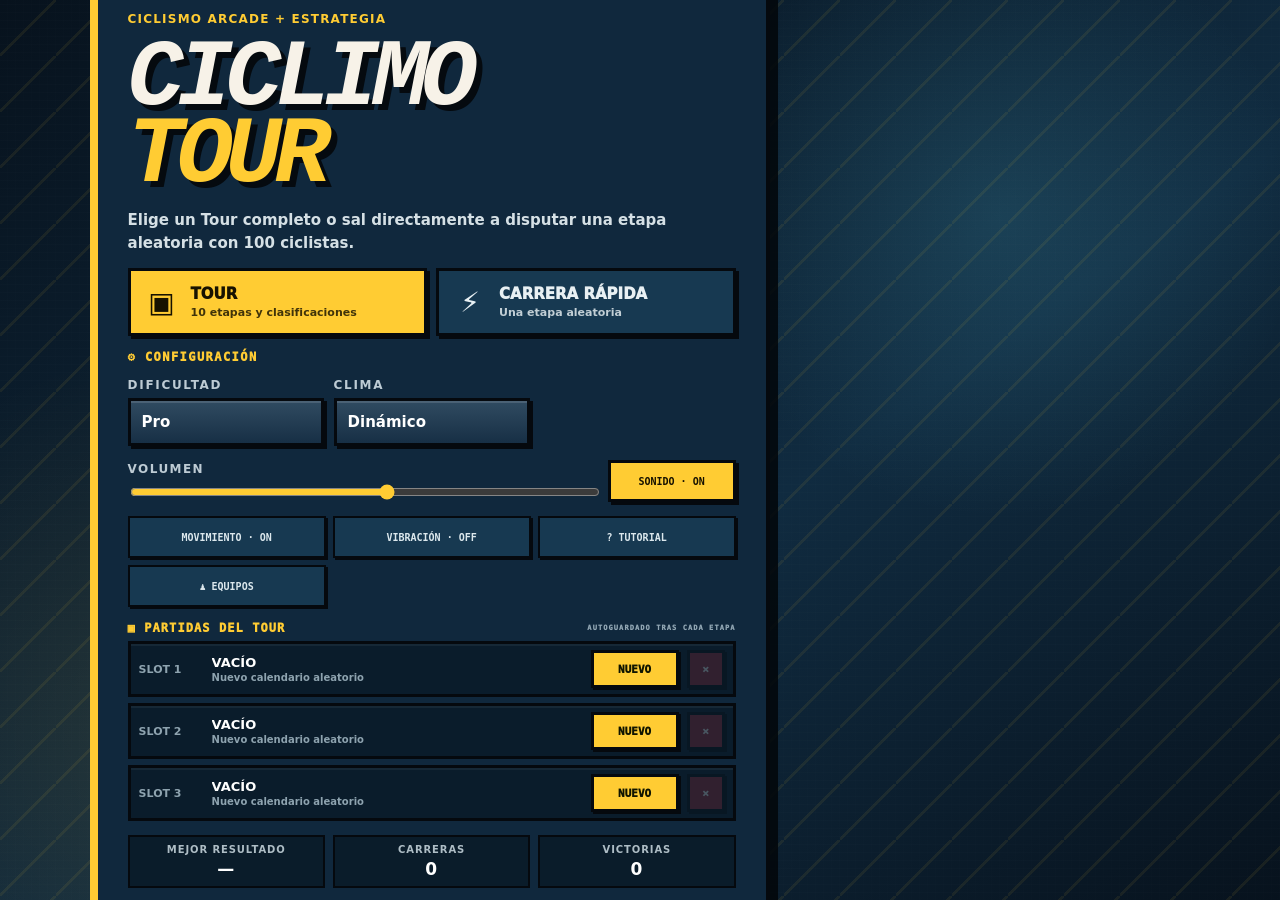
==== commit 26d1760e: "tee" ====
--- a/cycling-game/index.html
+++ b/cycling-game/index.html
@@ -52,10 +52,6 @@
           <span class="weather-icon" id="weatherIcon" aria-hidden="true">☀</span>
           <span><span class="label">CLIMA</span><strong id="weatherValue">SECO</strong></span>
         </div>
-        <div class="data-block gap-block">
-          <span class="label" id="leaderGapLabel">CABEZA</span>
-          <strong id="leaderGap">MISMO TIEMPO</strong>
-        </div>
       </div>
 
       <div class="profile-wrap" aria-label="Perfil de la etapa">
@@ -107,6 +103,8 @@
       <div id="dangerBanner" class="danger-banner" role="status">
         <span>!</span><div><small>ATENCIÓN</small><strong>CURVA PELIGROSA</strong><em id="dangerDistance">EN 200 m</em></div>
       </div>
+      <button id="raceSpeedButton" class="race-speed-button" type="button"
+        aria-label="Velocidad de carrera por uno" aria-pressed="false">×1</button>
       <button id="pauseButton" class="icon-button pause-button" aria-label="Pausar partida">Ⅱ</button>
       <button id="returnCameraButton" class="camera-return is-hidden" aria-label="Volver a tu ciclista">⌖ TÚ</button>
       <div id="cameraSwitcher" class="camera-switcher" role="group" aria-label="Cámara de carrera">
@@ -128,6 +126,7 @@
       <button id="followCard" class="follow-card is-hidden" type="button" aria-label="Cancelar rueda">
         <span id="followModeLabel">RUEDA</span>
         <strong id="followRiderName">—</strong>
+        <span id="followRiderJersey" class="follow-rider-jersey" hidden></span>
         <em id="followRiderInfo">—</em>
       </button>
 
@@ -292,7 +291,7 @@
                 <div id="managedTeamCrest"></div>
                 <div><small>EQUIPO ELEGIDO</small><h3 id="managedTeamName">—</h3><p id="managedTeamLeader">—</p></div>
               </header>
-              <p class="team-management-help">Asigna la misión de cada compañero para la siguiente etapa. El líder está predefinido y es el ciclista que controlas.</p>
+              <p class="team-management-help">Los roles son fijos durante todo el Tour. Consulta aquí la especialidad, los atributos, la forma y la fatiga acumulada de cada ciclista.</p>
               <div id="managedRoster" class="managed-roster"></div>
               <button id="openAllTeamsButton" class="open-all-teams" type="button">VER LOS 10 EQUIPOS Y SUS CICLISTAS</button>
             </section>
@@ -475,7 +474,7 @@
               <div class="risk-buttons" role="group" aria-label="Nivel de riesgo">
                 <button data-risk="safe" aria-label="Conducción segura" title="Conducción segura · menos velocidad"><i aria-hidden="true">◈</i><span>SEGURA<small>Menos velocidad</small></span></button>
                 <button data-risk="normal" class="active" aria-label="Conducción normal" title="Conducción normal · equilibrada"><i aria-hidden="true">◆</i><span>NORMAL<small>Equilibrada</small></span></button>
-                <button data-risk="aggressive" aria-label="Conducción agresiva" title="Conducción agresiva · más velocidad y riesgo"><i aria-hidden="true">✦</i><span>AGRESIVA<small>Más riesgo</small></span></button>
+                <button data-risk="aggressive" aria-label="Conducción agresiva" title="Conducción agresiva · riesgo de caída en bajada salvo para sprinters"><i aria-hidden="true">✦</i><span>AGRESIVA<small>Riesgo de caída</small></span></button>
               </div>
               <div class="race-tip"><span>DIRECTOR</span><p id="directorTip">Mantente a rueda durante el llano y guarda fuerzas para el puerto.</p></div>
             </div>
--- a/cycling-game/styles.css
+++ b/cycling-game/styles.css
@@ -34,25 +34,28 @@
 .team-management-help { margin-bottom: 12px; }
 .managed-roster { display: grid; gap: 5px; }
 .managed-rider {
-  display: grid; grid-template-columns: 30px minmax(150px, 1.6fr) repeat(4, minmax(52px, .55fr)) minmax(92px, .8fr) minmax(132px, 1.1fr);
-  align-items: center; gap: 7px; min-height: 45px; padding: 5px 7px; border: 2px solid #05090e;
-  background: #17364b; font-size: 9px;
+  display: grid; grid-template-columns: 30px minmax(170px, 1.6fr) repeat(4, minmax(58px, .55fr)) minmax(108px, .8fr) minmax(132px, 1.1fr);
+  align-items: center; gap: 8px; min-height: 54px; padding: 7px 9px; border: 2px solid #05090e;
+  background: #17364b; font-size: 11px;
 }
 .managed-rider.player { background: rgba(216,255,54,.12); border-color: var(--lime); }
 .managed-rider > b { color: var(--cyan); text-align: center; }
 .managed-rider .rider-name { min-width: 0; }
 .managed-rider .rider-name strong, .managed-rider .rider-name small { display: block; overflow: hidden; text-overflow: ellipsis; white-space: nowrap; }
-.managed-rider .rider-name small { margin-top: 2px; color: #9db1bf; font-size: 7px; }
+.managed-rider .rider-name strong { font-size: 12px; }
+.managed-rider .rider-name small { margin-top: 3px; color: #b8cad4; font-size: 9px; }
 .rider-stat { text-align: center; }
-.rider-stat span, .rider-condition span { display: block; color: #91a7b6; font-size: 6px; font-weight: 900; }
-.rider-stat strong { font-size: 11px; }
-.rider-condition strong { color: var(--lime); }
+.rider-stat span, .rider-condition span { display: block; color: #b8cad4; font-size: 8px; font-weight: 900; }
+.rider-stat strong { font-size: 14px; }
+.rider-condition, .rider-role { text-align: center; }
+.rider-condition strong { display: block; color: var(--lime); font-size: 20px; line-height: 1.05; }
+.rider-condition em {
+  display: block; margin-top: 3px; color: #d9e5ea; font: 900 9px/1 Menlo, Monaco, Consolas, monospace;
+}
 .rider-condition.tired strong { color: var(--orange); }
-.managed-rider select {
-  width: 100%; min-height: 31px; border: 2px solid #05090e; background: #e9f0ef; color: #07151d;
-  font: 900 8px/1 Menlo, Monaco, Consolas, monospace;
-}
-.managed-rider select:disabled { opacity: .72; }
+.rider-role { padding: 7px; border: 2px solid #05090e; background: #10283a; }
+.rider-role span { display: block; color: #b8cad4; font-size: 8px; font-weight: 900; }
+.rider-role strong { display: block; margin-top: 3px; color: var(--cyan); font-size: 14px; }
 .open-all-teams { width: 100%; margin-top: 10px; }
 .team-browser-overlay {
   position: fixed; z-index: 80; inset: 0; display: grid; place-items: center; padding: 16px; background: rgba(2,8,12,.9);
@@ -91,24 +94,33 @@
 .directory-roster { display: grid; grid-template-columns: 1fr 1fr; gap: 6px; }
 .directory-rider {
   display: grid; grid-template-columns: minmax(120px, 1fr) repeat(4, 42px) 76px; gap: 5px; align-items: center;
-  padding: 8px; border: 2px solid #05090e; background: #17364b; font-size: 8px;
+  padding: 9px; border: 2px solid #05090e; background: #17364b; font-size: 10px;
 }
 .directory-rider.leader { border-color: var(--lime); }
 .directory-rider > span:first-child { overflow: hidden; text-overflow: ellipsis; white-space: nowrap; font-weight: 900; }
-.directory-rider b { text-align: center; }
-.directory-rider em { color: var(--cyan); font-size: 7px; font-style: normal; text-align: right; }
+.directory-rider b { font-size: 12px; text-align: center; }
+.directory-rider em { color: var(--cyan); font-size: 9px; font-style: normal; text-align: right; }
 @media (max-width: 760px) {
   .dashboard-header-actions { align-items: stretch; flex-direction: column-reverse; gap: 3px; }
   #dashboardTeamButton { min-height: 31px; font-size: 7px; }
   .team-management-card { padding: 9px; }
   .managed-team-header h3 { font-size: 18px; }
-  .managed-rider { grid-template-columns: 25px minmax(112px, 1fr) 65px minmax(118px, 1fr); gap: 5px; }
-  .managed-rider .rider-stat { display: none; }
+  .managed-rider {
+    grid-template-columns: 25px repeat(4, minmax(0, 1fr));
+    gap: 5px; padding: 8px 6px;
+  }
+  .managed-rider .rider-name { grid-column: 2 / -1; }
+  .managed-rider .rider-condition { grid-column: 1 / span 2; }
+  .managed-rider .rider-role { grid-column: 3 / -1; }
+  .managed-rider .rider-stat span { font-size: 7px; }
+  .managed-rider .rider-stat strong { font-size: 12px; }
+  .managed-rider .rider-condition strong { font-size: 18px; }
+  .managed-rider .rider-role strong { font-size: 13px; }
   .team-selection-grid { grid-template-columns: repeat(2, minmax(0, 1fr)); }
   .team-browser-overlay { padding: 7px; }
   .team-browser-shell { padding: 10px; max-height: 97dvh; }
   .directory-roster { grid-template-columns: 1fr; }
-  .directory-rider { grid-template-columns: minmax(105px, 1fr) repeat(4, 32px) 66px; font-size: 7px; }
+  .directory-rider { grid-template-columns: minmax(118px, 1fr) repeat(4, 34px) 70px; font-size: 9px; }
 }
 
 * { box-sizing: border-box; }
@@ -157,6 +169,7 @@
 .profile-wrap canvas:focus-visible { outline: 2px solid var(--cyan); outline-offset: 2px; }
 .profile-labels { display: flex; justify-content: space-between; color: #708179; font-size: 7px; font-weight: 800; letter-spacing: .1em; }
 .profile-tooltip { position: absolute; z-index: 20; left: 50%; bottom: -4px; transform: translate(-50%, 100%); width: max-content; max-width: 250px; padding: 7px 9px; color: #f8f5eb; border-left: 3px solid var(--lime); border-radius: 3px; background: rgba(7,19,31,.96); box-shadow: 0 8px 25px rgba(0,0,0,.3); font: 800 8px/1.4 monospace; pointer-events: none; }
+.profile-tooltip, .race-group { animation: none !important; transition: none !important; }
 
 .race-viewport { position: relative; height: clamp(420px, 58vh, 680px); overflow: hidden; background: #527a55; }
 #gameCanvas { display: block; width: 100%; height: 100%; }
@@ -164,13 +177,61 @@
 .weather-vignette { pointer-events: none; position: absolute; inset: 0; background: radial-gradient(circle, transparent 62%, rgba(2,8,14,.09)); box-shadow: inset 0 0 100px rgba(2,9,17,.2); transition: background-color .8s; }
 .weather-vignette.heavy { background-color: rgba(43,63,78,.2); box-shadow: inset 0 0 160px rgba(2,8,16,.56); }
 .pause-button { position: absolute; top: 14px; right: 16px; }
-.camera-return { position: absolute; z-index: 5; right: 68px; top: 16px; height: 36px; padding: 0 12px; color: #101820; border: 0; border-radius: 4px; background: var(--lime); font-size: 8px; font-weight: 950; letter-spacing: .08em; cursor: pointer; }
+.race-speed-button {
+  position: absolute;
+  z-index: 15;
+  top: 20px;
+  right: 68px;
+  width: 40px;
+  height: 28px;
+  padding: 0;
+  color: #d8e2e7;
+  border: 1px solid rgba(255,255,255,.28);
+  border-radius: 4px;
+  background: rgba(9,24,38,.78);
+  box-shadow: none;
+  font: 900 11px/1 Inter, ui-sans-serif, system-ui, sans-serif;
+  cursor: pointer;
+  text-shadow: none;
+  backdrop-filter: blur(5px);
+}
+.race-speed-button.fast {
+  color: #171200;
+  border-color: var(--lime);
+  background: var(--lime);
+  text-shadow: none;
+}
+.race-speed-button:hover, .race-speed-button:focus-visible { color: var(--lime); border-color: var(--lime); }
+.race-speed-button.fast:hover, .race-speed-button.fast:focus-visible { color: #171200; }
+.race-speed-button:active { transform: scale(.96); }
+.camera-return { position: absolute; z-index: 5; right: 140px; top: 16px; height: 36px; padding: 0 12px; color: #101820; border: 0; border-radius: 4px; background: var(--lime); font-size: 8px; font-weight: 950; letter-spacing: .08em; cursor: pointer; }
 .camera-button { position: absolute; z-index: 5; right: 16px; bottom: 16px; min-width: 132px; height: 38px; padding: 0 12px; color: #fff; border: 1px solid rgba(255,255,255,.35); border-radius: 4px; background: rgba(9,24,38,.88); font-size: 8px; font-weight: 950; letter-spacing: .08em; cursor: pointer; backdrop-filter: blur(8px); }
 .camera-button:hover { color: var(--lime); border-color: var(--lime); }
 .follow-card { position: absolute; z-index: 4; right: 16px; bottom: 62px; width: 215px; padding: 9px 11px; color: #f8f5eb; border: 2px solid #050a0f; border-left: 5px solid var(--cyan); background: #102337; box-shadow: 4px 4px 0 rgba(5,10,15,.82); }
 .follow-card span { display: block; color: var(--cyan); font-size: 7px; font-weight: 950; letter-spacing: .13em; }
 .follow-card strong { display: block; margin: 4px 0 2px; overflow: hidden; text-overflow: ellipsis; white-space: nowrap; font-size: 10px; }
 .follow-card em { display: block; color: #b7c7d0; font: 800 8px/1.35 monospace; font-style: normal; }
+.follow-card .follow-rider-jersey {
+  display: inline-flex;
+  width: fit-content;
+  align-items: center;
+  margin: 3px 0 4px;
+  padding: 2px 5px;
+  color: #101820;
+  border: 2px solid #050a0f;
+  background: #f4d52f;
+  font-size: 7px;
+  line-height: 1.2;
+  letter-spacing: .05em;
+}
+.follow-card .follow-rider-jersey[hidden] { display: none; }
+.follow-rider-jersey[data-jersey="green"] { background: #36bd69; }
+.follow-rider-jersey[data-jersey="white"] { background: #f4f4f0; }
+.follow-rider-jersey[data-jersey="polka"] {
+  background-color: #f7f4ea;
+  background-image: radial-gradient(#e63946 1.5px, transparent 1.5px);
+  background-size: 7px 7px;
+}
 .race-point-card { position: absolute; z-index: 4; left: 16px; bottom: 16px; width: 205px; padding: 9px 11px; border-left: 4px solid var(--orange); border-radius: 4px; background: rgba(9,24,38,.9); box-shadow: 0 8px 25px rgba(0,0,0,.22); }
 .race-point-card span { display: block; color: var(--orange); font-size: 7px; font-weight: 950; letter-spacing: .13em; }
 .race-point-card strong { display: block; margin: 3px 0; overflow: hidden; text-overflow: ellipsis; white-space: nowrap; font-size: 10px; }
@@ -371,6 +432,13 @@
 .classification-card h3 { margin: 0 0 8px; font-size: 9px; letter-spacing: .08em; }
 .classification-card h3 span { padding-right: 4px; }
 .classification-list { margin: 0; padding: 0; list-style: none; counter-reset: rank; }
+.classification-card.stage-ranking .classification-list,
+.classification-card.gc-ranking .classification-list {
+  max-height: 390px;
+  overflow-y: auto;
+  overscroll-behavior: contain;
+  scrollbar-gutter: stable;
+}
 .classification-list li { counter-increment: rank; display: grid; grid-template-columns: 18px minmax(0, 1fr) auto; gap: 5px; padding: 7px 4px; border-bottom: 1px solid rgba(255,255,255,.07); font-size: 9px; }
 .classification-list li::before { content: counter(rank); color: var(--muted); font-weight: 900; }
 .classification-list li.empty { display: block; color: var(--muted); text-align: center; letter-spacing: .08em; }
@@ -630,6 +698,7 @@
    al flujo normal ni empujarlos fuera del viewport. */
 .race-viewport > .camera-button,
 .race-viewport > .camera-return,
+.race-viewport > .race-speed-button,
 .race-viewport > .pause-button {
   position: absolute;
 }
@@ -1088,6 +1157,14 @@
     width: 40px;
     height: 40px;
   }
+  .race-speed-button {
+    top: 52px;
+    right: 53px;
+    width: 36px;
+    height: 28px;
+    font-size: 10px;
+    touch-action: manipulation;
+  }
   .camera-button {
     top: 46px;
     right: 53px;
@@ -3658,6 +3735,13 @@
   padding: 0;
   list-style: none;
   counter-reset: dashboard-rank;
+}
+
+#dashboardGcList {
+  max-height: 310px;
+  overflow-y: auto;
+  overscroll-behavior: contain;
+  scrollbar-gutter: stable;
 }
 
 .dashboard-standing li {
@@ -5471,7 +5555,8 @@
 }
 
 .follow-card.wheel-compact strong,
-.follow-card.wheel-compact em {
+.follow-card.wheel-compact em,
+.follow-card.wheel-compact .follow-rider-jersey {
   display: none;
 }
 
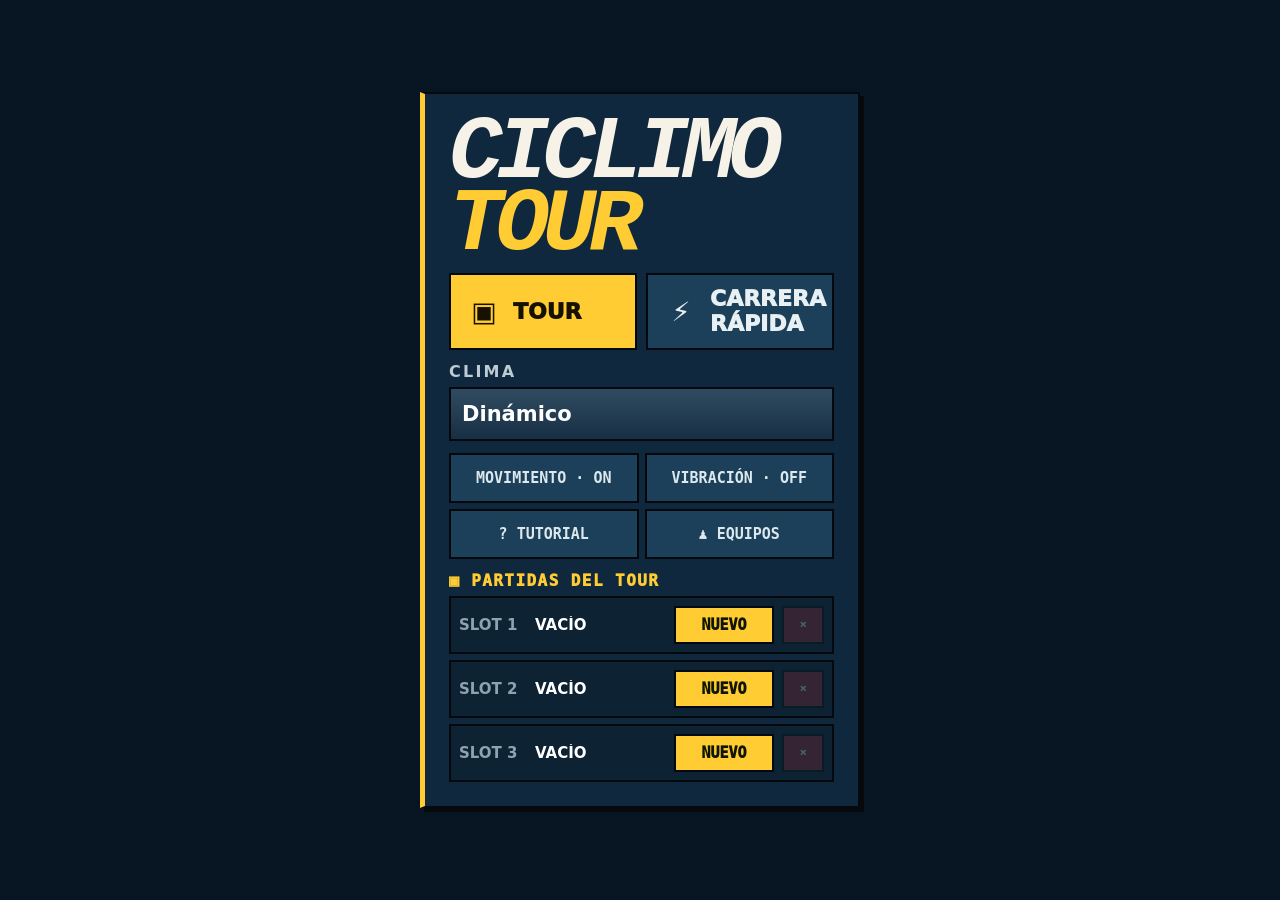
==== commit 934dab7f: "aaa" ====
--- a/cycling-game/index.html
+++ b/cycling-game/index.html
@@ -14,6 +14,7 @@
   <link rel="manifest" href="manifest.webmanifest">
   <link rel="icon" href="assets/icon.svg" type="image/svg+xml">
   <link rel="stylesheet" href="styles.css">
+  <link rel="stylesheet" href="responsive.css">
 </head>
 <body>
   <main id="gameShell" class="game-shell">
@@ -71,7 +72,7 @@
         <button type="button" data-mobile-view="stage" aria-selected="false" aria-label="Ver etapa"><i aria-hidden="true">▲</i><span>ETAPA</span></button>
       </nav>
       <section id="mobileClassificationPanel" class="mobile-view-panel mobile-classification-panel is-hidden" aria-label="Clasificación en directo">
-        <header><span>☷ RANKING</span><strong id="mobileRacePosition">—</strong><button type="button" class="mobile-route-return" data-return-to-race>▶ RUTA</button></header>
+        <header><span>☷ RANKING</span><strong id="mobileRacePosition">—</strong><button id="mobileJumpToPlayer" type="button" class="mobile-jump-player">IR A MÍ</button><button type="button" class="mobile-route-return" data-return-to-race>▶ RUTA</button></header>
         <ol id="mobileClassificationList"></ol>
       </section>
       <section id="mobileStagePanel" class="mobile-view-panel mobile-stage-panel is-hidden" aria-label="Estadísticas de la etapa">
@@ -104,7 +105,7 @@
         <span>!</span><div><small>ATENCIÓN</small><strong>CURVA PELIGROSA</strong><em id="dangerDistance">EN 200 m</em></div>
       </div>
       <button id="raceSpeedButton" class="race-speed-button" type="button"
-        aria-label="Velocidad de carrera por uno" aria-pressed="false">×1</button>
+        aria-label="Velocidad de carrera por uno" aria-pressed="false"><span>×1</span></button>
       <button id="pauseButton" class="icon-button pause-button" aria-label="Pausar partida">Ⅱ</button>
       <button id="returnCameraButton" class="camera-return is-hidden" aria-label="Volver a tu ciclista">⌖ TÚ</button>
       <div id="cameraSwitcher" class="camera-switcher" role="group" aria-label="Cámara de carrera">
@@ -114,6 +115,9 @@
       <button id="teamOrderButton" class="team-order-button" type="button" aria-expanded="false" aria-controls="teamOrderPanel">
         <span>♟</span><b id="teamOrderCurrent">PROTEGER</b>
       </button>
+      <div id="raceContextStrip" class="race-context-strip" role="status" aria-live="polite">
+        <strong id="contextSpeed">0 km/h</strong><span id="contextRiderState">EN GRUPO</span><span id="contextEnergyRate">E —</span><span id="contextRisk" data-level="low">RIESGO BAJO</span>
+      </div>
       <aside id="teamOrderPanel" class="team-order-panel is-hidden" aria-label="Órdenes al equipo">
         <header><span id="teamOrderTitle">♟ EQUIPO SOLARIS</span><button id="closeTeamOrderButton" type="button" aria-label="Cerrar órdenes">×</button></header>
         <div role="group" aria-label="Orden táctica">
@@ -154,15 +158,7 @@
               <i>⚡</i><span>CARRERA RÁPIDA<small>Una etapa aleatoria</small></span>
             </button>
           </div>
-          <div class="menu-section-label">⚙ CONFIGURACIÓN</div>
           <div class="menu-options">
-            <label>DIFICULTAD
-              <select id="difficultySelect">
-                <option value="easy">Dominguero</option>
-                <option value="normal" selected>Pro</option>
-                <option value="hard">Leyenda</option>
-              </select>
-            </label>
             <label>CLIMA
               <select id="weatherSelect">
                 <option value="dynamic" selected>Dinámico</option>
@@ -170,20 +166,6 @@
                 <option value="rain">Lluvia</option>
               </select>
             </label>
-            <label id="profileOption" class="profile-option is-hidden">CORREDOR
-              <select id="riderProfileSelect">
-                <option value="allrounder" selected>Todoterreno</option>
-                <option value="climber">Escalador</option>
-                <option value="sprinter">Sprinter</option>
-                <option value="rouleur">Rodador</option>
-              </select>
-            </label>
-          </div>
-          <div class="audio-options">
-            <label for="volumeRange">VOLUMEN
-              <input id="volumeRange" type="range" min="0" max="100" step="5" value="55">
-            </label>
-            <button id="soundToggle" type="button" aria-pressed="false">SONIDO · ON</button>
           </div>
           <div class="accessibility-options" aria-label="Accesibilidad y ayuda">
             <button id="reducedMotionToggle" type="button" aria-pressed="false">MOVIMIENTO · ON</button>
@@ -243,8 +225,14 @@
               <strong id="dashboardProgress">ETAPA 1 / 10</strong>
             </div>
           </header>
+          <nav class="dashboard-mobile-nav" aria-label="Secciones del Tour">
+            <button type="button" data-dashboard-section="stage" class="active">ETAPA</button>
+            <button type="button" data-dashboard-section="calendar">RECORRIDO</button>
+            <button type="button" data-dashboard-section="standings">CLASIF.</button>
+            <button type="button" data-dashboard-section="team">EQUIPO</button>
+          </nav>
           <main class="dashboard-grid">
-            <section class="next-stage-card">
+            <section class="next-stage-card dashboard-section-active" data-dashboard-panel="stage">
               <div class="dashboard-section-title"><span id="dashboardStageSectionLabel">SIGUIENTE ETAPA</span><b id="dashboardStageType">LLANA</b></div>
               <h3 id="dashboardStageName">—</h3>
               <div class="next-stage-stats">
@@ -254,6 +242,7 @@
                 <div><span>◆</span><small id="dashboardSprintsLabel">SPRINTS</small><strong id="dashboardStageSprints">—</strong></div>
               </div>
               <p id="dashboardStageScenery" class="dashboard-stage-scenery">—</p>
+              <div id="dashboardObjective" class="dashboard-objective"><span>OBJETIVO SECUNDARIO</span><strong>—</strong><small>—</small></div>
               <div class="stage-choice">
                 <button id="playStageButton" type="button" class="dashboard-play"><i>▶</i><span>JUGAR ETAPA<small>Abrir el simulador</small></span></button>
                 <button id="simulateStageButton" type="button" class="dashboard-simulate"><i>⚡</i><span>SIMULAR ETAPA<small>Generar y guardar resultado</small></span></button>
@@ -261,7 +250,7 @@
               </div>
             </section>
 
-            <section class="tour-calendar-card">
+            <section class="tour-calendar-card" data-dashboard-panel="calendar">
               <div class="dashboard-section-title"><span>RECORRIDO</span><b>10 ETAPAS</b></div>
               <ol id="dashboardCalendar" class="dashboard-calendar"></ol>
               <article id="dashboardStageHistory" class="dashboard-stage-history is-hidden" aria-live="polite">
@@ -276,7 +265,7 @@
               </article>
             </section>
 
-            <section class="dashboard-standings">
+            <section class="dashboard-standings" data-dashboard-panel="standings">
               <div class="dashboard-section-title"><span>CLASIFICACIONES</span><b id="dashboardPlayerGc">SIN CLASIFICAR</b></div>
               <div class="dashboard-standing-grid">
                 <article class="dashboard-standing yellow"><h3>● GENERAL</h3><ol id="dashboardGcList"></ol></article>
@@ -285,7 +274,7 @@
                 <article class="dashboard-standing white"><h3>○ JÓVENES</h3><ol id="dashboardYoungList"></ol></article>
               </div>
             </section>
-            <section id="teamManagementCard" class="team-management-card">
+            <section id="teamManagementCard" class="team-management-card" data-dashboard-panel="team">
               <div class="dashboard-section-title"><span>MI EQUIPO</span><b id="managedTeamIdentity">—</b></div>
               <header class="managed-team-header">
                 <div id="managedTeamCrest"></div>
@@ -305,9 +294,9 @@
             <div><span class="eyebrow accent">NUEVO TOUR</span><h2 id="teamSelectionTitle">ELIGE TU EQUIPO</h2></div>
             <button id="closeTeamSelectionButton" type="button" aria-label="Cancelar selección">×</button>
           </header>
+          <button id="confirmTeamSelectionButton" class="primary-button" type="button"><span>EMPEZAR CON <b id="selectedTeamName">SOLARIS</b></span><b>▶</b></button>
           <p>Controlarás al líder predefinido durante las diez etapas. La elección quedará guardada en este slot.</p>
           <div id="teamSelectionGrid" class="team-selection-grid"></div>
-          <button id="confirmTeamSelectionButton" class="primary-button" type="button"><span>EMPEZAR CON <b id="selectedTeamName">SOLARIS</b></span><b>▶</b></button>
         </div>
       </section>
 
@@ -358,6 +347,7 @@
             <p class="eyebrow accent" id="resultEyebrow">CLASIFICACIÓN OFICIAL</p>
             <div><span id="finalPosition">1º</span><div><small>TU RESULTADO</small><strong id="resultMessage">¡VICTORIA!</strong></div></div>
             <p id="finalTime">01:28:42</p>
+            <p id="resultObjective" class="result-objective">OBJETIVO SECUNDARIO · —</p>
           </div>
           <div class="stage-podium">
             <div class="podium-heading">
@@ -405,10 +395,15 @@
               </g>
             </svg>
           </div>
+          <nav class="result-view-tabs" aria-label="Vistas del resultado">
+            <button type="button" data-result-view="stage" class="active">ETAPA</button>
+            <button type="button" data-result-view="tour">TOUR</button>
+            <button type="button" data-result-view="stats">TUS DATOS</button>
+          </nav>
           <div class="results-body">
-            <div class="final-classifications">
+            <div class="final-classifications results-section-view" data-result-panel="stage">
               <section class="classification-card stage-ranking">
-                <h3><span>🏁</span> GANADOR DE ETAPA</h3>
+                <h3><span>🏁</span> CLASIFICACIÓN DE ETAPA <button type="button" class="classification-jump" data-jump-classification="classificationList">IR A MÍ</button></h3>
                 <ol id="classificationList" class="classification-list"></ol>
               </section>
               <section class="classification-card mountain-ranking">
@@ -420,9 +415,9 @@
                 <ol id="sprintClassificationList" class="classification-list points-list"></ol>
               </section>
             </div>
-            <div class="tour-classifications" aria-label="Clasificaciones del Tour">
+            <div class="tour-classifications results-section-view result-mobile-hidden" data-result-panel="tour" aria-label="Clasificaciones del Tour">
               <section class="classification-card gc-ranking">
-                <h3><span>●</span> AMARILLO · GENERAL</h3>
+                <h3><span>●</span> AMARILLO · GENERAL <button type="button" class="classification-jump" data-jump-classification="gcClassificationList">IR A MÍ</button></h3>
                 <ol id="gcClassificationList" class="classification-list"></ol>
               </section>
               <section class="classification-card tour-points-ranking">
@@ -438,7 +433,7 @@
                 <ol id="youngClassificationList" class="classification-list"></ol>
               </section>
             </div>
-            <div id="playerStats" class="player-stats"></div>
+            <div id="playerStats" class="player-stats results-section-view result-mobile-hidden" data-result-panel="stats"></div>
           </div>
         </div>
       </div>
@@ -493,6 +488,10 @@
       </div>
     </section>
   </main>
+  <script src="storage.js"></script>
+  <script src="simulation-rules.js"></script>
+  <script src="ui-helpers.js"></script>
+  <script src="render-utils.js"></script>
   <script src="game.js"></script>
 </body>
 </html>
--- a/cycling-game/styles.css
+++ b/cycling-game/styles.css
@@ -81,7 +81,14 @@
 .team-select-card strong { font-size: 13px; text-transform: uppercase; }
 .team-select-card span { margin: 5px 0; color: var(--cyan); font-size: 8px; font-weight: 900; }
 .team-select-card small { color: #b7c9d4; font-size: 7px; line-height: 1.4; }
-#confirmTeamSelectionButton { width: 100%; }
+#confirmTeamSelectionButton {
+  position: sticky;
+  z-index: 6;
+  top: 0;
+  width: 100%;
+  margin: 12px 0 4px;
+  box-shadow: 0 -5px 0 #10283a, 0 5px 0 #10283a, 3px 8px 0 #05090e;
+}
 .team-directory-tabs { display: flex; gap: 6px; overflow-x: auto; margin: 14px 0; padding-bottom: 5px; }
 .team-directory-tabs button {
   flex: 0 0 auto; min-width: 92px; min-height: 38px; border: 3px solid #05090e; background: #17364b;
@@ -871,8 +878,9 @@
   *, *::before, *::after { animation-duration: .01ms !important; animation-iteration-count: 1 !important; transition-duration: .01ms !important; }
 }
 
-/* Versión móvil: HUD, carrera y controles táctiles siempre visibles. */
-@media (max-width: 900px) {
+/* Vista unificada: la composición móvil es también la interfaz web. El bloque
+   se mantiene agrupado para conservar una única fuente visual. */
+@media all {
   html, body {
     width: 100%;
     height: 100%;
@@ -1770,7 +1778,7 @@
     3px 3px 0 var(--arcade-black);
 }
 
-@media (max-width: 900px) {
+@media all {
   .broadcast-header {
     gap: 3px;
     border-bottom-width: 3px;
@@ -1997,7 +2005,7 @@
   white-space: nowrap;
 }
 
-@media (max-width: 900px) {
+@media all {
   .metrics-grid {
     grid-template-columns: repeat(4, minmax(0, 1fr));
     grid-template-rows: 1fr;
@@ -2067,12 +2075,12 @@
 /* Estabilidad de layout: cada bloque móvil ocupa su propia fila. */
 .game-shell { overflow: hidden; }
 
-@media (min-width: 901px) and (max-width: 1100px) {
+@media not all {
   .control-deck { grid-template-columns: minmax(0, 1fr) minmax(0, 1fr); }
   .tactics-panel { grid-template-columns: minmax(205px, .9fr) minmax(0, 1.1fr); }
 }
 
-@media (max-width: 900px) {
+@media all {
   .game-shell * { text-shadow: none !important; }
 
   .control-deck {
@@ -2183,8 +2191,9 @@
   .button-icon { margin: auto; }
 }
 
-/* Escritorio y tableta: todo el juego cabe en una única pantalla. */
-@media (min-width: 901px) {
+/* Composición de escritorio anterior, conservada como referencia pero
+   desactivada para que no diverja de la experiencia móvil. */
+@media not all {
   html, body {
     width: 100%;
     height: 100%;
@@ -2225,7 +2234,7 @@
   }
 }
 
-@media (min-width: 901px) and (max-width: 1100px) {
+@media not all {
   .game-shell {
     grid-template-rows: 170px minmax(0, 1fr) 280px;
   }
@@ -2248,7 +2257,7 @@
   }
 }
 
-@media (min-width: 901px) and (max-height: 720px) {
+@media not all {
   .game-shell {
     grid-template-rows: 142px minmax(0, 1fr) 210px;
   }
@@ -2485,7 +2494,7 @@
   font-size: 10px;
 }
 
-@media (max-width: 900px) {
+@media all {
   .mobile-view-tabs button {
     display: flex;
     align-items: center;
@@ -2638,7 +2647,7 @@
   }
 }
 
-@media (min-width: 901px) and (max-width: 1100px) {
+@media not all {
   .risk-panel {
     display: block;
     grid-template-columns: none;
@@ -3241,7 +3250,7 @@
 .risk-buttons span { font-size: 8px; }
 .risk-buttons small { display: none !important; }
 
-@media (min-width: 901px) {
+@media not all {
   .game-shell {
     grid-template-rows: 174px minmax(0, 1fr) 150px;
   }
@@ -3262,7 +3271,7 @@
   .control-deck > .risk-panel { grid-column: 3; }
 }
 
-@media (min-width: 901px) and (max-height: 720px) {
+@media not all {
   .game-shell {
     grid-template-rows: 142px minmax(0, 1fr) 140px;
   }
@@ -3270,7 +3279,7 @@
   .control-deck { height: 140px; }
 }
 
-@media (max-width: 900px) {
+@media all {
   .game-shell {
     grid-template-rows: 132px minmax(220px, 1fr) 160px;
   }
@@ -3794,7 +3803,6 @@
   .dashboard-standings { grid-column: 1; }
   .dashboard-standing-grid { grid-template-columns: 1fr 1fr; }
   .menu-options { grid-template-columns: 1fr 1fr; }
-  .menu-options .profile-option { grid-column: 1 / -1; }
 }
 
 @media (max-width: 420px) {
@@ -4015,7 +4023,7 @@
   transition-duration: .001ms !important;
 }
 
-@media (max-width: 900px) {
+@media all {
   .team-order-button {
     right: 7px;
     bottom: 7px;
@@ -4037,6 +4045,32 @@
   .accessibility-options button { min-height: 38px; }
   .tutorial-overlay article { padding: 17px; }
   .tutorial-icon { width: 60px; height: 60px; font-size: 31px; }
+}
+
+@media (max-height: 540px) and (orientation: landscape) {
+  .tutorial-overlay { padding: 6px; }
+  .tutorial-overlay article {
+    width: min(560px, 100%);
+    max-height: calc(100dvh - 12px);
+    padding: 9px 14px;
+    overflow: auto;
+  }
+  .tutorial-icon {
+    width: 46px;
+    height: 46px;
+    margin: 2px auto 4px;
+    border-width: 3px;
+    font-size: 24px;
+  }
+  .tutorial-overlay h2 { margin: 4px 0; font-size: 22px; }
+  .tutorial-overlay article > p:not(.eyebrow) {
+    min-height: 0;
+    margin: 6px 0;
+    font-size: 10px;
+    line-height: 1.35;
+  }
+  .tutorial-actions { margin-top: 6px; }
+  .tutorial-actions button { min-height: 40px; }
 }
 
 /* Corrección de legibilidad: la antigua rejilla de tres columnas de
@@ -4096,7 +4130,7 @@
   font-size: 9px;
 }
 
-@media (min-width: 901px) {
+@media not all {
   .game-shell {
     grid-template-rows: 174px minmax(0, 1fr) 170px;
   }
@@ -4129,7 +4163,7 @@
   }
 }
 
-@media (min-width: 901px) and (max-height: 720px) {
+@media not all {
   .game-shell {
     grid-template-rows: 142px minmax(0, 1fr) 158px;
   }
@@ -4137,7 +4171,7 @@
   .control-deck { height: 158px; }
 }
 
-@media (max-width: 900px) {
+@media all {
   .tactics-panel .effort-control {
     min-width: 122px;
   }
@@ -4170,7 +4204,11 @@
 /* Portada legible y elección explícita del modo de juego. */
 .menu-card {
   width: min(680px, 100%);
+  max-height: calc(100dvh - 24px);
   gap: 14px;
+  overflow-x: hidden;
+  overflow-y: auto;
+  overscroll-behavior: contain;
   font-family: Inter, ui-sans-serif, system-ui, -apple-system, BlinkMacSystemFont, "Segoe UI", sans-serif;
 }
 
@@ -4833,7 +4871,7 @@
   text-align: center;
 }
 
-@media (max-width: 900px) {
+@media all {
   .race-data .position-tile {
     min-width: 54px;
     padding: 3px 5px;
@@ -5027,7 +5065,7 @@
   z-index: 19;
 }
 
-@media (max-width: 900px) {
+@media all {
   .broadcast-header .gap-block {
     display: none;
   }
@@ -5118,7 +5156,7 @@
   display: none;
 }
 
-@media (min-width: 901px) {
+@media not all {
   .game-shell {
     grid-template-rows: 134px minmax(0, 1fr) 235px;
   }
@@ -5161,7 +5199,7 @@
   }
 }
 
-@media (min-width: 901px) and (max-height: 720px) {
+@media not all {
   .game-shell {
     grid-template-rows: 116px minmax(0, 1fr) 158px;
   }
@@ -5308,7 +5346,7 @@
   padding: 4px 7px;
 }
 
-@media (min-width: 901px) {
+@media not all {
   .game-shell {
     grid-template-rows: 134px minmax(0, 1fr) 190px;
   }
@@ -5318,7 +5356,7 @@
   }
 }
 
-@media (min-width: 901px) and (max-height: 720px) {
+@media not all {
   .game-shell {
     grid-template-rows: 116px minmax(0, 1fr) 170px;
   }
@@ -5339,7 +5377,7 @@
   }
 }
 
-@media (max-width: 900px) {
+@media all {
   .controls-panel {
     grid-template-columns: minmax(0, 1.35fr) minmax(132px, .65fr);
     grid-template-rows: minmax(0, 1fr);
@@ -5499,7 +5537,7 @@
   outline-offset: -3px;
 }
 
-@media (max-width: 900px) {
+@media all {
   .control-group-label {
     font-size: 8px;
     letter-spacing: .1em;
@@ -5567,7 +5605,7 @@
   line-height: 14px;
 }
 
-@media (max-width: 900px) {
+@media all {
   .controls-panel {
     grid-template-columns: minmax(0, 1fr) minmax(0, 2fr);
   }
@@ -5609,7 +5647,7 @@
   }
 }
 
-@media (min-width: 901px) {
+@media not all {
   .control-deck {
     grid-template-columns: minmax(240px, 1fr) minmax(0, 3fr);
   }
@@ -5664,7 +5702,7 @@
 
 /* Navegación móvil reforzada: la barra siempre queda por encima de los
    paneles y cada categoría ofrece una salida directa a la carrera. */
-@media (max-width: 900px) {
+@media all {
   .mobile-view-tabs {
     z-index: 30;
     pointer-events: auto;
--- a/cycling-game/responsive.css
+++ b/cycling-game/responsive.css
@@ -0,0 +1,739 @@
+/* Ergonomía común en móvil y web: controles compactos con una superficie
+   interactiva mínima de 44 px. */
+.race-context-strip {
+  position: absolute;
+  z-index: 17;
+  left: 16px;
+  bottom: 16px;
+  display: flex;
+  max-width: min(620px, calc(100% - 310px));
+  min-height: 32px;
+  align-items: center;
+  gap: 8px;
+  padding: 5px 9px;
+  overflow: hidden;
+  color: #dce8ed;
+  border: 2px solid #05090e;
+  background: rgba(9,27,42,.9);
+  box-shadow: 2px 2px 0 #05090e;
+  font: 900 9px/1 Menlo, Monaco, Consolas, monospace;
+  white-space: nowrap;
+}
+.race-context-strip strong { color: #fff7da; }
+.race-context-strip span { padding-left: 8px; border-left: 1px solid rgba(255,255,255,.22); }
+.race-context-strip [data-level="low"] { color: #72df91; }
+.race-context-strip [data-level="medium"] { color: #ffcc33; }
+.race-context-strip [data-level="high"] { color: #ff7158; }
+
+.dashboard-mobile-nav,
+.result-view-tabs {
+  grid-template-columns: repeat(4, minmax(0, 1fr));
+  gap: 4px;
+  padding: 6px;
+  border-bottom: 3px solid #05090e;
+  background: #0b1d2c;
+}
+.result-view-tabs { grid-template-columns: repeat(3, minmax(0, 1fr)); }
+.dashboard-mobile-nav button,
+.result-view-tabs button,
+.mobile-jump-player,
+.classification-jump {
+  min-height: 44px;
+  color: #bed0d8;
+  border: 2px solid #05090e;
+  background: #1a3a51;
+  font: 950 9px/1 Menlo, Monaco, Consolas, monospace;
+  cursor: pointer;
+}
+.dashboard-mobile-nav button.active,
+.result-view-tabs button.active {
+  color: #171200;
+  background: var(--lime);
+}
+.dashboard-objective {
+  display: grid;
+  grid-template-columns: auto minmax(0, 1fr);
+  gap: 3px 10px;
+  margin: 10px 0;
+  padding: 9px 11px;
+  border: 2px solid #05090e;
+  border-left: 5px solid var(--cyan);
+  background: #0a2030;
+}
+.dashboard-objective span { grid-row: 1 / 3; align-self: center; color: var(--cyan); font-size: 8px; font-weight: 950; }
+.dashboard-objective strong { font-size: 11px; }
+.dashboard-objective small { color: #afc0c8; font-size: 8px; }
+.result-objective { color: #ffcc33; font-weight: 950; }
+.result-objective.completed { color: #72df91; }
+.classification-card h3 { display: flex; align-items: center; gap: 4px; }
+.classification-jump { margin-left: auto; padding: 0 7px; color: #07131f; background: var(--cyan); font-size: 7px; }
+.mobile-jump-player { min-width: 62px; padding: 0 6px; color: #07131f; background: var(--lime); font-size: 8px; }
+
+@media all {
+  .game-shell { grid-template-rows: 116px minmax(220px, 1fr) 190px; }
+  .broadcast-header {
+    height: 116px;
+    grid-template-columns: minmax(0, 1fr);
+    grid-template-rows: 44px 62px;
+    gap: 2px;
+    padding: 4px 6px 3px;
+  }
+  .broadcast-header .race-data {
+    display: grid;
+    grid-row: 1;
+    grid-template-columns: .82fr .92fr 1.12fr .94fr;
+    gap: 3px;
+    min-width: 0;
+  }
+  .broadcast-header .data-block,
+  .broadcast-header .race-data .position-tile {
+    min-width: 0;
+    padding: 3px 5px;
+    overflow: hidden;
+  }
+  .broadcast-header .data-block .label,
+  .broadcast-header .race-data .position-tile > .label {
+    margin-bottom: 2px;
+    font-size: clamp(7px, 2.15vw, 9px);
+    letter-spacing: .04em;
+  }
+  .broadcast-header .data-block strong,
+  .broadcast-header .main-distance strong,
+  .broadcast-header .race-data .position-tile strong {
+    overflow: hidden;
+    font-size: clamp(15px, 5vw, 20px);
+    line-height: 1;
+    text-overflow: ellipsis;
+  }
+  .broadcast-header .main-distance small { display: none; }
+  .broadcast-header .profile-wrap { grid-row: 2; min-height: 0; }
+  .broadcast-header .profile-wrap canvas { height: 45px; }
+  .broadcast-header .profile-labels { font-size: 7px; line-height: 11px; }
+  .control-deck {
+    height: 190px;
+    grid-template-columns: minmax(108px, .8fr) minmax(0, 2.2fr);
+    grid-template-rows: minmax(0, 1fr);
+  }
+  .control-deck > .metrics-panel { grid-column: 1; grid-row: 1; }
+  .control-deck > .controls-panel { grid-column: 2; grid-row: 1; }
+  .controls-panel { grid-template-columns: minmax(0, 1.25fr) minmax(0, 1fr); }
+  .metrics-panel .metrics-grid {
+    grid-template-columns: repeat(2, minmax(0, 1fr));
+    grid-template-rows: repeat(2, minmax(0, 1fr));
+  }
+  .metrics-panel .metric > div:first-child span {
+    font-size: clamp(6px, 1.65vw, 8px);
+    text-align: center;
+  }
+  .metrics-panel .metric > div:first-child strong { align-self: center; font-size: 12px; }
+
+  .mobile-view-tabs button,
+  .pause-button,
+  .camera-switcher button,
+  .controls-panel .power-preset,
+  .controls-panel .risk-buttons button,
+  .controls-panel .race-actions .action-button,
+  .team-order-button,
+  .mobile-route-return {
+    min-height: 44px;
+  }
+
+  .mobile-view-tabs {
+    top: 2px;
+    right: 138px;
+    left: 0;
+    width: auto;
+    height: 44px;
+  }
+  .mobile-view-tabs button { height: 44px; }
+  .mobile-view-panel { inset-block-start: 44px; }
+  .countdown-overlay { pointer-events: none; }
+  .pause-button { top: 50px; right: 3px; width: 44px; height: 44px; }
+  .camera-switcher { height: 50px; }
+  .camera-switcher button { min-width: 44px; }
+  .race-viewport > .camera-switcher {
+    z-index: 32;
+    top: 2px;
+    right: 2px;
+    width: 88px;
+    height: 44px;
+  }
+
+  .race-speed-button {
+    z-index: 32;
+    top: 2px;
+    right: 94px;
+    width: 44px;
+    height: 44px;
+    border: 0;
+    background: transparent;
+    backdrop-filter: none;
+  }
+  .pause-button { z-index: 32; }
+  .race-speed-button > span {
+    display: grid;
+    width: 36px;
+    height: 28px;
+    place-items: center;
+    color: #d8e2e7;
+    border: 1px solid rgba(255,255,255,.28);
+    border-radius: 4px;
+    background: rgba(9,24,38,.82);
+  }
+  .race-speed-button.fast { background: transparent; }
+  .race-speed-button.fast > span { color: #171200; border-color: var(--lime); background: var(--lime); }
+
+  .risk-buttons { height: 52px; }
+  .controls-panel .risk-buttons i { display: none !important; }
+  .controls-panel .risk-buttons span {
+    display: block !important;
+    overflow: visible;
+    font-size: clamp(6px, 1.75vw, 8px);
+    letter-spacing: -.04em;
+    white-space: nowrap;
+  }
+  .controls-panel .risk-buttons small { display: none !important; }
+
+  .race-context-strip {
+    left: 7px;
+    bottom: 7px;
+    max-width: calc(100% - 122px);
+    min-height: 34px;
+    gap: 5px;
+    padding: 4px 6px;
+    font-size: clamp(7px, 2vw, 9px);
+  }
+  .race-context-strip span { padding-left: 5px; }
+
+  .event-feed {
+    top: 52px;
+    left: 7px;
+    width: calc(100% - 62px);
+    max-width: 430px;
+    transform: none;
+  }
+  .event-message {
+    max-width: 100%;
+    padding: 7px 9px;
+    overflow: hidden;
+    font-size: 9px;
+    text-align: center;
+    text-overflow: ellipsis;
+  }
+  .follow-card,
+  .race-point-card {
+    top: 102px;
+    bottom: auto;
+    width: min(158px, calc(50% - 10px));
+    min-height: 0;
+    padding: 6px 8px;
+  }
+  .follow-card { right: auto; left: 7px; }
+  .race-point-card { left: 7px; }
+  .camera-return { top: 100px; right: 7px; bottom: auto; }
+  .profile-tooltip {
+    right: 7px;
+    bottom: 3px;
+    left: 7px;
+    width: auto;
+    max-width: none;
+    padding: 3px 5px;
+    overflow: hidden;
+    transform: none;
+    font-size: 6px;
+    text-overflow: ellipsis;
+    white-space: nowrap;
+  }
+  .danger-banner,
+  .last-km-overlay {
+    top: 102px;
+    bottom: auto;
+    max-width: calc(100% - 14px);
+  }
+  .danger-banner { width: max-content; }
+  .last-km-overlay { transform: translate(-50%, 0); }
+  .race-viewport:has(.danger-banner.visible) .event-feed,
+  .race-viewport:has(.last-km-overlay.active) .event-feed { visibility: hidden; }
+  .race-viewport:has(.team-order-panel:not(.is-hidden)) > .event-feed,
+  .race-viewport:has(.team-order-panel:not(.is-hidden)) > .resource-feedback,
+  .race-viewport:has(.team-order-panel:not(.is-hidden)) > .follow-card,
+  .race-viewport:has(.team-order-panel:not(.is-hidden)) > .race-point-card,
+  .race-viewport:has(.team-order-panel:not(.is-hidden)) > .danger-banner,
+  .race-viewport:has(.team-order-panel:not(.is-hidden)) > .last-km-overlay { visibility: hidden; }
+  .race-viewport.mobile-submenu-open > .camera-switcher,
+  .race-viewport.mobile-submenu-open > .camera-return,
+  .race-viewport.mobile-submenu-open > .race-speed-button,
+  .race-viewport.mobile-submenu-open > .pause-button,
+  .race-viewport.mobile-submenu-open > .event-feed,
+  .race-viewport.mobile-submenu-open > .resource-feedback,
+  .race-viewport.mobile-submenu-open > .follow-card,
+  .race-viewport.mobile-submenu-open > .race-point-card,
+  .race-viewport.mobile-submenu-open > .danger-banner,
+  .race-viewport.mobile-submenu-open > .last-km-overlay,
+  .race-viewport.mobile-submenu-open > .race-context-strip,
+  .race-viewport.mobile-submenu-open > .team-order-button {
+    visibility: hidden;
+    pointer-events: none;
+  }
+
+  .mobile-classification-panel li {
+    min-height: 44px;
+    cursor: pointer;
+  }
+  .mobile-classification-panel li:focus-visible { outline: 3px solid var(--cyan); outline-offset: -3px; }
+
+  .mobile-classification-panel > header {
+    grid-template-columns: minmax(0, 1fr) auto auto auto;
+  }
+
+  .dashboard-mobile-nav,
+  .result-view-tabs { display: grid; }
+  .dashboard-mobile-nav {
+    position: sticky;
+    z-index: 20;
+    top: 0;
+  }
+  .dashboard-grid > section.dashboard-mobile-hidden,
+  .results-body > .results-section-view.result-mobile-hidden { display: none; }
+
+  .results-body {
+    display: block;
+    padding: 10px;
+  }
+  .results-body .final-classifications,
+  .results-body .tour-classifications {
+    display: grid;
+    grid-template-columns: 1fr;
+  }
+  .results-body .classification-card.stage-ranking .classification-list,
+  .results-body .classification-card.gc-ranking .classification-list {
+    max-height: 55dvh;
+  }
+  .results-body .player-stats {
+    display: grid;
+    grid-template-columns: 1fr 1fr;
+  }
+}
+
+@media (max-width: 900px) and (orientation: landscape) {
+  .broadcast-header {
+    height: 58px;
+    grid-template-columns: minmax(0, 1fr) 250px;
+    grid-template-rows: 50px;
+    gap: 5px;
+    padding: 4px 7px;
+  }
+  .broadcast-header .race-data {
+    grid-column: 1;
+    grid-row: 1;
+  }
+  .broadcast-header .profile-wrap {
+    grid-column: 2;
+    grid-row: 1;
+  }
+  .broadcast-header .profile-wrap canvas { height: 38px; }
+  .control-deck {
+    height: calc(100dvh - 58px);
+    grid-template-columns: minmax(0, 1fr);
+    grid-template-rows: 54px minmax(0, 1fr);
+  }
+  .control-deck > .metrics-panel { grid-column: 1; grid-row: 1; }
+  .control-deck > .controls-panel { grid-column: 1; grid-row: 2; }
+  .controls-panel { grid-template-columns: minmax(145px, .85fr) minmax(0, 1.15fr); }
+  .metrics-panel .metrics-grid {
+    grid-template-columns: repeat(4, minmax(0, 1fr));
+    grid-template-rows: minmax(0, 1fr);
+  }
+}
+
+@media (max-width: 380px) and (orientation: portrait) {
+  .control-deck {
+    grid-template-columns: minmax(0, 1fr);
+    grid-template-rows: 54px 136px;
+  }
+  .control-deck > .metrics-panel { grid-column: 1; grid-row: 1; }
+  .control-deck > .controls-panel { grid-column: 1; grid-row: 2; }
+  .controls-panel { grid-template-columns: minmax(145px, .85fr) minmax(0, 1.15fr); }
+  .metrics-panel .metrics-grid {
+    grid-template-columns: repeat(4, minmax(0, 1fr));
+    grid-template-rows: minmax(0, 1fr);
+  }
+}
+
+@media (max-width: 360px) {
+  .mobile-view-tabs button i { display: none; }
+  .broadcast-header #remainingKm { font-size: 19px; }
+}
+
+/* Lectura móvil: cifras mayores dentro de la misma cabecera compacta. */
+@media (max-width: 900px) {
+  .broadcast-header .race-data {
+    grid-template-columns: .72fr .82fr 1.32fr 1.14fr;
+  }
+  .broadcast-header .data-block .label,
+  .broadcast-header .race-data .position-tile > .label {
+    font-size: clamp(9px, 2.6vw, 10px);
+    letter-spacing: .02em;
+  }
+  .broadcast-header .data-block strong,
+  .broadcast-header .main-distance strong,
+  .broadcast-header .race-data .position-tile strong {
+    font-size: clamp(19px, 5.6vw, 22px);
+  }
+  .broadcast-header .profile-labels {
+    font-size: 9px;
+    line-height: 12px;
+  }
+}
+
+@media not all {
+  .dashboard-mobile-nav,
+  .result-view-tabs { display: none; }
+}
+
+/* Menús simplificados: menos texto secundario, decisiones más claras y
+   tipografía legible sin perder acceso a listados largos. */
+.menu-card {
+  width: min(620px, 100%);
+  gap: 9px;
+  padding: clamp(14px, 2.2vw, 22px);
+}
+.menu-card .menu-copy,
+.game-mode-choice small,
+.quick-mode-panel p,
+.save-slots > header small,
+.save-slot > span small { display: none; }
+.menu-card .eyebrow { font-size: 13px; }
+.menu-card h2 {
+  margin: 0;
+  font-size: clamp(54px, min(8vw, 11vh), 82px);
+  line-height: .8;
+}
+.game-mode-choice button {
+  min-height: 58px;
+  padding: 8px 12px;
+}
+.game-mode-choice i { font-size: 27px; }
+.game-mode-choice span { font-size: clamp(15px, 2.2vw, 18px); }
+.menu-section-label,
+.save-slots > header { font-size: 13px; }
+.menu-options label,
+.audio-options label { font-size: 13px; }
+.menu-options select {
+  min-height: 46px;
+  font-size: 17px;
+}
+.audio-options button,
+.accessibility-options button {
+  min-height: 44px;
+  font-size: 12px;
+}
+.accessibility-options {
+  display: grid;
+  grid-template-columns: repeat(2, minmax(0, 1fr));
+  gap: 6px;
+}
+.save-slot {
+  min-height: 48px;
+  grid-template-columns: 58px minmax(0, 1fr) 86px 36px;
+}
+.save-slot > strong,
+.save-slot > span b,
+.slot-action { font-size: 12px; }
+.quick-mode-panel {
+  grid-template-columns: minmax(0, 1fr) minmax(220px, .8fr);
+  padding: 8px;
+}
+.quick-mode-panel > div { padding: 5px; }
+.quick-mode-panel > div span { font-size: 12px; }
+.quick-mode-panel > div strong { font-size: 18px; }
+#quickRaceButton {
+  min-height: 60px;
+  padding: 9px 12px;
+}
+#quickRaceButton span { font-size: 16px; }
+#quickRaceButton small { display: none; }
+.record-strip {
+  display: grid;
+  width: 100%;
+  grid-template-columns: repeat(3, minmax(0, 1fr));
+  gap: 6px;
+}
+.record-strip span {
+  width: auto;
+  max-width: none;
+  font-size: 11px;
+}
+.record-strip strong { font-size: 19px; }
+
+.mobile-view-tabs button {
+  font-size: clamp(9px, 2.35vw, 12px);
+  letter-spacing: 0;
+}
+.mobile-view-panel > header,
+.mobile-route-return { font-size: 11px; }
+.mobile-view-panel > header strong { font-size: 13px; }
+.mobile-classification-panel li,
+.mobile-groups-list .race-group { font-size: 12px; }
+.mobile-stage-stats span { font-size: 9px; }
+.mobile-stage-stats strong { font-size: 14px; }
+
+.dashboard-mobile-nav button,
+.result-view-tabs button {
+  min-height: 48px;
+  font-size: 12px;
+}
+.dashboard-stage-scenery,
+.dashboard-objective small,
+.team-management-help,
+.stage-choice small { display: none; }
+.dashboard-section-title { font-size: 12px; }
+.next-stage-card h3 { font-size: clamp(22px, 4vw, 32px); }
+.stage-choice button { min-height: 54px; }
+.stage-choice button span { font-size: 13px; }
+
+.team-browser-shell > p,
+.team-select-card small { display: none; }
+.team-browser-shell h2 { font-size: clamp(24px, 5vw, 38px); }
+.team-browser-shell > header > button {
+  min-width: 46px;
+  min-height: 46px;
+  font-size: 24px;
+}
+.team-select-card strong { font-size: 14px; }
+.team-select-card span,
+.team-directory-tabs button { font-size: 11px; }
+.directory-rider { font-size: 11px; }
+
+.tutorial-overlay h2 { font-size: clamp(27px, 6vw, 38px); }
+.tutorial-overlay article > p:not(.eyebrow) { font-size: 15px; }
+.tutorial-actions button { font-size: 14px; }
+.pause-overlay .compact-card h2 { font-size: clamp(42px, 10vw, 72px); }
+.pause-overlay .compact-card button,
+.results-actions button { font-size: 13px; }
+.classification-card h3 { font-size: 11px; }
+
+@media (max-width: 600px) {
+  .menu-card { gap: 7px; padding: 12px; }
+  .menu-card .eyebrow { font-size: 10px; }
+  .menu-card h2 { font-size: clamp(46px, 14vw, 60px); }
+  .game-mode-choice button { min-height: 54px; padding: 7px; }
+  .game-mode-choice i { min-width: 25px; font-size: 23px; }
+  .game-mode-choice span { font-size: 14px; }
+  .menu-section-label,
+  .save-slots > header,
+  .menu-options label,
+  .audio-options label { font-size: 11px; }
+  .save-slot {
+    min-height: 44px;
+    grid-template-columns: 48px minmax(0, 1fr) 70px 32px;
+    gap: 4px;
+    padding: 4px;
+  }
+  .save-slot > strong,
+  .save-slot > span b,
+  .slot-action { font-size: 10px; }
+  .quick-mode-panel { grid-template-columns: minmax(0, 1fr) minmax(150px, .9fr); }
+  .quick-mode-panel > div strong { font-size: 14px; }
+  #quickRaceButton span { font-size: 13px; }
+  .record-strip span { font-size: 9px; }
+}
+
+@media (max-height: 620px) {
+  .menu-card .eyebrow,
+  .record-strip { display: none; }
+  .menu-card h2 { font-size: clamp(40px, 10vh, 54px); }
+  .game-mode-choice button { min-height: 48px; }
+  .audio-options button,
+  .accessibility-options button { min-height: 38px; }
+}
+
+/* Portada esencial: dificultad fija, sin controles de audio y sin necesidad
+   de desplazarse para iniciar una partida. */
+.menu-overlay { background: #071523; }
+.menu-card {
+  max-height: none;
+  overflow: visible;
+  border-width: 2px;
+  border-left-width: 5px;
+  background: #10283d;
+  box-shadow: 4px 4px 0 #05090e;
+}
+.menu-card > .eyebrow,
+.record-strip { display: none; }
+.menu-options {
+  display: grid;
+  grid-template-columns: minmax(0, 1fr);
+  gap: 0;
+}
+.menu-options label { width: 100%; }
+.game-mode-choice button,
+.menu-options select,
+.accessibility-options button,
+.save-slot,
+.slot-action,
+.slot-delete,
+.quick-mode-panel,
+#quickRaceButton {
+  border-width: 2px;
+  box-shadow: none;
+}
+.game-mode-choice button,
+.accessibility-options button { background: #1c4059; }
+.game-mode-choice button.active,
+#quickRaceButton,
+.slot-action { background: var(--lime); }
+.quick-mode-panel { background: #0d2232; }
+.save-slot { background: #0d2232; }
+
+.team-browser-shell,
+.tutorial-overlay article,
+.pause-overlay .compact-card {
+  border-width: 2px;
+  border-left-width: 5px;
+  box-shadow: 4px 4px 0 #05090e;
+}
+
+@media (min-width: 601px) and (max-height: 620px) {
+  .menu-overlay {
+    justify-content: center;
+    padding: 6px;
+  }
+  .menu-card {
+    width: calc(100vw - 12px);
+    max-width: 820px;
+    grid-template-columns: minmax(250px, .85fr) minmax(330px, 1.15fr);
+    grid-template-rows: auto auto auto 1fr;
+    gap: 7px 12px;
+    padding: 10px 14px;
+  }
+  .menu-card h2 { grid-column: 1; grid-row: 1; }
+  .game-mode-choice { grid-column: 1; grid-row: 2; }
+  .menu-options { grid-column: 1; grid-row: 3; }
+  .accessibility-options { grid-column: 1; grid-row: 4; }
+  .mode-panel {
+    grid-column: 2;
+    grid-row: 1 / 5;
+    width: auto;
+    min-width: 0;
+    align-self: center;
+  }
+  .save-slots,
+  .quick-mode-panel { min-width: 0; }
+  .menu-card h2 { font-size: clamp(40px, 11vh, 52px); }
+}
+
+/* Escala web: aprovecha el ancho de escritorio sin alterar la composición
+   móvil ni reducir la superficie disponible para la carrera. */
+@media (min-width: 901px) {
+  .menu-card {
+    width: min(720px, 100%);
+    gap: 12px;
+    padding: 24px;
+  }
+  .menu-card h2 { font-size: clamp(76px, min(7vw, 11vh), 94px); }
+  .game-mode-choice button { min-height: 70px; padding: 12px 16px; }
+  .game-mode-choice span { font-size: 22px; }
+  .menu-options label,
+  .save-slots > header { font-size: 16px; }
+  .menu-options select { min-height: 54px; font-size: 21px; }
+  .accessibility-options button { min-height: 50px; font-size: 15px; }
+  .save-slot {
+    min-height: 58px;
+    grid-template-columns: 68px minmax(0, 1fr) 100px 42px;
+  }
+  .save-slot > strong,
+  .save-slot > span b,
+  .slot-action { font-size: 15px; }
+  .quick-mode-panel > div span { font-size: 15px; }
+  .quick-mode-panel > div strong { font-size: 22px; }
+  #quickRaceButton { min-height: 72px; }
+  #quickRaceButton span { font-size: 20px; }
+
+  .mobile-view-tabs button { font-size: 15px; }
+  .mobile-view-panel > header,
+  .mobile-route-return { font-size: 14px; }
+  .mobile-view-panel > header strong { font-size: 16px; }
+  .mobile-classification-panel li,
+  .mobile-groups-list .race-group { font-size: 14px; }
+  .mobile-stage-stats span { font-size: 11px; }
+  .mobile-stage-stats strong { font-size: 17px; }
+
+  .dashboard-mobile-nav button,
+  .result-view-tabs button { font-size: 15px; }
+  .dashboard-section-title { font-size: 15px; }
+  .stage-choice button span { font-size: 16px; }
+  .dashboard-standing h3,
+  .classification-card h3 { font-size: 14px; }
+  .dashboard-standing li,
+  .classification-list li,
+  .player-stats .stat { font-size: 13px; }
+
+  .team-browser-shell h2 { font-size: 40px; }
+  .team-select-card strong { font-size: 17px; }
+  .team-select-card span,
+  .team-directory-tabs button,
+  .directory-rider { font-size: 14px; }
+  .tutorial-overlay article > p:not(.eyebrow) { font-size: 18px; }
+  .tutorial-actions button,
+  .pause-overlay .compact-card button,
+  .results-actions button { font-size: 16px; }
+
+  /* En escritorio conserva la misma interacción móvil de tarjetas 2 × 2,
+     pero con una escala proporcionada al espacio disponible. */
+  .team-order-button {
+    right: 16px;
+    bottom: 16px;
+    min-width: 142px;
+    height: 52px;
+    padding: 0 14px;
+    gap: 9px;
+    font-size: 14px;
+  }
+  .team-order-button span { font-size: 21px; }
+  .team-order-panel {
+    right: 16px;
+    bottom: 80px;
+    width: min(460px, calc(100% - 32px));
+    padding: 12px;
+  }
+  .team-order-panel header {
+    padding-bottom: 10px;
+    font-size: 14px;
+  }
+  .team-order-panel header button {
+    width: 40px;
+    height: 40px;
+    font-size: 20px;
+  }
+  .team-order-panel > div { gap: 8px; }
+  .team-order-panel [data-team-order] {
+    min-height: 72px;
+    gap: 11px;
+    padding: 10px 12px;
+  }
+  .team-order-panel [data-team-order] i {
+    min-width: 28px;
+    font-size: 24px;
+  }
+  .team-order-panel [data-team-order] span { font-size: 15px; }
+  .team-order-panel [data-team-order] small { font-size: 11px; }
+
+  .control-category {
+    grid-template-rows: 16px minmax(0, 1fr);
+    gap: 3px;
+  }
+  .control-group-label {
+    font-size: 12px;
+    line-height: 16px;
+  }
+  .controls-panel .risk-buttons span {
+    display: block !important;
+    overflow: visible;
+    font-size: 14px !important;
+    letter-spacing: 0;
+  }
+  .controls-panel .risk-buttons i { display: none !important; }
+  .metrics-panel .metric > div:first-child span { font-size: 11px; }
+  .metrics-panel .metric > div:first-child strong { font-size: 16px; }
+}
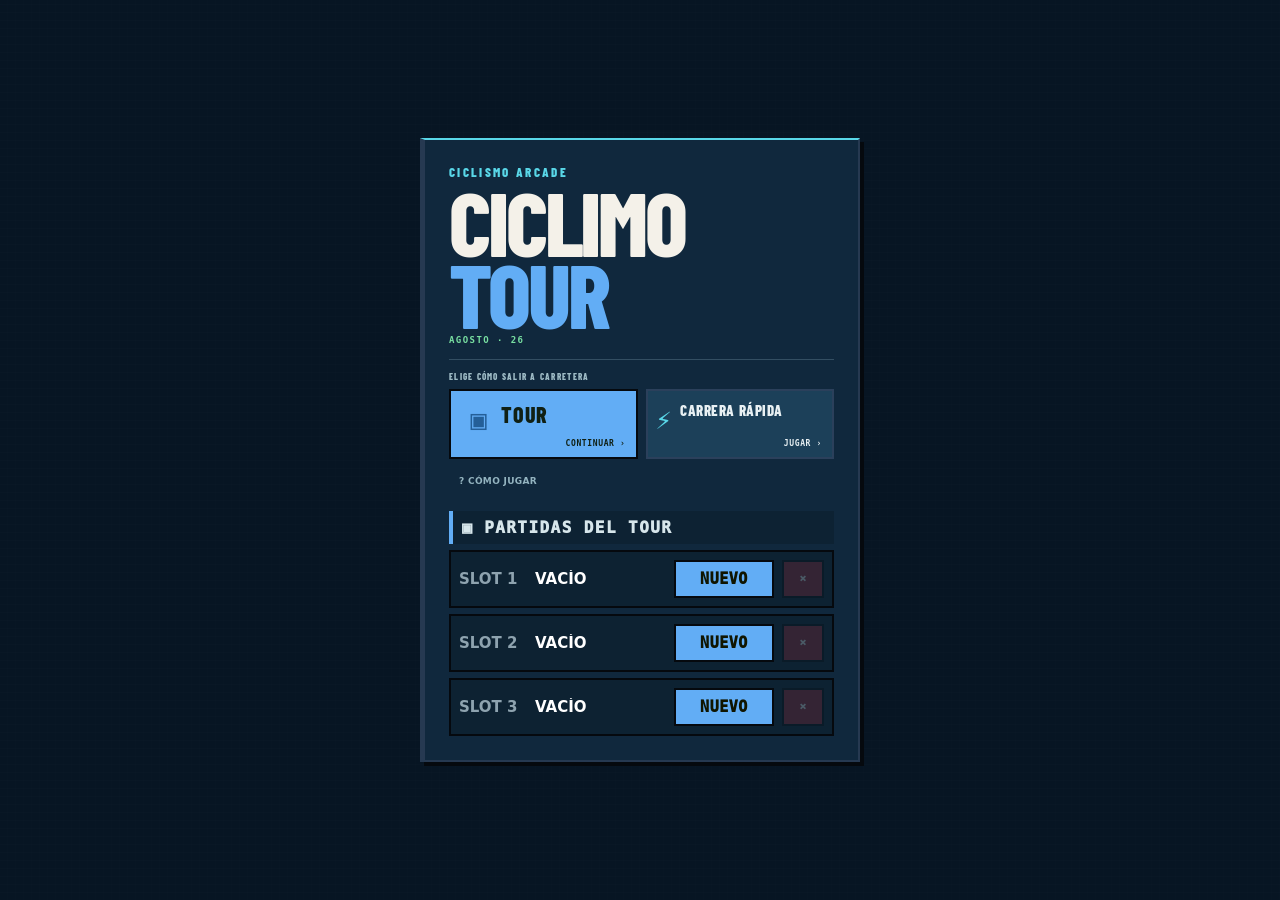
==== commit 50e23055: "dale" ====
--- a/cycling-game/index.html
+++ b/cycling-game/index.html
@@ -13,6 +13,9 @@
   <title>Ciclimo Tour — Ciclismo arcade</title>
   <link rel="manifest" href="manifest.webmanifest">
   <link rel="icon" href="assets/icon.svg" type="image/svg+xml">
+  <link rel="preconnect" href="https://fonts.googleapis.com">
+  <link rel="preconnect" href="https://fonts.gstatic.com" crossorigin>
+  <link href="https://fonts.googleapis.com/css2?family=Barlow+Condensed:wght@600;700;800&family=DM+Sans:opsz,wght@9..40,400;9..40,500;9..40,600;9..40,700&display=swap" rel="stylesheet">
   <link rel="stylesheet" href="styles.css">
   <link rel="stylesheet" href="responsive.css">
 </head>
@@ -65,11 +68,11 @@
     <section class="race-viewport" aria-label="Vista de carrera">
       <canvas id="gameCanvas" aria-label="Carrera ciclista animada"></canvas>
       <div id="vignette" class="weather-vignette"></div>
-      <nav id="mobileViewTabs" class="mobile-view-tabs" aria-label="Vistas del juego">
-        <button type="button" data-mobile-view="race" class="active" aria-selected="true" aria-label="Ver carrera"><i aria-hidden="true">▶</i><span>RUTA</span></button>
-        <button type="button" data-mobile-view="groups" aria-selected="false" aria-label="Ver grupos"><i aria-hidden="true">≡</i><span>GRUP.</span></button>
-        <button type="button" data-mobile-view="classification" aria-selected="false" aria-label="Ver clasificación"><i aria-hidden="true">☷</i><span>POS.</span></button>
-        <button type="button" data-mobile-view="stage" aria-selected="false" aria-label="Ver etapa"><i aria-hidden="true">▲</i><span>ETAPA</span></button>
+      <nav id="mobileViewTabs" class="mobile-view-tabs is-hidden" aria-label="Vistas del juego" aria-hidden="true">
+        <button type="button" data-mobile-view="race" class="active" aria-selected="true" aria-label="Ver carrera" title="Carrera"><i aria-hidden="true">▶</i><span>RUTA</span></button>
+        <button type="button" data-mobile-view="groups" aria-selected="false" aria-label="Ver grupos" title="Grupos"><i aria-hidden="true">≡</i><span>GRUP.</span></button>
+        <button type="button" data-mobile-view="classification" aria-selected="false" aria-label="Ver clasificación" title="Clasificación"><i aria-hidden="true">☷</i><span>POS.</span></button>
+        <button type="button" data-mobile-view="stage" aria-selected="false" aria-label="Ver etapa" title="Etapa"><i aria-hidden="true">▲</i><span>ETAPA</span></button>
       </nav>
       <section id="mobileClassificationPanel" class="mobile-view-panel mobile-classification-panel is-hidden" aria-label="Clasificación en directo">
         <header><span>☷ RANKING</span><strong id="mobileRacePosition">—</strong><button id="mobileJumpToPlayer" type="button" class="mobile-jump-player">IR A MÍ</button><button type="button" class="mobile-route-return" data-return-to-race>▶ RUTA</button></header>
@@ -104,16 +107,21 @@
       <div id="dangerBanner" class="danger-banner" role="status">
         <span>!</span><div><small>ATENCIÓN</small><strong>CURVA PELIGROSA</strong><em id="dangerDistance">EN 200 m</em></div>
       </div>
-      <button id="raceSpeedButton" class="race-speed-button" type="button"
-        aria-label="Velocidad de carrera por uno" aria-pressed="false"><span>×1</span></button>
-      <button id="pauseButton" class="icon-button pause-button" aria-label="Pausar partida">Ⅱ</button>
       <button id="returnCameraButton" class="camera-return is-hidden" aria-label="Volver a tu ciclista">⌖ TÚ</button>
-      <div id="cameraSwitcher" class="camera-switcher" role="group" aria-label="Cámara de carrera">
-        <button id="topCameraButton" type="button" data-camera-mode="top" aria-pressed="true">CEN</button>
-        <button id="sideCameraButton" type="button" data-camera-mode="side" aria-pressed="false">LAT</button>
-      </div>
-      <button id="teamOrderButton" class="team-order-button" type="button" aria-expanded="false" aria-controls="teamOrderPanel">
-        <span>♟</span><b id="teamOrderCurrent">PROTEGER</b>
+      <aside class="race-system-controls" aria-label="Controles de vista y ritmo">
+        <button id="raceSpeedButton" class="race-speed-button" type="button"
+          aria-label="Velocidad de carrera por uno" aria-pressed="false"><small>RITMO</small><span>×1</span></button>
+        <div class="system-camera-control">
+          <span class="system-control-label">VISTA</span>
+          <div id="cameraSwitcher" class="camera-switcher" role="group" aria-label="Cámara de carrera">
+            <button id="topCameraButton" type="button" data-camera-mode="top" aria-label="Vista cenital" title="Vista cenital" aria-pressed="true">CEN</button>
+            <button id="sideCameraButton" type="button" data-camera-mode="side" aria-label="Vista lateral" title="Vista lateral" aria-pressed="false">LAT</button>
+          </div>
+        </div>
+        <button id="pauseButton" class="icon-button pause-button" type="button" aria-label="Pausar partida">Ⅱ</button>
+      </aside>
+      <button id="teamOrderButton" class="team-order-button" type="button" aria-label="Abrir estrategia del equipo" aria-expanded="false" aria-controls="teamOrderPanel">
+        <span class="strategy-wheel" aria-hidden="true"></span><b id="teamOrderCurrent" class="visually-hidden">PROTEGER</b>
       </button>
       <div id="raceContextStrip" class="race-context-strip" role="status" aria-live="polite">
         <strong id="contextSpeed">0 km/h</strong><span id="contextRiderState">EN GRUPO</span><span id="contextEnergyRate">E —</span><span id="contextRisk" data-level="low">RIESGO BAJO</span>
@@ -124,7 +132,7 @@
           <button type="button" data-team-order="protect" class="active"><i>◆</i><span>PROTEGER<small>Quédate arropado</small></span></button>
           <button type="button" data-team-order="chase"><i>»</i><span>CAZAR<small>Gregarios al frente</small></span></button>
           <button type="button" data-team-order="attack"><i>!</i><span>ATACAR<small>Mueve escaladores</small></span></button>
-          <button type="button" data-team-order="conserve"><i>♥</i><span>GUARDAR<small>Ahorrar equipo</small></span></button>
+          <button type="button" data-team-order="peloton"><i>●</i><span>PELOTÓN<small>Mantener la posición</small></span></button>
         </div>
       </aside>
       <button id="followCard" class="follow-card is-hidden" type="button" aria-label="Cancelar rueda">
@@ -147,32 +155,24 @@
 
       <div id="menuOverlay" class="screen-overlay menu-overlay">
         <div class="menu-card">
-          <p class="eyebrow accent">CICLISMO ARCADE + ESTRATEGIA</p>
-          <h2>CICLIMO<br><span>TOUR</span></h2>
-          <p class="menu-copy">Elige un Tour completo o sal directamente a disputar una etapa aleatoria con 100 ciclistas.</p>
-          <div class="game-mode-choice" role="tablist" aria-label="Modo de juego">
-            <button id="tourModeButton" type="button" class="active" role="tab" aria-selected="true" aria-controls="tourModePanel">
-              <i>▣</i><span>TOUR<small>10 etapas y clasificaciones</small></span>
-            </button>
-            <button id="quickModeButton" type="button" role="tab" aria-selected="false" aria-controls="quickModePanel">
-              <i>⚡</i><span>CARRERA RÁPIDA<small>Una etapa aleatoria</small></span>
-            </button>
-          </div>
-          <div class="menu-options">
-            <label>CLIMA
-              <select id="weatherSelect">
-                <option value="dynamic" selected>Dinámico</option>
-                <option value="dry">Seco</option>
-                <option value="rain">Lluvia</option>
-              </select>
-            </label>
-          </div>
-          <div class="accessibility-options" aria-label="Accesibilidad y ayuda">
-            <button id="reducedMotionToggle" type="button" aria-pressed="false">MOVIMIENTO · ON</button>
-            <button id="hapticsToggle" type="button" aria-pressed="false">VIBRACIÓN · OFF</button>
-            <button id="tutorialResetButton" type="button">? TUTORIAL</button>
-            <button id="teamsDirectoryButton" type="button">♟ EQUIPOS</button>
-          </div>
+          <header class="menu-intro">
+            <p class="eyebrow accent">CICLISMO ARCADE</p>
+            <h2>CICLIMO <span>TOUR</span></h2>
+            <p class="development-date">AGOSTO · 26</p>
+            <p class="menu-copy">Elige una temporada completa o lánzate a una etapa distinta cada vez.</p>
+          </header>
+          <section class="menu-launch" aria-label="Comenzar a jugar">
+            <p>ELIGE CÓMO SALIR A CARRETERA</p>
+            <div class="game-mode-choice" role="group" aria-label="Modo de juego">
+              <button id="tourModeButton" type="button" class="active">
+                <i>▣</i><span>TOUR<small>10 etapas · equipo propio</small></span><b>CONTINUAR ›</b>
+              </button>
+              <button id="quickModeButton" type="button">
+                <i>⚡</i><span>CARRERA RÁPIDA<small>Etapa y equipo aleatorios</small></span><b>JUGAR ›</b>
+              </button>
+            </div>
+            <button id="tutorialButton" class="menu-tutorial-button" type="button">? CÓMO JUGAR</button>
+          </section>
           <div id="tourModePanel" class="mode-panel" role="tabpanel" aria-labelledby="tourModeButton">
             <section class="save-slots" aria-label="Partidas guardadas">
               <header><span>▣ PARTIDAS DEL TOUR</span><small>AUTOGUARDADO TRAS CADA ETAPA</small></header>
@@ -195,14 +195,6 @@
                 <button type="button" class="slot-delete" data-slot-delete="3" aria-label="Borrar slot 3" disabled>×</button>
               </article>
             </section>
-          </div>
-          <div id="quickModePanel" class="mode-panel quick-mode-panel is-hidden" role="tabpanel" aria-labelledby="quickModeButton">
-            <div>
-              <span>⚡ ETAPA NUEVA</span>
-              <strong>CUALQUIER TERRENO</strong>
-              <p>Puede salir contrarreloj, llana, media montaña o alta montaña. Sin guardar Tour.</p>
-            </div>
-            <button id="quickRaceButton" type="button"><i>▶</i><span>GENERAR Y CORRER<small>100 ciclistas · resultado completo</small></span></button>
           </div>
           <div class="record-strip">
             <span>MEJOR RESULTADO <strong id="bestPosition">—</strong></span>
@@ -467,8 +459,8 @@
             <span class="control-group-label">◆ CONDUCCIÓN</span>
             <div class="risk-panel">
               <div class="risk-buttons" role="group" aria-label="Nivel de riesgo">
-                <button data-risk="safe" aria-label="Conducción segura" title="Conducción segura · menos velocidad"><i aria-hidden="true">◈</i><span>SEGURA<small>Menos velocidad</small></span></button>
-                <button data-risk="normal" class="active" aria-label="Conducción normal" title="Conducción normal · equilibrada"><i aria-hidden="true">◆</i><span>NORMAL<small>Equilibrada</small></span></button>
+                <button data-risk="safe" aria-label="Conducción segura" title="Conducción segura · menos velocidad"><i aria-hidden="true">◌</i><span>SEGURA<small>Menos velocidad</small></span></button>
+                <button data-risk="normal" class="active" aria-label="Conducción normal" title="Conducción normal · equilibrada"><i aria-hidden="true">◉</i><span>NORMAL<small>Equilibrada</small></span></button>
                 <button data-risk="aggressive" aria-label="Conducción agresiva" title="Conducción agresiva · riesgo de caída en bajada salvo para sprinters"><i aria-hidden="true">✦</i><span>AGRESIVA<small>Riesgo de caída</small></span></button>
               </div>
               <div class="race-tip"><span>DIRECTOR</span><p id="directorTip">Mantente a rueda durante el llano y guarda fuerzas para el puerto.</p></div>
--- a/cycling-game/styles.css
+++ b/cycling-game/styles.css
@@ -1,16 +1,16 @@
 :root {
-  --ink: #09131f;
-  --panel: #101d2d;
-  --panel-2: #17283a;
-  --line: rgba(255,255,255,.14);
-  --muted: #bdcbd4;
-  --cream: #f7f2e8;
-  --lime: #ffcc33;
-  --yellow: #ffcc33;
-  --cyan: #62d8f2;
-  --orange: #ff7158;
-  --red: #f04452;
-  --safe: #66dfb2;
+  --ink: #0b1220;
+  --panel: #172235;
+  --panel-2: #203049;
+  --line: rgba(184, 203, 226, .18);
+  --muted: #9aa9bb;
+  --cream: #f3f6fa;
+  --lime: #62adf5;
+  --yellow: #62adf5;
+  --cyan: #59d7e8;
+  --orange: #ff7466;
+  --red: #ef5d62;
+  --safe: #79e0a2;
   --shadow: 0 24px 70px rgba(0,0,0,.38);
 }
 
@@ -131,7 +131,7 @@
 }
 
 * { box-sizing: border-box; }
-html, body { margin: 0; min-height: 100%; background: #07111c; color: var(--cream); font-family: Inter, ui-sans-serif, system-ui, -apple-system, BlinkMacSystemFont, "Segoe UI", sans-serif; }
+html, body { margin: 0; min-height: 100%; background: #0b1220; color: var(--cream); font-family: "DM Sans", Inter, ui-sans-serif, system-ui, -apple-system, BlinkMacSystemFont, "Segoe UI", sans-serif; }
 body { overflow-x: hidden; }
 button, select { font: inherit; }
 button { touch-action: manipulation; }
@@ -3841,7 +3841,7 @@
 
 .team-order-panel {
   position: absolute;
-  z-index: 22;
+  z-index: 40;
   right: 16px;
   bottom: 67px;
   width: min(320px, calc(100% - 32px));
@@ -3850,6 +3850,9 @@
   border-top-color: var(--lime);
   background: #10283b;
   box-shadow: 5px 5px 0 rgba(0,0,0,.68);
+  isolation: isolate;
+  pointer-events: auto;
+  touch-action: manipulation;
 }
 
 .team-order-panel header {
@@ -5746,7 +5749,346 @@
     -webkit-tap-highlight-color: transparent;
   }
 
-  .race-viewport.mobile-submenu-open .mobile-view-panel:not(.is-hidden) {
+.race-viewport.mobile-submenu-open .mobile-view-panel:not(.is-hidden) {
     pointer-events: auto;
   }
 }
+
+/* Portada depurada: los modos son el foco y el título incorpora un ciclista
+   original dibujado en SVG, sin depender de una imagen externa. */
+#quickModeButton {
+  justify-content: center;
+  text-align: center;
+}
+
+#quickModeButton i { min-width: 0; }
+
+#quickModeButton {
+  gap: 8px;
+  padding-inline: 8px;
+}
+
+#quickModeButton span {
+  font-size: clamp(11px, 1.65vw, 15px);
+  white-space: nowrap;
+}
+
+.development-date {
+  margin: -2px 0 2px;
+  color: var(--cyan);
+  font: 900 10px/1 Menlo, Monaco, Consolas, monospace;
+  letter-spacing: .16em;
+}
+
+.menu-tutorial-button {
+  justify-self: center;
+  min-height: 38px;
+  padding: 7px 13px;
+  color: #c9d8de;
+  border: 2px solid #3d5a6c;
+  background: transparent;
+  font: 900 10px/1 Inter, ui-sans-serif, system-ui, sans-serif;
+  cursor: pointer;
+}
+
+.menu-tutorial-button:hover,
+.menu-tutorial-button:focus-visible {
+  color: #171200;
+  border-color: #05090e;
+  background: var(--cyan);
+  outline: 0;
+}
+
+/* Portada v2: una pantalla de lanzamiento con jerarquía clara. */
+.menu-overlay {
+  background:
+    radial-gradient(circle at 16% 13%, rgba(98,216,242,.16), transparent 25%),
+    radial-gradient(circle at 86% 80%, rgba(255,204,51,.12), transparent 28%),
+    linear-gradient(135deg, #06111c, #102a3c 58%, #0b1725);
+}
+
+.menu-card {
+  width: min(740px, calc(100% - 28px));
+  max-height: calc(100dvh - 28px);
+  gap: 13px;
+  padding: clamp(18px, 3vw, 30px);
+  border: 3px solid #05090e;
+  border-top-color: var(--cyan);
+  background: linear-gradient(145deg, rgba(21,55,78,.98), rgba(8,25,39,.98));
+  box-shadow: 8px 8px 0 #05090e, inset 0 2px 0 rgba(255,255,255,.11);
+}
+
+.menu-intro {
+  display: grid;
+  gap: 5px;
+  padding-bottom: 14px;
+  border-bottom: 1px solid rgba(173,212,226,.22);
+}
+
+.menu-intro .eyebrow {
+  margin: 0;
+  color: var(--cyan);
+  font-size: 10px;
+  letter-spacing: .18em;
+}
+
+.menu-intro h2 {
+  margin: 0;
+  color: #f4f1e9;
+  font-family: Menlo, Monaco, Consolas, monospace;
+  font-size: clamp(46px, 8vw, 78px);
+  font-style: normal;
+  letter-spacing: -.07em;
+  line-height: .9;
+}
+
+.menu-intro h2 span { color: var(--lime); }
+
+.menu-intro .development-date {
+  margin: 1px 0 0;
+  color: #8eb9c8;
+  font-size: 9px;
+}
+
+.menu-intro .menu-copy {
+  max-width: 48ch;
+  margin: 4px 0 0;
+  color: #c9d9df;
+  font-size: 13px;
+  line-height: 1.4;
+}
+
+.menu-launch {
+  display: grid;
+  gap: 8px;
+}
+
+.menu-launch > p {
+  margin: 0;
+  color: #9ebbc5;
+  font: 900 9px/1 Menlo, Monaco, Consolas, monospace;
+  letter-spacing: .12em;
+}
+
+.game-mode-choice {
+  grid-template-columns: repeat(2, minmax(0, 1fr));
+  gap: 8px;
+}
+
+.game-mode-choice button {
+  position: relative;
+  min-height: 82px;
+  align-items: flex-start;
+  gap: 10px;
+  padding: 12px;
+  border: 3px solid #071019;
+  background: linear-gradient(145deg, #244b65, #17344c);
+  box-shadow: inset 0 2px 0 rgba(255,255,255,.14), 3px 3px 0 #05090e;
+  text-align: left;
+}
+
+.game-mode-choice button:hover,
+.game-mode-choice button:focus-visible {
+  transform: translate(-1px, -1px);
+  outline: 0;
+  box-shadow: inset 0 2px 0 rgba(255,255,255,.2), 5px 5px 0 #05090e;
+}
+
+.game-mode-choice button.active {
+  color: #18200f;
+  background: linear-gradient(145deg, #e8f26f, var(--lime));
+}
+
+.game-mode-choice i {
+  min-width: 24px;
+  margin-top: 1px;
+  color: var(--cyan);
+  font-size: 23px;
+}
+
+.game-mode-choice button.active i { color: #385120; }
+
+.game-mode-choice span {
+  min-width: 0;
+  font-size: clamp(13px, 2vw, 17px);
+  line-height: 1;
+}
+
+.game-mode-choice small {
+  margin-top: 6px;
+  font-size: 10px;
+  line-height: 1.2;
+}
+
+.game-mode-choice b {
+  position: absolute;
+  right: 10px;
+  bottom: 9px;
+  font: 900 8px/1 Menlo, Monaco, Consolas, monospace;
+  letter-spacing: .08em;
+}
+
+#quickModeButton {
+  justify-content: flex-start;
+  text-align: left;
+}
+
+#quickModeButton span { white-space: normal; }
+
+.menu-tutorial-button {
+  justify-self: start;
+  min-height: 30px;
+  padding: 5px 8px;
+  border-color: transparent;
+  color: #94b4c0;
+  font-size: 9px;
+}
+
+.menu-tutorial-button:hover,
+.menu-tutorial-button:focus-visible {
+  border-color: var(--cyan);
+  color: #07131f;
+}
+
+#tourModePanel {
+  padding-top: 2px;
+}
+
+.save-slots > header {
+  padding: 7px 9px;
+  color: #d7e6eb;
+  border-left: 4px solid var(--lime);
+  background: rgba(0,0,0,.16);
+  font-size: 10px;
+}
+
+.record-strip {
+  padding-top: 8px;
+  border-top: 1px solid rgba(173,212,226,.18);
+}
+
+@media (max-width: 520px) {
+  .menu-card {
+    width: min(100% - 16px, 520px);
+    max-height: calc(100dvh - 16px);
+    gap: 9px;
+    padding: 15px;
+  }
+
+  .menu-intro { padding-bottom: 9px; }
+  .menu-intro h2 { font-size: clamp(43px, 15vw, 62px); }
+  .menu-intro .menu-copy { font-size: 11px; }
+  .game-mode-choice button { min-height: 72px; padding: 9px; }
+  .game-mode-choice i { min-width: 19px; font-size: 19px; }
+  .game-mode-choice span { font-size: 11px; }
+  .game-mode-choice small { margin-top: 4px; font-size: 8px; }
+  .game-mode-choice b { right: 7px; bottom: 7px; font-size: 7px; }
+  .save-slots > header { font-size: 9px; }
+}
+
+/* Sistema visual: lectura sobria y acentos propios de una retransmisión. */
+.game-shell {
+  background:
+    radial-gradient(circle at 18% 0, rgba(107,199,233,.13), transparent 31rem),
+    linear-gradient(145deg, #0b1220, #101a2b 62%, #0b1220);
+}
+
+.broadcast-header {
+  background: linear-gradient(110deg, #101a2a, #182740);
+  border-bottom-color: rgba(184,203,226,.16);
+}
+
+.eyebrow, .stage-brand p, .data-block .label,
+.system-control-label, .menu-launch > p {
+  font-family: "Barlow Condensed", "Arial Narrow", sans-serif;
+  font-weight: 800;
+  letter-spacing: .14em;
+}
+
+.stage-brand h1, .data-block strong, .main-distance strong,
+.position-tile strong, #finalPosition {
+  font-family: "Barlow Condensed", "Arial Narrow", sans-serif;
+  font-weight: 800;
+  letter-spacing: -.02em;
+}
+
+button, .race-speed-button, .camera-switcher button, .team-order-button,
+.action-button, .round-button, .risk-buttons button {
+  font-family: Menlo, Monaco, Consolas, "Liberation Mono", monospace;
+  font-weight: 900;
+  letter-spacing: .035em;
+}
+
+.menu-overlay {
+  background:
+    radial-gradient(circle at 12% 10%, rgba(107,199,233,.16), transparent 27%),
+    radial-gradient(circle at 88% 86%, rgba(245,197,66,.12), transparent 30%),
+    linear-gradient(135deg, #0b1220, #152640 58%, #0b1220);
+}
+
+.menu-card {
+  border-color: #263951;
+  border-top-color: var(--cyan);
+  background: linear-gradient(145deg, rgba(28,43,65,.98), rgba(13,23,38,.99));
+  box-shadow: 8px 8px 0 #070b13, inset 0 1px 0 rgba(255,255,255,.1);
+}
+
+.menu-intro h2 {
+  font-family: "Barlow Condensed", "Arial Narrow", sans-serif;
+  font-weight: 800;
+  letter-spacing: -.035em;
+}
+
+.menu-intro h2 span { color: var(--lime); }
+.menu-intro .development-date { color: var(--safe); }
+.menu-intro .menu-copy { color: #c4cfdd; }
+
+.game-mode-choice button {
+  border-color: #2b405b;
+  background: linear-gradient(145deg, #253955, #182940);
+  box-shadow: inset 0 1px 0 rgba(255,255,255,.1), 3px 3px 0 #070b13;
+}
+
+.game-mode-choice button:hover,
+.game-mode-choice button:focus-visible {
+  border-color: var(--cyan);
+  box-shadow: inset 0 1px 0 rgba(255,255,255,.16), 5px 5px 0 #070b13;
+}
+
+.game-mode-choice button.active {
+  color: #102014;
+  background: linear-gradient(145deg, #b9ddff, var(--lime));
+}
+
+.game-mode-choice button.active i { color: #245f98; }
+.game-mode-choice i { color: var(--cyan); }
+.game-mode-choice span { font-family: "Barlow Condensed", "Arial Narrow", sans-serif; font-weight: 800; letter-spacing: .035em; }
+
+.primary-button, .save-slot button.active, .team-select-card.active {
+  color: #15191d;
+  background: var(--lime);
+}
+
+.status-chip.safe b, .rider-condition strong, .resource-feedback-item.safe i { color: var(--safe); }
+.status-chip.danger b, .danger-banner, .resource-feedback-item.danger i { color: var(--red); }
+
+/* Variante arcade: azul eléctrico como selección, cian como información.
+   El amarillo queda reservado para el propio recorrido, no para la interfaz. */
+.primary-button, .save-slot button.active, .team-select-card.active,
+.team-order-button, .race-system-controls .camera-switcher button.active {
+  color: #102014;
+  background: var(--lime);
+}
+
+.game-mode-choice button, .race-system-controls,
+.team-order-panel, .control-deck, .groups-panel {
+  border-radius: 0;
+}
+
+.team-order-button .strategy-wheel,
+.team-order-button .strategy-wheel::before,
+.team-order-button .strategy-wheel::after { border-color: #102014; background-color: #102014; }
+
+.team-order-button .strategy-wheel {
+  background: radial-gradient(circle, #102014 0 2px, transparent 2.5px);
+}
--- a/cycling-game/responsive.css
+++ b/cycling-game/responsive.css
@@ -682,6 +682,7 @@
   /* En escritorio conserva la misma interacción móvil de tarjetas 2 × 2,
      pero con una escala proporcionada al espacio disponible. */
   .team-order-button {
+    z-index: 35;
     right: 16px;
     bottom: 16px;
     min-width: 142px;
@@ -692,6 +693,7 @@
   }
   .team-order-button span { font-size: 21px; }
   .team-order-panel {
+    z-index: 36;
     right: 16px;
     bottom: 80px;
     width: min(460px, calc(100% - 32px));
@@ -737,3 +739,625 @@
   .metrics-panel .metric > div:first-child span { font-size: 11px; }
   .metrics-panel .metric > div:first-child strong { font-size: 16px; }
 }
+
+/* Mandos de sistema con la misma carcasa pixelada que los sprites. */
+.race-speed-button,
+.pause-button {
+  z-index: 32;
+  top: 50px;
+  height: 44px;
+  overflow: hidden;
+  color: #fff7da;
+  border: 3px solid #05090e;
+  border-radius: 0;
+  box-shadow:
+    inset 0 3px 0 rgba(255,255,255,.2),
+    inset 0 -5px 0 rgba(0,0,0,.32),
+    3px 3px 0 #05090e;
+  backdrop-filter: none;
+  image-rendering: pixelated;
+}
+.race-speed-button {
+  right: 51px;
+  display: grid;
+  width: 52px;
+  grid-template-rows: 10px minmax(0, 1fr);
+  place-items: center;
+  padding: 5px 3px 4px;
+  background: linear-gradient(#42627a 0 18%, #294b64 19% 72%, #142d43 73%);
+  font-family: Menlo, Monaco, Consolas, monospace;
+}
+.race-speed-button small {
+  color: #a9c3d0;
+  font-size: 7px;
+  font-weight: 950;
+  line-height: 1;
+  letter-spacing: .04em;
+}
+.race-speed-button > span {
+  display: block;
+  width: auto;
+  height: auto;
+  color: #fff7da;
+  border: 0;
+  border-radius: 0;
+  background: transparent;
+  font-size: 17px;
+  line-height: 1;
+}
+.race-speed-button.fast {
+  color: #171200;
+  border-color: #05090e;
+  background: linear-gradient(#ffe977 0 18%, #ffcc33 19% 72%, #a96d11 73%);
+}
+.race-speed-button.fast > span {
+  color: #171200;
+  border: 0;
+  background: transparent;
+}
+.race-speed-button.fast small { color: #514000; }
+
+/* Ritmo y vista forman una única unidad: antes vivían en anclajes distintos
+   y sus áreas táctiles se solapaban en pantallas estrechas. */
+.race-system-controls {
+  position: absolute;
+  z-index: 34;
+  top: 14px;
+  right: 68px;
+  display: grid;
+  grid-template-columns: 58px 104px;
+  height: 48px;
+  overflow: hidden;
+  border: 3px solid #05090e;
+  background: #102334;
+  box-shadow: 3px 3px 0 #05090e;
+}
+
+.race-system-controls .race-speed-button {
+  position: static;
+  z-index: auto;
+  display: grid;
+  width: auto;
+  height: auto;
+  grid-template-rows: 11px 1fr;
+  padding: 5px 4px 4px;
+  border: 0;
+  border-right: 3px solid #05090e;
+  background: linear-gradient(#42627a 0 18%, #294b64 19% 72%, #142d43 73%);
+  box-shadow: none;
+}
+
+.race-system-controls .race-speed-button.fast {
+  background: linear-gradient(#c7e4ff 0 18%, #62adf5 19% 72%, #2d679e 73%);
+}
+
+.race-system-controls .race-speed-button > span {
+  width: auto;
+  height: auto;
+  border: 0;
+  background: transparent;
+}
+
+.system-camera-control {
+  display: grid;
+  grid-template-rows: 12px minmax(0, 1fr);
+  min-width: 0;
+  padding: 4px;
+}
+
+.system-control-label {
+  color: #a9c3d0;
+  font: 950 7px/1 Menlo, Monaco, Consolas, monospace;
+  letter-spacing: .08em;
+  text-align: center;
+}
+
+.race-system-controls .camera-switcher {
+  position: static;
+  z-index: auto;
+  display: grid;
+  width: 100%;
+  height: auto;
+  grid-template-columns: 1fr 1fr;
+  padding: 0;
+  border: 2px solid #05090e;
+  background: #07131f;
+  box-shadow: none;
+}
+
+.race-system-controls .camera-switcher button {
+  min-height: 0;
+  padding: 0;
+  color: #d0dbe8;
+  background: #243650;
+  font-size: 9px;
+}
+
+.race-system-controls .camera-switcher button + button { border-left: 2px solid #05090e; }
+
+.race-system-controls .camera-switcher button.active {
+  color: #101820;
+  background: var(--lime);
+}
+
+@media (max-width: 740px) {
+  .race-system-controls {
+    top: 50px;
+    right: 51px;
+    grid-template-columns: 52px 88px;
+    height: 44px;
+  }
+
+  .race-system-controls .race-speed-button { grid-template-rows: 10px 1fr; }
+  .race-system-controls .race-speed-button > span { font-size: 16px; }
+  .system-camera-control { padding: 3px; }
+}
+.pause-button {
+  right: 3px;
+  display: grid;
+  width: 44px;
+  place-items: center;
+  background: linear-gradient(#df6b70 0 18%, #9b3542 19% 72%, #5c202a 73%);
+}
+.pause-glyph {
+  display: grid;
+  width: 21px;
+  height: 24px;
+  grid-template-columns: 1fr 1fr;
+  gap: 5px;
+}
+.pause-glyph i {
+  display: block;
+  border: 2px solid #05090e;
+  background: #fff7da;
+  box-shadow: inset 2px 0 0 rgba(255,255,255,.35);
+}
+.race-speed-button:active,
+.pause-button:active {
+  transform: translate(3px, 3px);
+  box-shadow: inset 0 2px 0 rgba(255,255,255,.14), 1px 1px 0 #05090e;
+}
+
+@media (min-width: 901px) {
+  .pause-button { right: 16px; }
+  .race-speed-button { right: 64px; }
+}
+
+/* La navegación Ruta/Grupos/Pos./Etapa comparte una única franja con los
+   mandos de sistema, también en web. Reservar el ancho evita que VISTA tape
+   la pestaña Etapa. */
+.mobile-view-tabs {
+  right: auto;
+  left: 2px;
+  width: min(560px, calc(100% - 188px));
+  grid-template-columns: repeat(4, minmax(0, 1fr));
+  height: 36px;
+  gap: 2px;
+  padding: 2px;
+  box-sizing: border-box;
+}
+
+.mobile-view-tabs button {
+  display: grid;
+  min-width: 0;
+  grid-template-columns: auto minmax(0, 1fr);
+  align-items: center;
+  gap: 4px;
+  padding: 0 7px;
+  min-height: 32px;
+  height: 32px;
+  font-size: 8px;
+}
+
+.mobile-view-tabs button i { justify-self: center; }
+.mobile-view-tabs button span { overflow: hidden; text-overflow: ellipsis; white-space: nowrap; }
+
+.mobile-view-panel { inset-block-start: 40px; }
+
+.race-system-controls {
+  top: 2px;
+  right: 2px;
+  grid-template-columns: 52px 88px 38px;
+  height: 36px;
+}
+
+.race-system-controls .race-speed-button { grid-template-rows: 1fr; }
+.race-system-controls .race-speed-button > span { font-size: 16px; }
+.race-system-controls .race-speed-button small,
+.system-control-label { display: none; }
+.system-camera-control { grid-template-rows: 1fr; padding: 3px; }
+
+.race-system-controls .pause-button {
+  position: static;
+  z-index: auto;
+  display: grid;
+  width: auto;
+  height: auto;
+  min-height: 0;
+  place-items: center;
+  padding: 0;
+  border: 0;
+  border-left: 3px solid #05090e;
+  background: linear-gradient(#df6b70 0 18%, #9b3542 19% 72%, #5c202a 73%);
+  box-shadow: none;
+  font-size: 20px;
+  line-height: 1;
+}
+
+/* Más carretera sin sacrificar botones táctiles: los mandos internos siguen
+   conservando su altura mínima de interacción. */
+@media all {
+  .game-shell { grid-template-rows: 116px minmax(220px, 1fr) 172px; }
+  .control-deck { height: 172px; }
+}
+
+/* Contraste final de la interfaz arcade. Estas reglas también neutralizan
+   los degradados dorados heredados de la primera versión del HUD. */
+.race-context-strip { color: #d5e1ed; background: rgba(11,18,32,.94); }
+.race-context-strip strong { color: var(--cream); }
+.race-context-strip [data-level="medium"], .result-objective { color: var(--cyan); }
+
+.primary-button,
+.risk-buttons button.active,
+.controls-panel .risk-buttons button.active,
+.controls-panel .power-preset[aria-pressed="true"],
+.action-button.sprint.ready {
+  color: #0b1712 !important;
+  border-color: #07110c !important;
+  background: linear-gradient(#c7e4ff 0 18%, #62adf5 19% 72%, #2d679e 73%) !important;
+  text-shadow: none;
+  box-shadow: inset 0 2px 0 rgba(255,255,255,.35), 0 0 0 2px rgba(98,173,245,.26);
+}
+
+.risk-buttons button.active i,
+.primary-button .button-icon,
+.action-button.sprint.ready .button-icon { color: #0b1712; }
+
+.camera-switcher button:focus-visible { outline-color: var(--cyan); }
+.classification-card.gc-ranking, .dashboard-standing.yellow { border-color: var(--cyan); }
+.follow-card .follow-rider-jersey { color: #0b1712; background: var(--cyan); }
+
+.race-speed-button.fast,
+.race-system-controls .race-speed-button.fast {
+  color: #0b1712;
+  background: linear-gradient(#c7e4ff 0 18%, #62adf5 19% 72%, #2d679e 73%);
+}
+
+/* Estrategia compacta: conserva cuatro decisiones claras sin cubrir media
+   carretera. Los detalles se mantienen en la ayuda contextual de cada orden. */
+.team-order-button {
+  right: 7px;
+  bottom: 7px;
+  width: 40px;
+  min-width: 40px;
+  height: 40px;
+  padding: 0;
+  border-width: 2px;
+  box-shadow: 2px 2px 0 #05090e;
+  background: var(--lime);
+}
+
+.team-order-button .strategy-wheel {
+  position: relative;
+  display: block;
+  width: 21px;
+  height: 21px;
+  border: 3px solid #172235;
+  border-radius: 50%;
+  background: radial-gradient(circle, #172235 0 2px, transparent 2.5px);
+}
+
+.team-order-button .strategy-wheel::before,
+.team-order-button .strategy-wheel::after {
+  content: "";
+  position: absolute;
+  top: 50%;
+  left: 50%;
+  width: 17px;
+  height: 2px;
+  background: #172235;
+  transform: translate(-50%, -50%);
+}
+
+.team-order-button .strategy-wheel::after { transform: translate(-50%, -50%) rotate(90deg); }
+
+.visually-hidden {
+  position: absolute !important;
+  width: 1px !important;
+  height: 1px !important;
+  padding: 0 !important;
+  margin: -1px !important;
+  overflow: hidden !important;
+  clip: rect(0, 0, 0, 0) !important;
+  white-space: nowrap !important;
+  border: 0 !important;
+}
+
+.team-order-panel {
+  right: 7px;
+  bottom: 54px;
+  width: min(238px, calc(100% - 14px));
+  padding: 6px;
+  border-width: 3px;
+  box-shadow: 3px 3px 0 rgba(0,0,0,.68);
+}
+
+.team-order-panel header {
+  padding-bottom: 5px;
+  font-size: 8px;
+}
+
+.team-order-panel header button {
+  width: 22px;
+  height: 22px;
+  font-size: 15px;
+}
+
+.team-order-panel > div { gap: 4px; }
+
+.team-order-panel [data-team-order] {
+  min-height: 42px;
+  gap: 5px;
+  padding: 5px 6px;
+}
+
+.team-order-panel [data-team-order] i {
+  min-width: 17px;
+  font-size: 15px;
+}
+
+.team-order-panel [data-team-order] span { font-size: 9px; }
+.team-order-panel [data-team-order] small { display: none; }
+
+/* Navegación de carrera: iconos abajo para despejar el horizonte de juego. */
+.mobile-view-tabs {
+  z-index: 33;
+  top: auto;
+  right: 54px;
+  bottom: 4px;
+  left: auto;
+  width: 164px;
+  height: 38px;
+  padding: 2px;
+  transform: none;
+  grid-template-columns: repeat(4, 1fr);
+  gap: 2px;
+  border: 2px solid #05090e;
+  background: rgba(11,18,32,.94);
+  box-shadow: 2px 2px 0 #05090e;
+}
+
+.mobile-view-tabs button {
+  display: grid;
+  width: auto;
+  min-height: 30px;
+  height: 30px;
+  place-items: center;
+  padding: 0;
+  color: #cbd8e6;
+  border: 1px solid #31455f;
+  background: #1a2b43;
+  font-size: 16px;
+  text-shadow: none;
+}
+
+.mobile-view-tabs button i { font-style: normal; line-height: 1; }
+.mobile-view-tabs button span { display: none; }
+.mobile-view-tabs button.active { color: #0b1712; background: var(--lime); }
+
+.mobile-view-panel {
+  top: 0;
+  right: 0;
+  bottom: 46px;
+  left: 0;
+  inset-block-start: 0;
+}
+
+/* La energía conserva su significado propio: verde, independiente del azul
+   usado para navegación y acciones tácticas. */
+.metric.energy > div:first-child span,
+.metric.energy > div:first-child strong { color: var(--safe); }
+.metric.energy .meter i { background: var(--safe) !important; }
+
+/* Conducción se lee por silueta: conserva title y aria-label como ayuda. */
+.controls-panel .risk-buttons i {
+  display: grid !important;
+  place-items: center;
+  min-width: 0;
+  font-size: clamp(18px, 2.6vw, 28px);
+  line-height: 1;
+}
+.controls-panel .risk-buttons span { display: none !important; }
+
+/* Banda inferior unificada con el HUD: misma profundidad azul, bordes suaves
+   y color sólo cuando comunica un estado. */
+.control-deck {
+  background: #0b1220;
+  border-top-color: #2b405b;
+}
+
+.control-deck > div { border-right-color: #263951; }
+.metrics-panel, .controls-panel { background: transparent; }
+
+.metric > div:first-child span { color: #9aa9bb; }
+.metric > div:first-child strong { color: #f3f6fa; }
+.meter { background: #07101c !important; }
+
+.control-category {
+  border-color: #2b405b;
+  background: #172235;
+  box-shadow: inset 0 1px 0 rgba(255,255,255,.06);
+}
+
+.control-group-label { color: var(--cyan); }
+
+.controls-panel .power-preset,
+.controls-panel .risk-buttons button,
+.controls-panel .race-actions .action-button {
+  color: #d7e4f0;
+  border: 1px solid #31455f;
+  background: #203049;
+  box-shadow: none;
+  text-shadow: none;
+}
+
+.controls-panel .power-preset i,
+.controls-panel .risk-buttons i,
+.controls-panel .race-actions .button-icon {
+  color: #d7e4f0;
+  border: 0;
+  background: transparent;
+  box-shadow: none;
+  text-shadow: none;
+}
+
+.controls-panel .power-preset[aria-pressed="true"],
+.controls-panel .risk-buttons button.active {
+  color: #07131f !important;
+  border-color: #8bc7ff !important;
+  background: var(--lime) !important;
+  box-shadow: inset 0 1px 0 rgba(255,255,255,.38), 0 0 0 1px rgba(98,173,245,.35);
+}
+
+.controls-panel .power-preset[aria-pressed="true"] i,
+.controls-panel .risk-buttons button.active i { color: #07131f; }
+
+.controls-panel .race-actions .action-button.attack { background: #733b4d; }
+.controls-panel .race-actions .action-button.sprint { background: #285a86; }
+.controls-panel .race-actions .action-button.relay { background: #24516f; }
+.controls-panel .race-actions .action-button.relay.active { background: var(--lime); }
+.controls-panel .race-actions .action-button.relay.active .button-icon { color: #07131f; }
+.controls-panel .race-actions #gelButton { background: #245b4c; }
+.controls-panel .race-actions .action-button:disabled { background: #182333; }
+
+/* HUD de carrera: lectura retro y una única jerarquía, sin tipografías de
+   cartel distintas para posición, distancia y meta. */
+.broadcast-header {
+  background: #0b1220;
+  border-bottom-color: #2b405b;
+  box-shadow: 0 4px 0 rgba(0,0,0,.22);
+}
+
+.broadcast-header .data-block,
+.broadcast-header .race-data .position-tile {
+  border-color: #263951;
+}
+
+.broadcast-header .data-block .label,
+.broadcast-header .race-data .position-tile > .label,
+.broadcast-header .profile-labels {
+  color: #86a0bd;
+  font-family: Menlo, Monaco, Consolas, "Liberation Mono", monospace;
+  font-weight: 900;
+  letter-spacing: .08em;
+}
+
+.broadcast-header .data-block strong,
+.broadcast-header .main-distance strong,
+.broadcast-header .race-data .position-tile strong {
+  color: #f3f6fa;
+  font-family: Menlo, Monaco, Consolas, "Liberation Mono", monospace;
+  font-weight: 900;
+  letter-spacing: -.04em;
+}
+
+.broadcast-header .gap-block strong,
+.broadcast-header .weather-icon,
+.broadcast-header .position-tile em { color: var(--cyan); }
+
+/* Conducción vuelve a nombrar cada opción: los tres niveles son más claros
+   que símbolos abstractos durante una carrera. */
+.controls-panel .risk-buttons i { display: none !important; }
+.controls-panel .risk-buttons span {
+  display: block !important;
+  color: inherit;
+  font-family: Menlo, Monaco, Consolas, "Liberation Mono", monospace;
+  font-size: clamp(7px, 1.35vw, 10px);
+  font-weight: 900;
+  line-height: 1;
+  letter-spacing: .02em;
+}
+.controls-panel .risk-buttons span small { display: none !important; }
+
+/* Mandos de sistema con la misma carcasa que el marcador superior. */
+.race-system-controls {
+  border-color: #2b405b;
+  background: #0b1220;
+  box-shadow: 2px 2px 0 rgba(0,0,0,.38);
+}
+
+.race-system-controls .race-speed-button {
+  color: #f3f6fa;
+  border-right-color: #263951;
+  background: #172235;
+  font-family: Menlo, Monaco, Consolas, "Liberation Mono", monospace;
+  text-shadow: none;
+}
+
+.race-system-controls .race-speed-button.fast {
+  color: #07131f;
+  background: var(--lime);
+}
+
+.race-system-controls .camera-switcher {
+  border-color: #263951;
+  background: #0b1220;
+}
+
+.race-system-controls .camera-switcher button {
+  color: #d5e1ed;
+  background: #172235;
+  font-family: Menlo, Monaco, Consolas, "Liberation Mono", monospace;
+}
+
+.race-system-controls .camera-switcher button + button { border-left-color: #263951; }
+.race-system-controls .camera-switcher button.active { color: #07131f; background: var(--lime); }
+
+.race-system-controls .pause-button {
+  color: #ff9b9d;
+  border-left-color: #263951;
+  background: #172235;
+  font-family: Menlo, Monaco, Consolas, "Liberation Mono", monospace;
+  text-shadow: none;
+}
+
+.race-system-controls .pause-button:hover,
+.race-system-controls .pause-button:focus-visible { color: #fff; background: #733b4d; }
+
+/* Cajas de sistema: lectura cómoda y la misma presencia pixelada que la
+   rueda táctica, sin volver a la tira comprimida. */
+.race-system-controls {
+  grid-template-columns: 54px 84px 40px;
+  height: 40px;
+  gap: 4px;
+  overflow: visible;
+  border: 0;
+  background: transparent;
+  box-shadow: none;
+}
+
+.race-system-controls .race-speed-button {
+  grid-template-rows: 1fr;
+  padding: 0;
+  border: 2px solid #2b405b;
+  background: #172235;
+  box-shadow: 2px 2px 0 #05090e;
+  font-size: 16px;
+}
+
+.race-system-controls .race-speed-button > span { font-size: 16px; }
+.race-system-controls .system-camera-control { padding: 0; }
+.race-system-controls .camera-switcher {
+  height: 40px;
+  border: 2px solid #2b405b;
+  box-shadow: 2px 2px 0 #05090e;
+}
+.race-system-controls .camera-switcher button { font-size: 9px; }
+.race-system-controls .camera-switcher button + button { border-left: 2px solid #263951; }
+
+.race-system-controls .pause-button {
+  border: 2px solid #2b405b;
+  background: #172235;
+  box-shadow: 2px 2px 0 #05090e;
+  font-size: 20px;
+}
